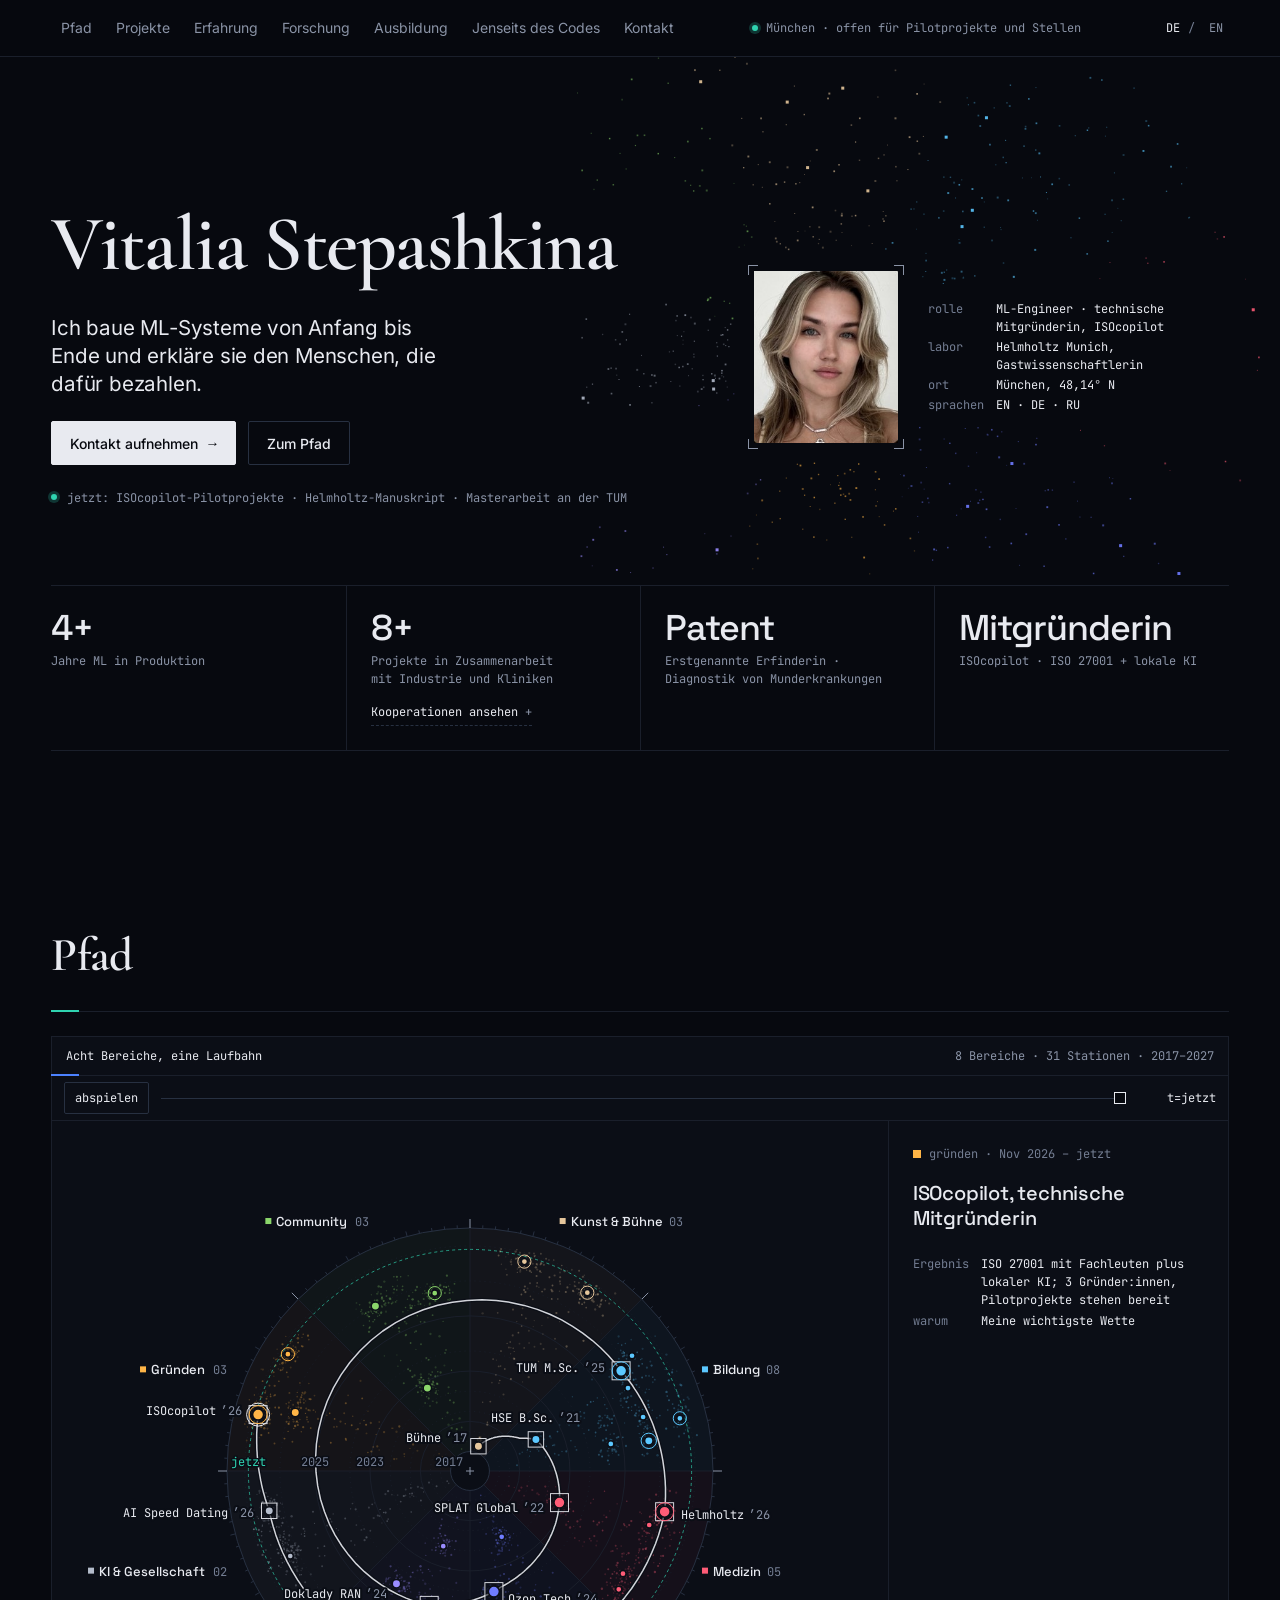
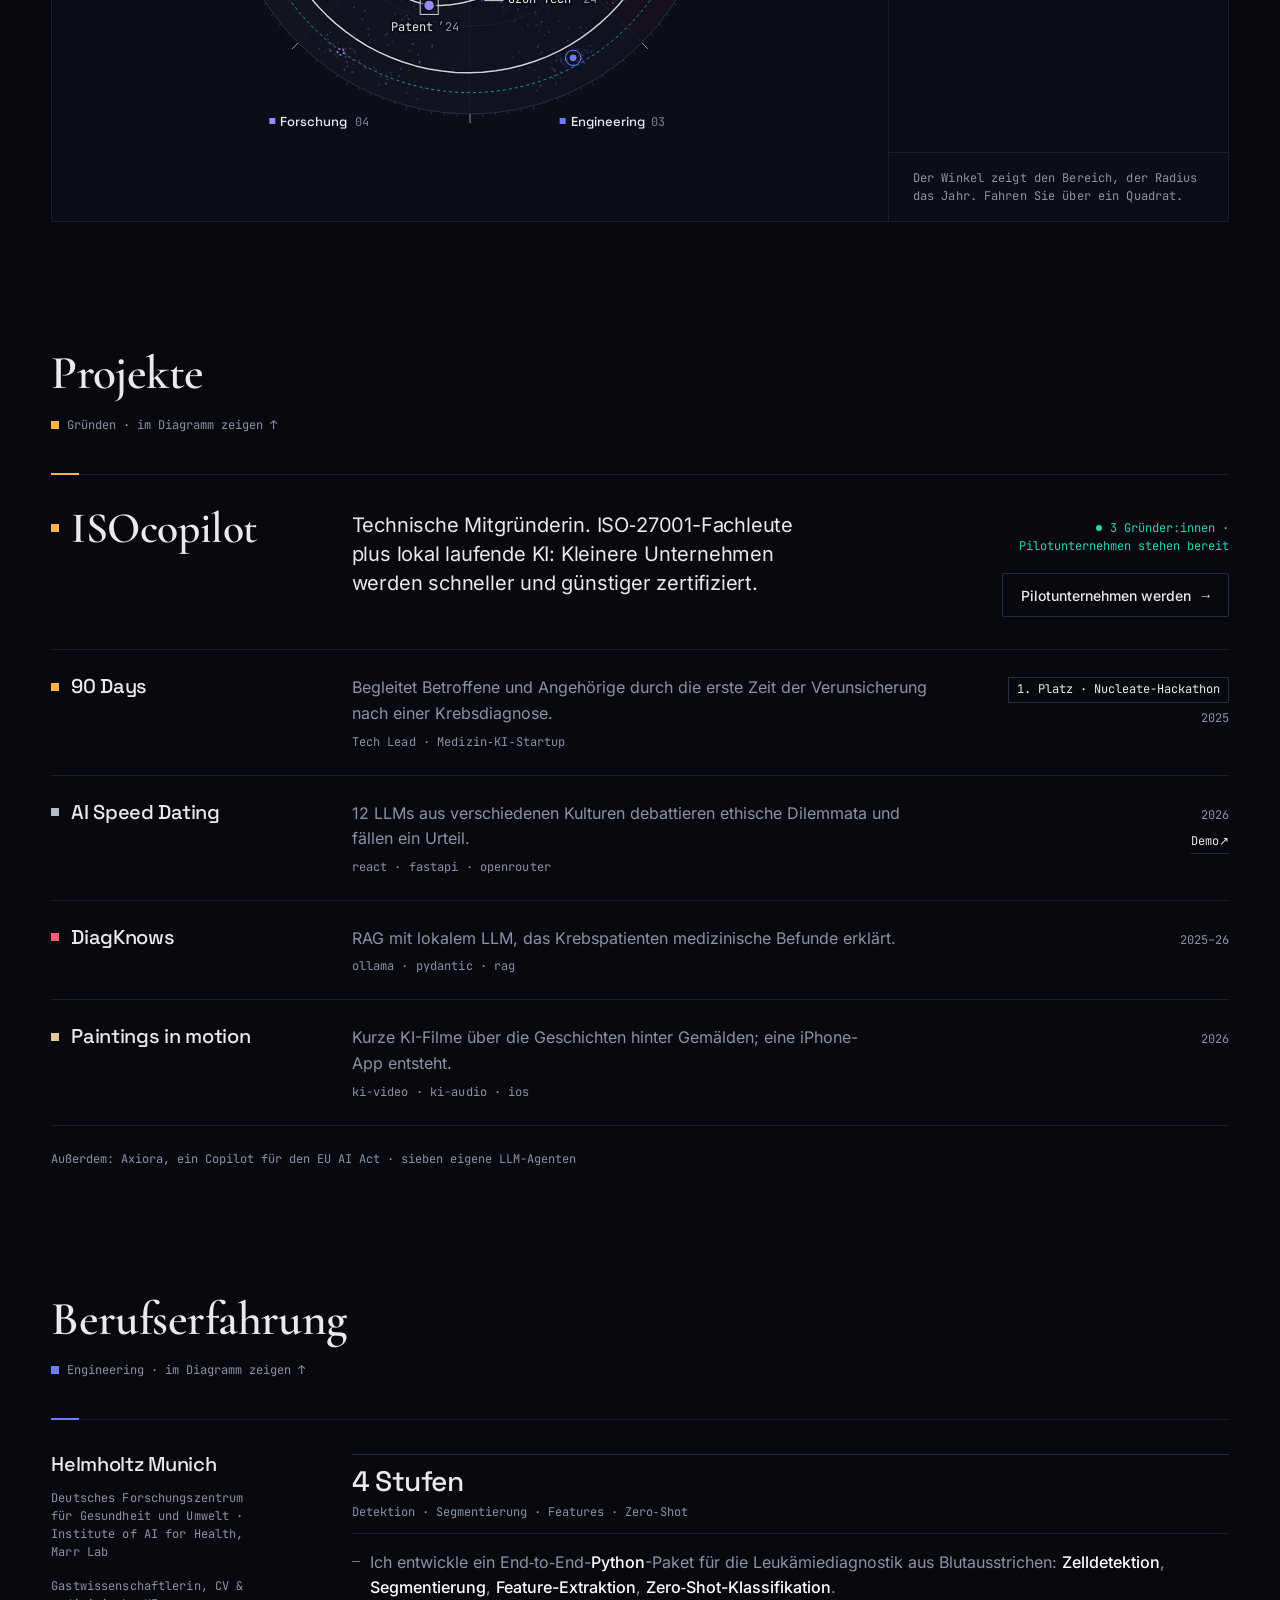
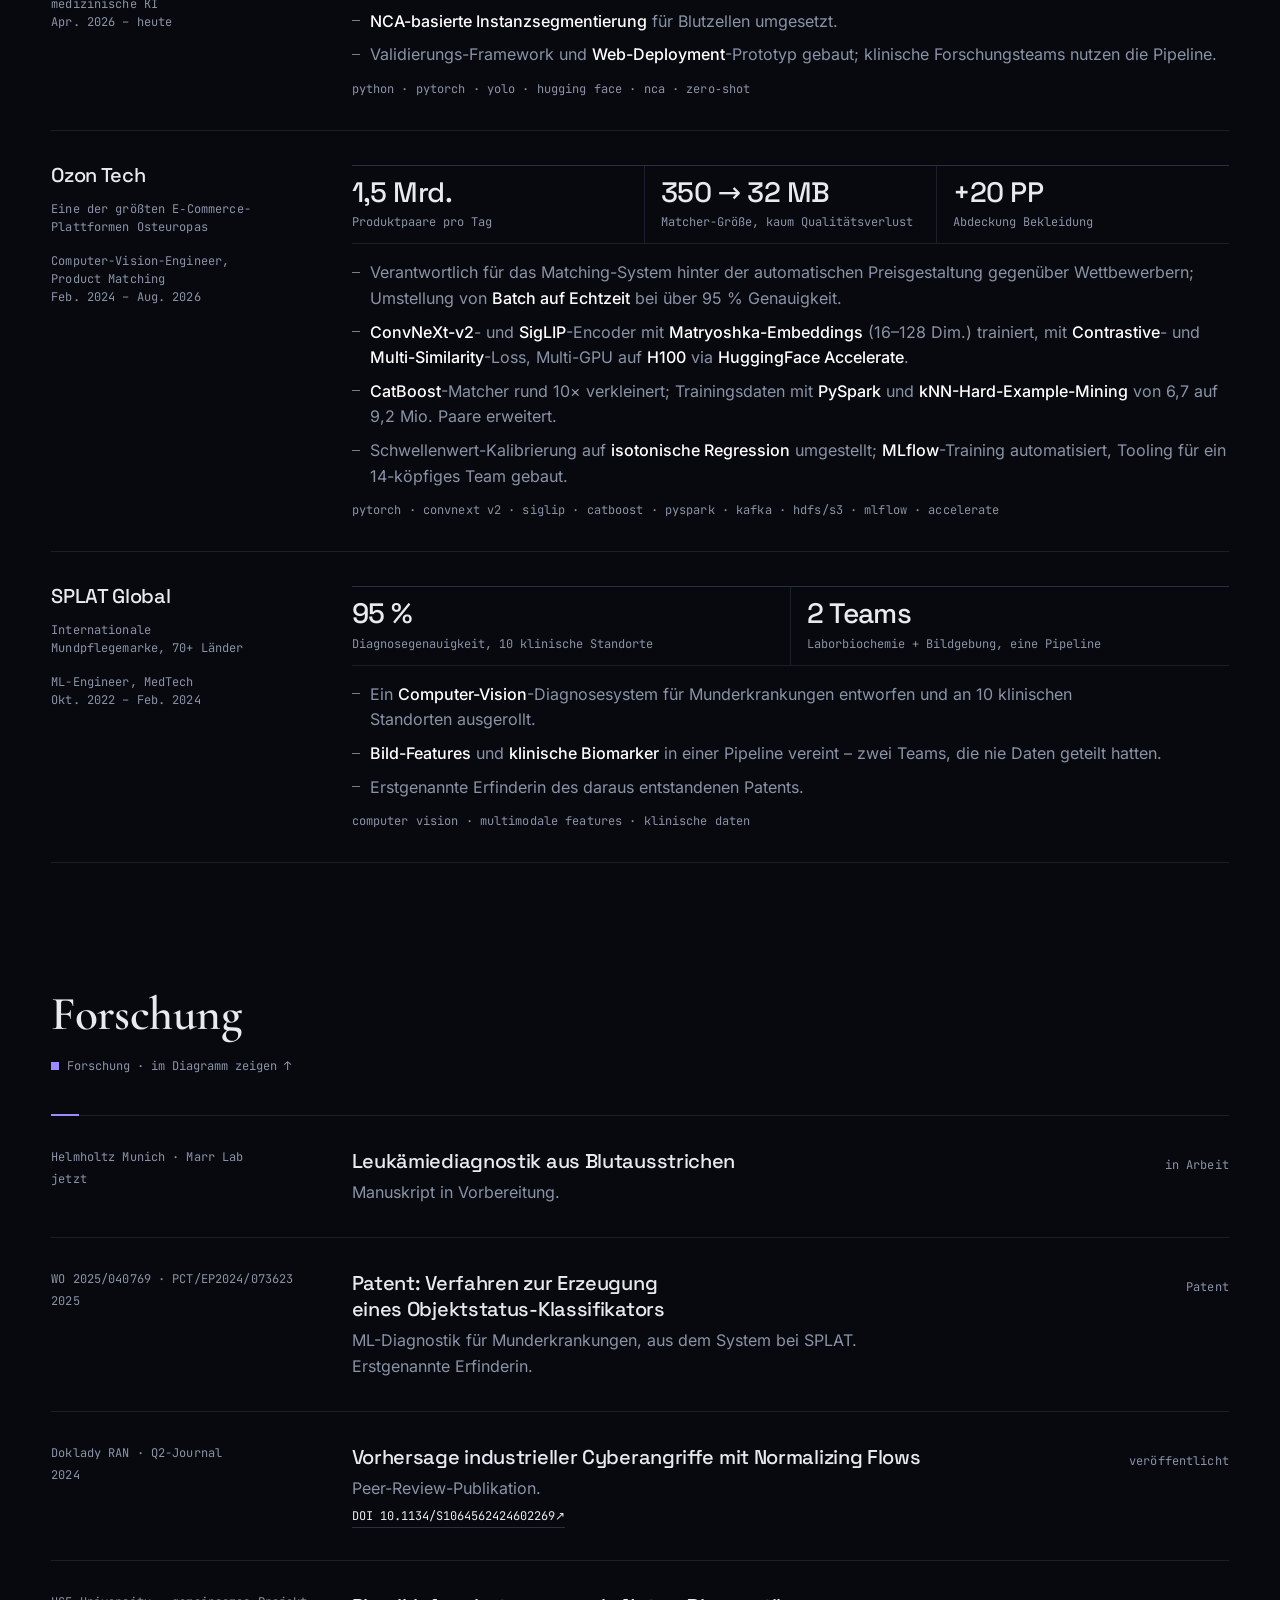
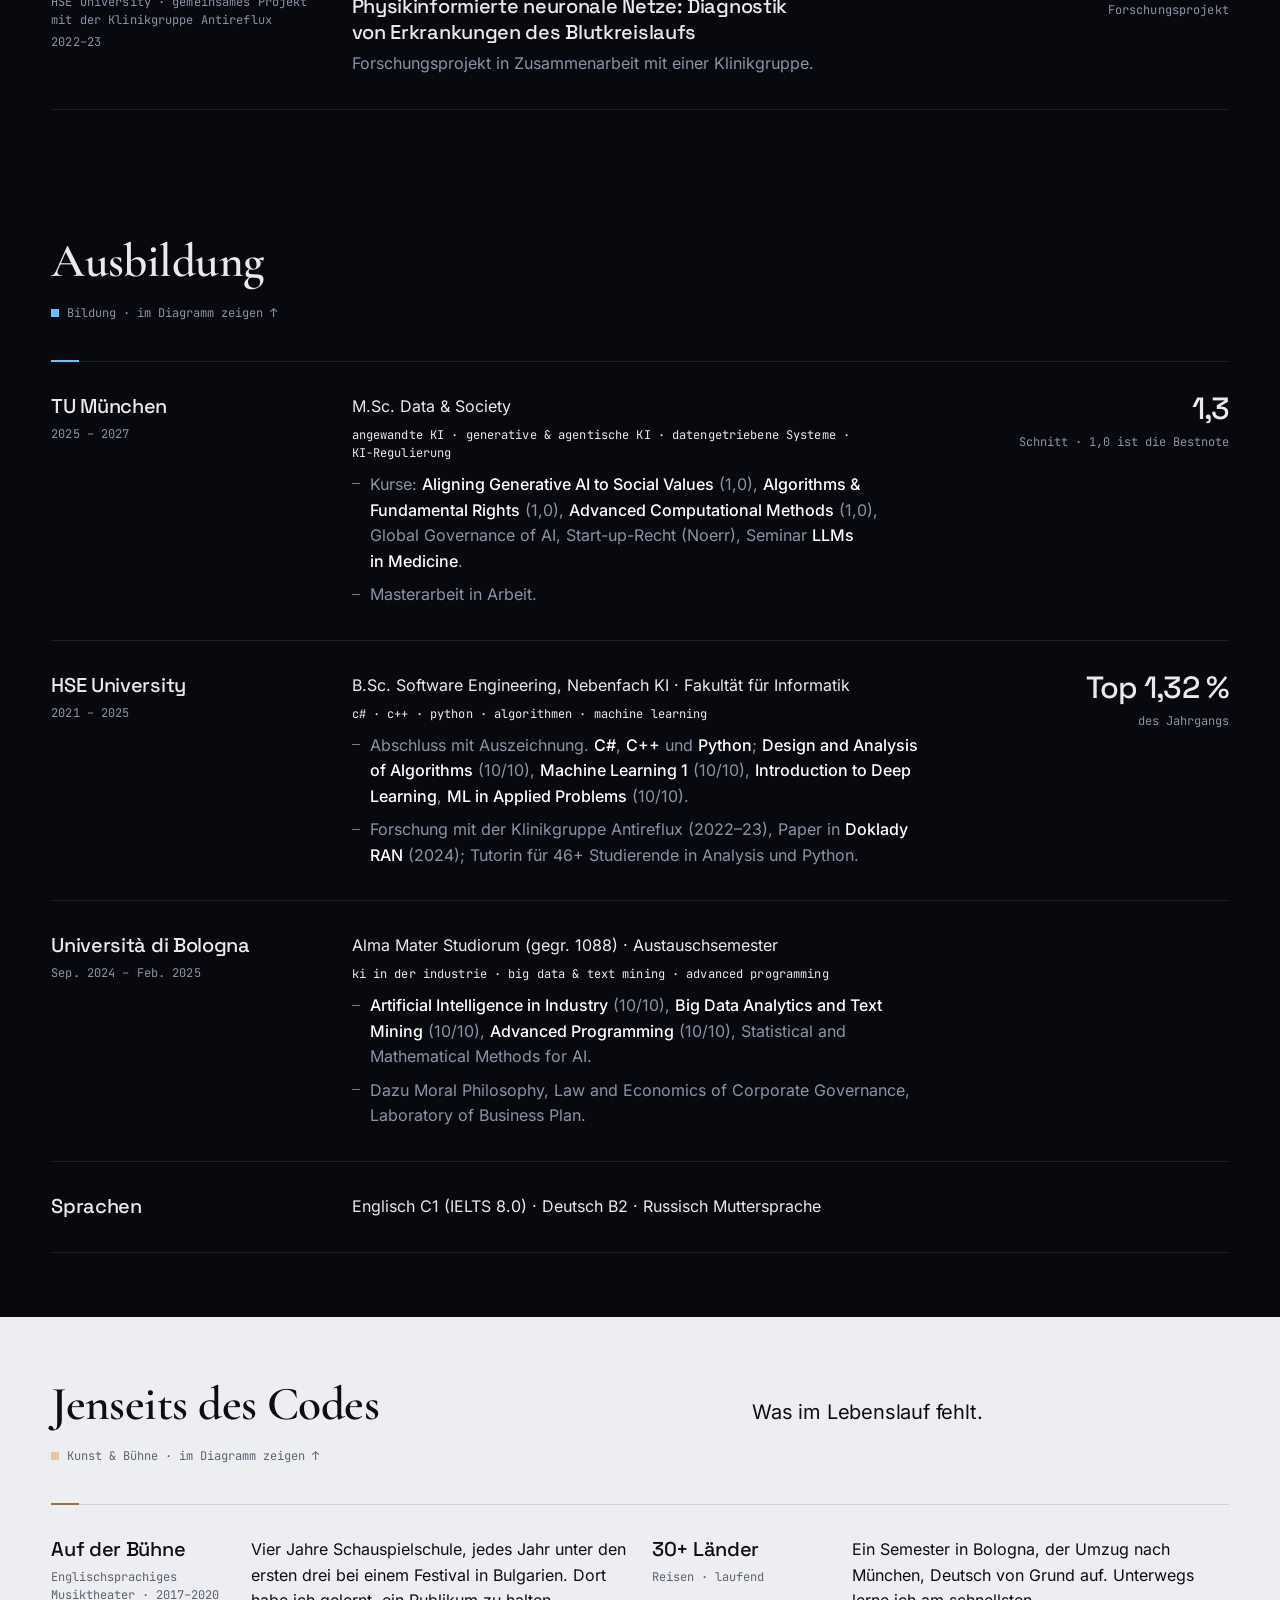
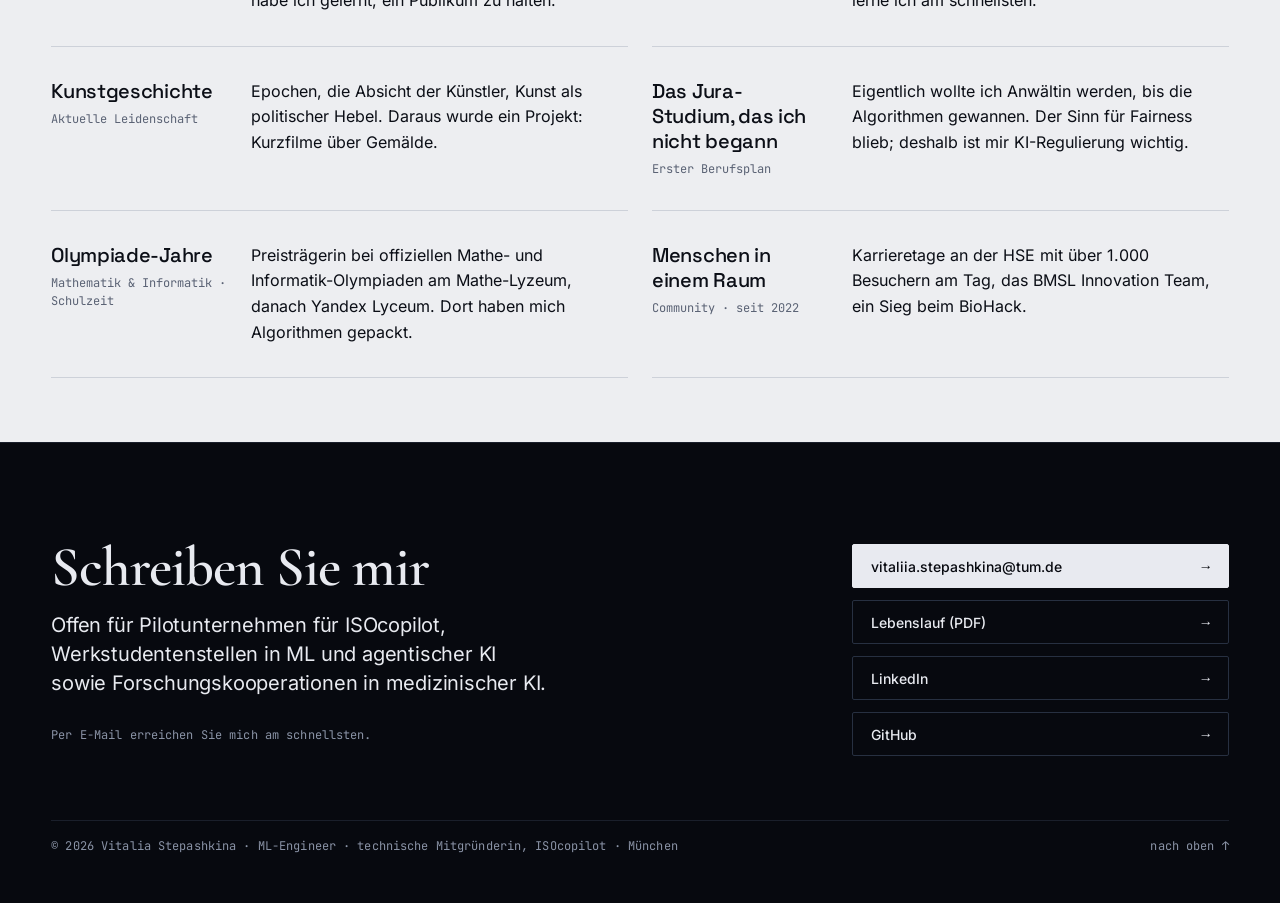
==== de.html @ 24381e23 "Personal website has been added" ====
<!DOCTYPE html>
<html lang="de">
<head>
<meta charset="utf-8">
<meta name="viewport" content="width=device-width, initial-scale=1">
<title>Vitalia Stepashkina · ML-Engineer, Mitgründerin von ISOcopilot</title>
<meta name="description" content="ML-Engineer in München. Ich baue ML-Systeme von Anfang bis Ende – von 1,5 Mrd. Produktpaaren am Tag bis zu Leukämie-Ausstrichen. Technische Mitgründerin von ISOcopilot.">
<meta name="author" content="Vitalia Stepashkina">
<meta name="theme-color" content="#07090F">
<link rel="canonical" href="https://hi-vitalia.com/de.html">
<link rel="alternate" hreflang="en" href="https://hi-vitalia.com/">
<link rel="alternate" hreflang="de" href="https://hi-vitalia.com/de.html">
<link rel="alternate" hreflang="x-default" href="https://hi-vitalia.com/">
<meta property="og:url" content="https://hi-vitalia.com/de.html">
<meta property="og:type" content="profile">
<meta property="og:locale" content="de_DE">
<meta property="og:locale:alternate" content="en_US">
<meta property="og:title" content="Vitalia Stepashkina · ML-Engineer, Mitgründerin von ISOcopilot">
<meta property="og:description" content="Ich baue ML-Systeme von Anfang bis Ende und erkläre sie den Menschen, die dafür bezahlen. ML-Engineer, Mitgründerin von ISOcopilot, München.">
<meta property="og:image" content="https://hi-vitalia.com/og-de.png">
<meta property="og:image:width" content="1200">
<meta property="og:image:height" content="630">
<meta property="og:image:alt" content="Vitalia Stepashkina: Ich baue ML-Systeme von Anfang bis Ende und erkläre sie den Menschen, die dafür bezahlen.">
<meta name="twitter:card" content="summary_large_image">
<meta name="twitter:title" content="Vitalia Stepashkina · ML-Engineer, Mitgründerin von ISOcopilot">
<meta name="twitter:description" content="Ich baue ML-Systeme von Anfang bis Ende und erkläre sie den Menschen, die dafür bezahlen. ML-Engineer, Mitgründerin von ISOcopilot, München.">
<meta name="twitter:image" content="https://hi-vitalia.com/og-de.png">
<link rel="icon" href="favicon.svg" type="image/svg+xml">
<link rel="apple-touch-icon" href="apple-touch-icon.png">
<link rel="stylesheet" href="css/fonts.css">
<link rel="stylesheet" href="css/tokens.css">
<link rel="stylesheet" href="css/components.css">
<link rel="stylesheet" href="css/site.css">
<script type="application/ld+json">{"@context": "https://schema.org", "@type": "Person", "name": "Vitalia Stepashkina", "alternateName": "Vitaliia Stepashkina", "jobTitle": "ML-Engineer · technische Mitgründerin, ISOcopilot", "description": "ML-Engineer in München. Ich baue ML-Systeme von Anfang bis Ende – von 1,5 Mrd. Produktpaaren am Tag bis zu Leukämie-Ausstrichen. Technische Mitgründerin von ISOcopilot.", "address": {"@type": "PostalAddress", "addressLocality": "Munich", "addressCountry": "DE"}, "email": "mailto:vitaliia.stepashkina@tum.de", "knowsLanguage": ["en", "de", "ru"], "alumniOf": [{"@type": "CollegeOrUniversity", "name": "Technical University of Munich"}, {"@type": "CollegeOrUniversity", "name": "HSE University"}, {"@type": "CollegeOrUniversity", "name": "Università di Bologna"}], "sameAs": ["https://www.linkedin.com/in/vitalia-stepashkina/", "https://github.com/imunellka"], "url": "https://hi-vitalia.com/"}</script>
</head>
<body>
<a class="skip" href="#building">Zum Inhalt springen</a>
<header class="nav"><div class="wrap">
  <span class="status"><i aria-hidden="true"></i>München · offen für Pilotprojekte und Stellen</span>
  <nav class="links" aria-label="Abschnitte"><a href="#path">Pfad</a><a href="#building">Projekte</a><a href="#work">Erfahrung</a><a href="#research">Forschung</a><a href="#education">Ausbildung</a><a href="#beyond">Jenseits des Codes</a><a href="#contact">Kontakt</a></nav>
  <span class="langsw" role="group" aria-label="Language / Sprache"><span class="cur" aria-current="true" lang="de">DE</span><a href="index.html" hreflang="en" lang="en" data-lang-switch title="English">EN</a></span>
</div></header>

<main id="top">
<section class="wrap grid hero" id="intro" data-spy aria-label="Einführung">
  <div class="ident">
    <h1 class="t-xl name">Vitalia <br><span>Stepashkina</span></h1>
    <p class="t-m lead">Ich baue ML-Systeme von Anfang bis Ende und erkläre sie den Menschen, die dafür bezahlen.</p>
    <div class="cta"><a class="btn primary" href="#contact">Kontakt aufnehmen<span aria-hidden="true">→</span></a><a class="btn to-sky" href="#sky">Zum Pfad</a></div>
    <p class="hstatus"><i aria-hidden="true"></i>jetzt: ISOcopilot-Pilotprojekte · Helmholtz-Manuskript · Masterarbeit an der TUM</p>
    <div class="subject">
      <div class="frame"><img src="img/portrait.jpg" alt="Porträt von Vitalia Stepashkina" width="96" height="112"><span class="ticks"></span></div>
      <dl><dt>rolle</dt><dd>ML-Engineer · technische Mitgründerin, ISOcopilot</dd><dt>labor</dt><dd>Helmholtz Munich, Gastwissenschaftlerin</dd><dt>ort</dt><dd>München, 48,14° N</dd><dt>sprachen</dt><dd>EN · DE · RU</dd></dl>
    </div>
    <div class="metrics"><div class="metric"><b class="num">4+</b><span>Jahre ML in Produktion</span></div><div class="metric"><b class="num">8+</b><span>Projekte in Zusammenarbeit mit Industrie und Kliniken</span><button type="button" class="ptip" aria-expanded="false" aria-controls="mpop">Kooperationen ansehen<span aria-hidden="true"> +</span></button><div class="mpop" id="mpop" role="region" aria-label="Kooperationen ansehen"><p>Avelios, Yandex, Spiralab, Antireflux-Kliniken, Österreichisches Gesundheitssystem</p></div></div><div class="metric"><b class="num">Patent</b><span>Erstgenannte Erfinderin · Diagnostik von Munderkrankungen</span></div><div class="metric"><b class="num long">Mitgründerin</b><span>ISOcopilot · ISO 27001 + lokale KI</span></div></div>
    
  </div>
</section>

<section class="section path" id="path" data-spy aria-labelledby="h-path"><div class="wrap">
  <div class="grid sec-head"><h2 class="t-l" id="h-path">Pfad</h2></div>
  <div class="inst" id="sky">
    <figure class="panel" aria-labelledby="figtitle">
      <div class="panel-head"><span id="figtitle"><b>Acht Bereiche, eine Laufbahn</b></span><span class="num">8 Bereiche · 31 Stationen · 2017–2027</span></div>
      <div class="panel-ctrl">
        <button class="chip play" id="play" type="button" data-state="play" aria-label="Den Weg ab 2017 abspielen">abspielen</button>
        <input id="scrub" type="range" min="2017" max="2027.99" step="0.01" value="2027.99" aria-label="Weg bis zum Jahr zeigen">
        <output id="tout" for="scrub" class="num">t=jetzt</output>
      </div>
      <div class="plot-wrap">
        <div class="viz-slot" id="viz" data-default="iso"></div>
        <aside class="side"><div class="readout sky-hud" id="hud" aria-live="off"></div><p class="t-cap figcap" id="figcap">Der Winkel zeigt den Bereich, der Radius das Jahr. Fahren Sie über ein Quadrat.</p></aside>
      </div>
    </figure>
  </div>
</div></section>

<section class="section" id="building" data-spy aria-labelledby="h-building"><div class="wrap">
  <div class="grid sec-head"><h2 class="t-l" id="h-building">Projekte</h2><a class="figlink" href="#sky" data-filter="ent" style="--c:var(--s-ent)"><i aria-hidden="true"></i>Gründen · im Diagramm zeigen ↑</a></div>
  
  <article class="grid lead-proj">
    <div class="meta"><span class="k" aria-hidden="true"></span><h3 class="t-l">ISOcopilot</h3></div>
    <p class="t-m body">Technische Mitgründerin. ISO‑27001-Fachleute plus lokal laufende KI: Kleinere Unternehmen werden schneller und günstiger zertifiziert.</p>
    <div class="st"><em><i aria-hidden="true"></i>3 Gründer:innen · Pilotunternehmen stehen bereit</em><a class="btn" href="mailto:vitaliia.stepashkina@tum.de?subject=ISOcopilot%20Pilot">Pilotunternehmen werden<span aria-hidden="true">→</span></a></div>
  </article>
  <div class="projs">
  <article class="grid proj" style="--c:var(--s-ent)">
    <h3>90 Days</h3>
    <div class="body"><p>Begleitet Betroffene und Angehörige durch die erste Zeit der Verunsicherung nach einer Krebsdiagnose.</p><span class="t-cap stack">Tech Lead · Medizin‑KI‑Startup</span></div>
    <div class="st"><span class="badge">1. Platz · Nucleate-Hackathon</span><span class="num">2025</span></div>
  </article>
  <article class="grid proj" style="--c:var(--s-soc)">
    <h3>AI Speed Dating</h3>
    <div class="body"><p>12 LLMs aus verschiedenen Kulturen debattieren ethische Dilemmata und fällen ein Urteil.</p><span class="t-cap stack">react · fastapi · openrouter</span></div>
    <div class="st"><span class="num">2026</span><a class="ext" href="https://speeddate.dock.ee" target="_blank" rel="noopener" aria-label="Demo (öffnet in neuem Tab)">Demo<span aria-hidden="true"> ↗</span></a></div>
  </article>
  <article class="grid proj" style="--c:var(--s-med)">
    <h3>DiagKnows</h3>
    <div class="body"><p>RAG mit lokalem LLM, das Krebspatienten medizinische Befunde erklärt.</p><span class="t-cap stack">ollama · pydantic · rag</span></div>
    <div class="st"><span class="num">2025–26</span></div>
  </article>
  <article class="grid proj" style="--c:var(--s-art)">
    <h3>Paintings in motion</h3>
    <div class="body"><p>Kurze KI-Filme über die Geschichten hinter Gemälden; eine iPhone-App entsteht.</p><span class="t-cap stack">ki-video · ki-audio · ios</span></div>
    <div class="st"><span class="num">2026</span></div>
  </article>
  </div>
  <p class="also">Außerdem: Axiora, ein Copilot für den EU AI Act · sieben eigene LLM-Agenten</p>
</div></section>

<section class="section" id="work" data-spy aria-labelledby="h-work"><div class="wrap">
  <div class="grid sec-head"><h2 class="t-l" id="h-work">Berufserfahrung</h2><a class="figlink" href="#sky" data-filter="eng" style="--c:var(--s-eng)"><i aria-hidden="true"></i>Engineering · im Diagramm zeigen ↑</a></div>
  
  <article class="grid row wrow">
    <div class="meta"><h3>Helmholtz Munich</h3><p class="t-cap odesc">Deutsches Forschungszentrum für Gesundheit und Umwelt · Institute of AI for Health, Marr Lab</p><span class="t-cap">Gastwissenschaftlerin, CV &amp; medizinische KI<br>Apr. 2026 – heute</span></div>
    <div class="body"><div class="mstrip" style="--n:1"><div class="mc"><b class="num">4 Stufen</b><span>Detektion · Segmentierung · Features · Zero‑Shot</span></div></div><ul><li>Ich entwickle ein End‑to‑End-<strong>Python</strong>-Paket für die Leukämiediagnostik aus Blutausstrichen: <strong>Zelldetektion</strong>, <strong>Segmentierung</strong>, <strong>Feature-Extraktion</strong>, <strong>Zero‑Shot-Klassifikation</strong>.</li><li><strong>NCA-basierte Instanzsegmentierung</strong> für Blutzellen umgesetzt.</li><li>Validierungs-Framework und <strong>Web-Deployment</strong>-Prototyp gebaut; klinische Forschungsteams nutzen die Pipeline.</li></ul><span class="t-cap stack">python · pytorch · yolo · hugging face · nca · zero‑shot</span></div>
  </article>
  <article class="grid row wrow">
    <div class="meta"><h3>Ozon Tech</h3><p class="t-cap odesc">Eine der größten E‑Commerce-Plattformen Osteuropas</p><span class="t-cap">Computer-Vision-Engineer, Product Matching<br>Feb. 2024 – Aug. 2026</span></div>
    <div class="body"><div class="mstrip" style="--n:3"><div class="mc"><b class="num">1,5 Mrd.</b><span>Produktpaare pro Tag</span></div><div class="mc"><b class="num">350 → 32 MB</b><span>Matcher-Größe, kaum Qualitätsverlust</span></div><div class="mc"><b class="num">+20 PP</b><span>Abdeckung Bekleidung</span></div></div><ul><li>Verantwortlich für das Matching-System hinter der automatischen Preisgestaltung gegenüber Wettbewerbern; Umstellung von <strong>Batch auf Echtzeit</strong> bei über 95 % Genauigkeit.</li><li><strong>ConvNeXt-v2</strong>- und <strong>SigLIP</strong>-Encoder mit <strong>Matryoshka-Embeddings</strong> (16–128 Dim.) trainiert, mit <strong>Contrastive</strong>- und <strong>Multi-Similarity</strong>-Loss, Multi-GPU auf <strong>H100</strong> via <strong>HuggingFace Accelerate</strong>.</li><li><strong>CatBoost</strong>-Matcher rund 10× verkleinert; Trainingsdaten mit <strong>PySpark</strong> und <strong>kNN-Hard-Example-Mining</strong> von 6,7 auf 9,2 Mio. Paare erweitert.</li><li>Schwellenwert-Kalibrierung auf <strong>isotonische Regression</strong> umgestellt; <strong>MLflow</strong>-Training automatisiert, Tooling für ein 14-köpfiges Team gebaut.</li></ul><span class="t-cap stack">pytorch · convnext v2 · siglip · catboost · pyspark · kafka · hdfs/s3 · mlflow · accelerate</span></div>
  </article>
  <article class="grid row wrow">
    <div class="meta"><h3>SPLAT Global</h3><p class="t-cap odesc">Internationale Mundpflegemarke, 70+ Länder</p><span class="t-cap">ML-Engineer, MedTech<br>Okt. 2022 – Feb. 2024</span></div>
    <div class="body"><div class="mstrip" style="--n:2"><div class="mc"><b class="num">95 %</b><span>Diagnosegenauigkeit, 10 klinische Standorte</span></div><div class="mc"><b class="num">2 Teams</b><span>Laborbiochemie + Bildgebung, eine Pipeline</span></div></div><ul><li>Ein <strong>Computer-Vision</strong>-Diagnosesystem für Munderkrankungen entworfen und an 10 klinischen Standorten ausgerollt.</li><li><strong>Bild-Features</strong> und <strong>klinische Biomarker</strong> in einer Pipeline vereint – zwei Teams, die nie Daten geteilt hatten.</li><li>Erstgenannte Erfinderin des daraus entstandenen Patents.</li></ul><span class="t-cap stack">computer vision · multimodale features · klinische daten</span></div>
  </article>
</div></section>

<section class="section" id="research" data-spy aria-labelledby="h-research"><div class="wrap">
  <div class="grid sec-head"><h2 class="t-l" id="h-research">Forschung</h2><a class="figlink" href="#sky" data-filter="res" style="--c:var(--s-res)"><i aria-hidden="true"></i>Forschung · im Diagramm zeigen ↑</a></div>
  
  <article class="grid row rrow">
    <div class="meta"><span class="t-cap">Helmholtz Munich · Marr Lab</span><span class="t-cap num">jetzt</span></div>
    <div class="body"><h3>Leukämiediagnostik aus Blutausstrichen</h3><p class="mute">Manuskript in Vorbereitung.</p></div>
    <div class="fig"><span class="t-cap live">in Arbeit</span></div>
  </article>
  <article class="grid row rrow">
    <div class="meta"><span class="t-cap">WO 2025/040769 · PCT/EP2024/073623</span><span class="t-cap num">2025</span></div>
    <div class="body"><h3>Patent: Verfahren zur Erzeugung eines Objektstatus-Klassifikators</h3><p class="mute">ML-Diagnostik für Munderkrankungen, aus dem System bei SPLAT. Erstgenannte Erfinderin.</p></div>
    <div class="fig"><span class="t-cap">Patent</span></div>
  </article>
  <article class="grid row rrow">
    <div class="meta"><span class="t-cap">Doklady RAN · Q2-Journal</span><span class="t-cap num">2024</span></div>
    <div class="body"><h3>Vorhersage industrieller Cyberangriffe mit Normalizing Flows</h3><p class="mute">Peer-Review-Publikation.</p><p class="rl"><a class="ext" href="https://link.springer.com/article/10.1134/S1064562424602269" target="_blank" rel="noopener" aria-label="DOI 10.1134/S1064562424602269 (öffnet in neuem Tab)">DOI 10.1134/S1064562424602269<span aria-hidden="true"> ↗</span></a></p></div>
    <div class="fig"><span class="t-cap">veröffentlicht</span></div>
  </article>
  <article class="grid row rrow">
    <div class="meta"><span class="t-cap">HSE University · gemeinsames Projekt mit der Klinikgruppe Antireflux</span><span class="t-cap num">2022–23</span></div>
    <div class="body"><h3>Physikinformierte neuronale Netze: Diagnostik von Erkrankungen des Blutkreislaufs</h3><p class="mute">Forschungsprojekt in Zusammenarbeit mit einer Klinikgruppe.</p></div>
    <div class="fig"><span class="t-cap">Forschungsprojekt</span></div>
  </article>
</div></section>

<section class="section" id="education" data-spy aria-labelledby="h-education"><div class="wrap">
  <div class="grid sec-head"><h2 class="t-l" id="h-education">Ausbildung</h2><a class="figlink" href="#sky" data-filter="edu" style="--c:var(--s-edu)"><i aria-hidden="true"></i>Bildung · im Diagramm zeigen ↑</a></div>
  
  <article class="grid row erow">
    <div class="meta"><h3>TU München</h3><span class="t-cap num">2025 – 2027</span></div>
    <div class="body"><p class="deg">M.Sc. Data &amp; Society</p><p class="t-cap focus">angewandte KI · generative &amp; agentische KI · datengetriebene Systeme · KI-Regulierung</p><ul class="edl"><li>Kurse: <strong>Aligning Generative AI to Social Values</strong> (1,0), <strong>Algorithms &amp; Fundamental Rights</strong> (1,0), <strong>Advanced Computational Methods</strong> (1,0), Global Governance of AI, Start-up-Recht (Noerr), Seminar <strong>LLMs in Medicine</strong>.</li><li>Masterarbeit in Arbeit.</li></ul></div>
    <div class="fig"><b class="num">1,3</b><span>Schnitt · 1,0 ist die Bestnote</span></div>
  </article>
  <article class="grid row erow">
    <div class="meta"><h3>HSE University</h3><span class="t-cap num">2021 – 2025</span></div>
    <div class="body"><p class="deg">B.Sc. Software Engineering, Nebenfach KI · Fakultät für Informatik</p><p class="t-cap focus">c# · c++ · python · algorithmen · machine learning</p><ul class="edl"><li>Abschluss mit Auszeichnung. <strong>C#</strong>, <strong>C++</strong> und <strong>Python</strong>; <strong>Design and Analysis of Algorithms</strong> (10/10), <strong>Machine Learning 1</strong> (10/10), <strong>Introduction to Deep Learning</strong>, <strong>ML in Applied Problems</strong> (10/10).</li><li>Forschung mit der Klinikgruppe Antireflux (2022–23), Paper in <strong>Doklady RAN</strong> (2024); Tutorin für 46+ Studierende in Analysis und Python.</li></ul></div>
    <div class="fig"><b class="num">Top 1,32 %</b><span>des Jahrgangs</span></div>
  </article>
  <article class="grid row erow">
    <div class="meta"><h3>Università di Bologna</h3><span class="t-cap num">Sep. 2024 – Feb. 2025</span></div>
    <div class="body"><p class="deg">Alma Mater Studiorum (gegr. 1088) · Austauschsemester</p><p class="t-cap focus">ki in der industrie · big data &amp; text mining · advanced programming</p><ul class="edl"><li><strong>Artificial Intelligence in Industry</strong> (10/10), <strong>Big Data Analytics and Text Mining</strong> (10/10), <strong>Advanced Programming</strong> (10/10), Statistical and Mathematical Methods for AI.</li><li>Dazu Moral Philosophy, Law and Economics of Corporate Governance, Laboratory of Business Plan.</li></ul></div>
    
  </article>
  <article class="grid row erow">
    <div class="meta"><h3>Sprachen</h3></div>
    <div class="body"><p class="deg">Englisch C1 (IELTS 8.0) · Deutsch B2 · Russisch Muttersprache</p></div>
    
  </article>
</div></section>

<section class="section band-light" id="beyond" data-spy aria-labelledby="h-beyond"><div class="wrap">
  <div class="grid sec-head"><h2 class="t-l" id="h-beyond">Jenseits des Codes</h2><p>Was im Lebenslauf fehlt.</p><a class="figlink" href="#sky" data-filter="art" style="--c:var(--s-art)"><i aria-hidden="true"></i>Kunst &amp; Bühne · im Diagramm zeigen ↑</a></div>
  <div class="labels">
    <article class="label"><div><h3>Auf der Bühne</h3><div class="medium">Englischsprachiges Musiktheater · 2017–2020</div></div><p>Vier Jahre Schauspielschule, jedes Jahr unter den ersten drei bei einem Festival in Bulgarien. Dort habe ich gelernt, ein Publikum zu halten.</p></article>
    <article class="label"><div><h3>30+ Länder</h3><div class="medium">Reisen · laufend</div></div><p>Ein Semester in Bologna, der Umzug nach München, Deutsch von Grund auf. Unterwegs lerne ich am schnellsten.</p></article>
    <article class="label"><div><h3>Kunstgeschichte</h3><div class="medium">Aktuelle Leidenschaft</div></div><p>Epochen, die Absicht der Künstler, Kunst als politischer Hebel. Daraus wurde ein Projekt: Kurzfilme über Gemälde.</p></article>
    <article class="label"><div><h3>Das Jura-Studium, das ich nicht begann</h3><div class="medium">Erster Berufsplan</div></div><p>Eigentlich wollte ich Anwältin werden, bis die Algorithmen gewannen. Der Sinn für Fairness blieb; deshalb ist mir KI-Regulierung wichtig.</p></article>
    <article class="label"><div><h3>Olympiade-Jahre</h3><div class="medium">Mathematik &amp; Informatik · Schulzeit</div></div><p>Preisträgerin bei offiziellen Mathe- und Informatik-Olympiaden am Mathe-Lyzeum, danach Yandex Lyceum. Dort haben mich Algorithmen gepackt.</p></article>
    <article class="label"><div><h3>Menschen in einem Raum</h3><div class="medium">Community · seit 2022</div></div><p>Karrieretage an der HSE mit über 1.000 Besuchern am Tag, das BMSL Innovation Team, ein Sieg beim BioHack.</p></article>
  </div>
</div></section>
</main>

<footer class="footer" id="contact" data-spy aria-labelledby="h-contact"><div class="wrap grid">
  <div class="say"><h2 class="t-xl" id="h-contact">Schreiben Sie mir</h2><p class="open">Offen für Pilotunternehmen für ISOcopilot, Werkstudentenstellen in ML und agentischer KI sowie Forschungskooperationen in medizinischer KI.</p><p class="t-cap">Per E-Mail erreichen Sie mich am schnellsten.</p></div>
  <div class="act"><a class="btn primary" href="mailto:vitaliia.stepashkina@tum.de">vitaliia.stepashkina@tum.de<span aria-hidden="true">→</span></a><a class="btn" href="files/Vitalia_Stepashkina_CV.pdf" download data-cv>Lebenslauf (PDF)<span aria-hidden="true">→</span></a><a class="btn" href="https://www.linkedin.com/in/vitalia-stepashkina/">LinkedIn<span aria-hidden="true">→</span></a><a class="btn" href="https://github.com/imunellka">GitHub<span aria-hidden="true">→</span></a></div>
  <div class="base t-cap"><span>© 2026 Vitalia Stepashkina · ML-Engineer · technische Mitgründerin, ISOcopilot · München</span><a href="#top">nach oben ↑</a></div>
</div></footer>

<script>window.SKY_DATA={"spheres": [{"id": "eng", "name_en": "Engineering", "description": "Produktives ML im großen Maßstab und eigene Werkzeuge."}, {"id": "res", "name_en": "Forschung", "description": "Paper, Patent, Manuskript."}, {"id": "med", "name_en": "Medizin", "description": "Diagnostik, von Mundgesundheit bis Leukämie."}, {"id": "soc", "name_en": "KI & Gesellschaft", "description": "Wo KI auf Recht, Ethik und Menschen trifft."}, {"id": "ent", "name_en": "Gründen", "description": "Unternehmen, die ich aufbaue; Compliance zuerst."}, {"id": "com", "name_en": "Community", "description": "Events, Teams, Hackathons."}, {"id": "art", "name_en": "Kunst & Bühne", "description": "Theater und Kunstgeschichte."}, {"id": "edu", "name_en": "Bildung", "description": "HSE, dann TUM, dazu drei Sprachen."}], "events": [{"id": "theatre", "title_en": "Englischsprachiges Musiktheater, TongueTwister", "sphere": "art", "start": "2017-09", "end": "2020-06", "status": "done", "metric": "Jedes Jahr unter den Top 3 beim Festival „The World in Children's Hands“, Bulgarien", "what_it_gave_en": "Vier Jahre Schauspielschule und Musiktheater, jedes Jahr auf der Bühne", "why_en": "Daher kommt meine soziale Energie", "links_to": ["career", "speed"]}, {"id": "olymp", "title_en": "Wettbewerbsprogrammierung in C++", "sphere": "eng", "start": "2021-09", "end": "2023-06", "status": "done", "metric": null, "what_it_gave_en": "Wettbewerbsprogrammierung in C++: Algorithmen gegen die Uhr", "why_en": "Dort habe ich Debuggen unter Druck gelernt", "links_to": ["hse"]}, {"id": "hse", "title_en": "HSE University, B.Sc. Software Engineering, Nebenfach KI", "sphere": "edu", "start": "2021-09", "end": "2025-06", "status": "done", "metric": "Top 1,32 % des Jahrgangs, Abschluss mit Auszeichnung", "what_it_gave_en": "C/C++, Algorithmen und Nebenfach KI; Abschluss mit Auszeichnung", "why_en": "Eine technische Basis, der man vertraut", "links_to": ["olymp", "doklady"]}, {"id": "career", "title_en": "Karrieretage an der HSE", "sphere": "com", "start": "2022-09", "end": "2024-06", "status": "done", "metric": "1000+ Besucher pro Tag", "what_it_gave_en": "Unternehmen, Freiwillige und Studierende zusammengebracht", "why_en": "Mein erstes großes Event", "links_to": ["bmsl", "theatre"]}, {"id": "splat", "title_en": "SPLAT Global, ML-Engineer, MedTech", "sphere": "med", "start": "2022-10", "end": "2024-02", "status": "done", "metric": "95 % Genauigkeit an 10 klinischen Standorten", "what_it_gave_en": "Diagnosesystem in Kliniken ausgerollt; Labor- und Bilddaten in einer Pipeline", "why_en": "Mein erstes ML-System in der Klinik", "links_to": ["patent"]}, {"id": "ozon", "title_en": "Ozon Tech, Computer-Vision-Engineer, Produktabgleich", "sphere": "eng", "start": "2024-02", "end": "2026-08", "status": "done", "metric": "1,5 Mrd. Produktpaare pro Tag", "what_it_gave_en": "Batch → Echtzeit bei über 95 % Genauigkeit; Modell 350 → 32 MB; Tooling für 14 Leute", "why_en": "Modelle am Geschäftsnutzen messen gelernt", "links_to": ["iso", "agents"]}, {"id": "doklady", "title_en": "Paper in Doklady RAN (Q2)", "sphere": "res", "start": "2024-06", "end": "2024-12", "status": "done", "metric": null, "what_it_gave_en": "Vorhersage industrieller Cyberangriffe mit Normalizing Flows", "why_en": "Meine erste Peer-Review-Publikation", "links_to": ["hse"]}, {"id": "patent", "title_en": "Patent WO 2025/040769", "sphere": "res", "start": "2024-08", "end": "2025-02", "status": "done", "metric": "PCT/EP2024/073623", "what_it_gave_en": "Patent WO 2025/040769: ML-Diagnostik für Munderkrankungen, Erstgenannte", "why_en": "Arbeit, die zu geistigem Eigentum wird", "links_to": ["splat"]}, {"id": "bologna", "title_en": "KI-Austauschsemester, Università di Bologna", "sphere": "edu", "start": "2024-09", "end": "2025-02", "status": "done", "metric": null, "what_it_gave_en": "KI-Programm in einem internationalen Jahrgang, Leben in Italien", "why_en": "Beweis, dass ich überall studieren und leben kann", "links_to": ["munich"]}, {"id": "munich", "title_en": "Umzug nach München", "sphere": "edu", "start": "2025-09", "end": "2025-10", "status": "done", "metric": null, "what_it_gave_en": "Neues Land, neues Netzwerk, Deutsch von Grund auf", "why_en": "Hier treffen verantwortungsvolle KI und Start-ups aufeinander", "links_to": ["tum", "bmsl"]}, {"id": "langs", "title_en": "Sprachen", "sphere": "edu", "start": "2025-10", "end": "2027-01", "status": "now", "metric": "IELTS 8.0", "what_it_gave_en": "Englisch C1 · Deutsch B2 · Russisch Muttersprache", "why_en": "Ich arbeite auf Deutsch und Englisch", "links_to": ["munich"]}, {"id": "bmsl", "title_en": "BMSL Innovation Team, TUM", "sphere": "com", "start": "2025-10", "end": "2026-12", "status": "now", "metric": null, "what_it_gave_en": "Team aufgebaut, Meetups organisiert, Speaker ausgewählt", "why_en": "Meine eigene Community in München", "links_to": ["career", "hacks"]}, {"id": "tum", "title_en": "TU München, M.Sc. Data & Society", "sphere": "edu", "start": "2025-10", "end": "2027-08", "status": "now", "metric": "Schnitt 1,3 (1,0 = beste Note)", "what_it_gave_en": "Ethik, Regulierung und Governance von KI", "why_en": "Das Warum und Für-wen über der Technik", "links_to": ["gov", "axiora"]}, {"id": "acm", "title_en": "Advanced Computational Methods (TUM)", "sphere": "edu", "start": "2025-10", "end": "2026-02", "status": "done", "metric": null, "what_it_gave_en": "Rechenmethoden in einem sozialwissenschaftlichen Master", "why_en": "Technische Tiefe im Studium", "links_to": ["tum"]}, {"id": "medins", "title_en": "MedInsight-Hackathon", "sphere": "med", "start": "2025-11", "end": "2025-11", "status": "done", "metric": null, "what_it_gave_en": "Medizinische Produktprototypen an einem Wochenende gebaut", "why_en": "Schnelle Produktzyklen in Health", "links_to": ["diag"]}, {"id": "ninety", "title_en": "90 Days, Tech Lead", "sphere": "ent", "start": "2025-11", "end": "2025-11", "status": "done", "metric": "1. Platz, Nucleate-Hackathon", "what_it_gave_en": "Tech Lead; unser Team gewann den 1. Platz beim Nucleate-Hackathon", "why_en": "Betroffene und Familien brauchen Hilfe in den ersten Wochen nach der Diagnose", "links_to": ["diag"]}, {"id": "diag", "title_en": "DiagKnows, LLM-Assistent für Krebspatienten", "sphere": "med", "start": "2025-12", "end": "2026-02", "status": "done", "metric": null, "what_it_gave_en": "Fünfstufiges RAG mit lokalem LLM: OCR, Validierung, Retrieval, abgesicherte Antworten", "why_en": "Mein erstes LLM-Produkt, für Krebspatienten", "links_to": ["axiora", "medins"]}, {"id": "hdab", "title_en": "Bericht zu Gesundheitsdaten-Zugangsstellen (EHDS)", "sphere": "med", "start": "2026-01", "end": "2026-01", "status": "done", "metric": null, "what_it_gave_en": "Gruppenbericht: Findata (Finnland) im Vergleich zu Österreich", "why_en": "Gesundheitsdaten treffen auf Regulierung", "links_to": ["gov"]}, {"id": "hacks", "title_en": "BioHack 1. Platz, HackNation, Future of Health", "sphere": "com", "start": "2026-01", "end": "2026-06", "status": "done", "metric": "1. Platz, BioHack", "what_it_gave_en": "Bioinformatik-Hackathon in einem gemischten Team gewonnen", "why_en": "Sichtbarkeit im Münchner Ökosystem", "links_to": ["bmsl", "helm"], "date_label": "2026"}, {"id": "helm", "title_en": "Helmholtz Munich, Gastwissenschaftlerin, Marr Lab", "sphere": "med", "start": "2026-04", "end": null, "status": "now", "metric": null, "what_it_gave_en": "Paket für Leukämiediagnostik: Detektion, Segmentierung, Features, Zero-Shot", "why_en": "Klinische Teams nutzen, was ich baue", "links_to": ["miccai", "llmmed"]}, {"id": "gov", "title_en": "Aligning GenAI · Algorithms & Fundamental Rights · Global Governance of AI", "sphere": "soc", "start": "2026-04", "end": "2026-07", "status": "done", "metric": null, "what_it_gave_en": "KI-Alignment, Grundrechte und globale KI-Governance", "why_en": "Die rechtliche Basis meiner Compliance-Produkte", "links_to": ["axiora", "iso", "hdab"]}, {"id": "law", "title_en": "Wirtschaftsrecht + Start-up-Recht (Noerr)", "sphere": "edu", "start": "2026-04", "end": "2026-07", "status": "done", "metric": null, "what_it_gave_en": "Beteiligungsverträge, Anteile, Gesellschaftsrecht", "why_en": "Juristisches Rüstzeug für Gründerinnen", "links_to": ["iso"]}, {"id": "speed", "title_en": "AI Speed Dating, TUM-Hackathon", "sphere": "soc", "start": "2026-06", "end": "2026-08", "status": "done", "metric": "12 LLMs orchestriert", "what_it_gave_en": "12 LLMs aus verschiedenen Kulturen debattieren Ethik; Prompting und Frontend von mir", "why_en": "KI für alle verständlich machen", "links_to": ["arth", "theatre"]}, {"id": "agents", "title_en": "Eigener Stack aus 7 LLM-Agenten", "sphere": "eng", "start": "2026-09", "end": null, "status": "now", "metric": "7 Agenten", "what_it_gave_en": "Sieben Agenten für Kalender, News, Paper und Sprachnotizen, über Telegram", "why_en": "Agentische KI im Alltag, weniger Routine", "links_to": ["iso", "ozon"]}, {"id": "arth", "title_en": "Kunstgeschichte", "sphere": "art", "start": "2026-09", "end": null, "status": "now", "metric": null, "what_it_gave_en": "Epochen, Absicht der Künstler, Kunst als politischer Hebel", "why_en": "Freude und ein neuer Blick auf die Welt", "links_to": ["artv", "speed"]}, {"id": "artv", "title_en": "Gemälde in Bewegung: KI-Filme + iPhone-App", "sphere": "art", "start": "2026-10", "end": null, "status": "now", "metric": null, "what_it_gave_en": "Skripte, KI-Video und -Audio, ein Geschäftsmodell", "why_en": "Ein Labor für neue KI-Werkzeuge", "links_to": ["arth", "agents"]}, {"id": "llmmed", "title_en": "Seminar: LLMs in der Medizin (IN2107)", "sphere": "edu", "start": "2026-10", "end": "2027-02", "status": "now", "metric": null, "what_it_gave_en": "LLMs im klinischen Einsatz", "why_en": "Fließt in meine Arbeit bei Helmholtz ein", "links_to": ["helm"]}, {"id": "axiora", "title_en": "Axiora, Copilot für den EU AI Act", "sphere": "ent", "start": "2026-10", "end": null, "status": "now", "metric": null, "what_it_gave_en": "Team-MVP: lokale LLMs und RAG machen aus KI-Einsatz einen Maßnahmenplan", "why_en": "Regulierung als Produkt", "links_to": ["gov", "diag"]}, {"id": "iso", "title_en": "ISOcopilot, technische Mitgründerin", "sphere": "ent", "start": "2026-11", "end": null, "status": "now", "metric": null, "what_it_gave_en": "ISO 27001 mit Fachleuten plus lokaler KI; 3 Gründer:innen, Pilotprojekte stehen bereit", "why_en": "Meine wichtigste Wette", "links_to": ["ozon", "gov", "agents"]}, {"id": "miccai", "title_en": "Manuskript: Leukämie-Diagnostik", "sphere": "res", "start": "2026-12", "end": "2027-02", "status": "next", "metric": null, "what_it_gave_en": "Paper aus der Helmholtz-Pipeline, in Vorbereitung", "why_en": "Die Pipeline wird publiziert", "links_to": ["helm"]}, {"id": "hse-research", "title_en": "PINN-Forschung mit Antireflux", "sphere": "res", "start": "2022-01", "end": "2022-12", "status": "done", "metric": null, "what_it_gave_en": "Physikinformierte neuronale Netze für Kreislaufdiagnostik, mit Antireflux", "why_en": "Mein erstes ML-Projekt mit echten Kliniken", "links_to": ["splat"]}]};window.SKY_I18N={"mon": ["Jan", "Feb", "Mär", "Apr", "Mai", "Jun", "Jul", "Aug", "Sep", "Okt", "Nov", "Dez"], "now": "jetzt", "planned": "geplant", "metric": "Kennzahl", "did": "Ergebnis", "why": "warum", "nothingYet": "noch nichts", "pressPlay": "Play drücken oder den Zeitregler ziehen", "filter": "Filter", "aria": "Konstellation von Vitalias Weg: acht Bereiche nach Winkel, Jahre nach Radius, die Linie ist ihr Weg in zeitlicher Folge", "short": {"theatre": "Bühne"}, "narrowName": {"eng": "Engineering", "res": "Forschung", "med": "Medizin", "soc": "Ethik", "ent": "Gründen", "com": "Community", "art": "Kunst", "edu": "Bildung"}};window.SKY_UI={"play": "abspielen", "pause": "pause", "next": "weiter ›", "now": "jetzt", "nothing_yet": "noch nichts"};</script>
<script src="js/viz.js"></script>
<script src="js/site.js"></script>
<script src="js/cloud.js"></script>
</body>
</html>
---- css/fonts.css ----
@font-face{font-family:"Space Grotesk";font-style:normal;font-weight:400;font-display:swap;src:url(../fonts/space-grotesk-latin-400-normal.woff2) format("woff2")}
@font-face{font-family:"Space Grotesk";font-style:normal;font-weight:500;font-display:swap;src:url(../fonts/space-grotesk-latin-500-normal.woff2) format("woff2")}
@font-face{font-family:"Inter";font-style:normal;font-weight:400;font-display:swap;src:url(../fonts/inter-latin-400-normal.woff2) format("woff2")}
@font-face{font-family:"Inter";font-style:normal;font-weight:500;font-display:swap;src:url(../fonts/inter-latin-500-normal.woff2) format("woff2")}
@font-face{font-family:"JetBrains Mono";font-style:normal;font-weight:400;font-display:swap;src:url(../fonts/jetbrains-mono-latin-400-normal.woff2) format("woff2")}
@font-face{font-family:"JetBrains Mono";font-style:normal;font-weight:500;font-display:swap;src:url(../fonts/jetbrains-mono-latin-500-normal.woff2) format("woff2")}
@font-face{font-family:"Cormorant Garamond";font-style:normal;font-weight:500;font-display:swap;src:url(../fonts/cormorant-garamond-Medium.woff2) format("woff2")}
@font-face{font-family:"Cormorant Garamond";font-style:italic;font-weight:500;font-display:swap;src:url(../fonts/cormorant-garamond-MediumItalic.woff2) format("woff2")}
@font-face{font-family:"Cormorant Garamond";font-style:normal;font-weight:600;font-display:swap;src:url(../fonts/cormorant-garamond-SemiBold.woff2) format("woff2")}
@font-face{font-family:"Cormorant Garamond";font-style:italic;font-weight:600;font-display:swap;src:url(../fonts/cormorant-garamond-SemiBoldItalic.woff2) format("woff2")}
---- css/tokens.css ----
/* Direction B "Instrument" tokens. Names are a contract: change values only. */
:root{
color-scheme:dark;
/* ground and surfaces: blue-black, one step apart */
--bg:#07090F;--panel:#0B0E16;--panel-2:#10141F;--line:#1A1F2B;--line-2:#273041;
/* ink */
--ink:#E8EAF0;--ink-hi:#FFFFFF;--mute:#8A93A6;--faint:#747E93;
/* one interactive accent (blue, structure + focus); teal = "now/live" only; --alert reserved for errors, never a sphere */
--signal:#4C82FF;--signal-2:#2FD3B0;--alert:#FF5C77;
/* blue for light grounds only (paper band, CV) */
--signal-ink:#2A5FE0;
/* 8 spheres, equal visual weight on --bg, used only inside the visualisation and as 8px keys */
--s-eng:#6F7CFF;--s-res:#9A8CFF;--s-med:#FF5C77;--s-soc:#B4BCCB;--s-ent:#FFB547;--s-com:#8BD66B;--s-art:#E6C79C;--s-edu:#5CC8FF;
/* light band (Beyond code only) */
--paper:#EDEEF1;--paper-ink:#0B0E16;--paper-mute:#5A6274;--paper-line:#CDD1D9;
/* families */
--f-serif:"Cormorant Garamond","Cormorant",Georgia,serif;--f-display:"Space Grotesk",system-ui,sans-serif;--f-text:"Inter",system-ui,sans-serif;--f-mono:"JetBrains Mono",ui-monospace,monospace;
/* type scale: 5 sizes. size / line-height / tracking */
--t-xl:clamp(48px,5.6vw,84px);--t-xl-lh:.92;--t-xl-tr:-.045em;   /* name, one per page */
--t-l:clamp(32px,3.4vw,44px);--t-l-lh:1.04;--t-l-tr:-.03em;      /* section titles, big metrics */
--t-m:20px;--t-m-lh:1.45;--t-m-tr:-.01em;                         /* lead, row titles */
--t-s:16px;--t-s-lh:1.6;--t-s-tr:0;                               /* body */
--t-xs:12px;--t-xs-lh:1.5;--t-xs-tr:.01em;                        /* mono captions, labels */
--t-ui:14px;                                                       /* UI chrome: nav, buttons */
/* spacing: 4px base */
--sp-1:4px;--sp-2:8px;--sp-3:12px;--sp-4:16px;--sp-5:24px;--sp-6:32px;--sp-7:48px;--sp-8:64px;--sp-9:96px;--sp-10:128px;
/* grid */
--max:1240px;--cols:12;--gutter:24px;--pad:max(24px,4vw);
/* radii: almost square, instrument-like */
--r-0:0;--r-1:2px;--r-2:6px;--r-pill:999px;
/* motion */
--d-fast:120ms;--d-base:200ms;--d-slow:600ms;--d-intro:1200ms;--ease:cubic-bezier(.2,.7,.2,1);
}
---- css/components.css ----
/* Direction B "Instrument" components. Flat CSS. Requires fonts.css + tokens.css. */
*{box-sizing:border-box;min-width:0}
html{scroll-padding-top:72px;-webkit-text-size-adjust:100%;scrollbar-color:var(--line-2) var(--bg);scrollbar-width:thin}
body{margin:0;text-wrap:pretty;background:var(--bg);color:var(--ink);font:400 var(--t-s)/var(--t-s-lh) var(--f-text);overflow-x:clip;-webkit-font-smoothing:antialiased;font-feature-settings:"ss01","cv11"}
img{max-width:100%;display:block}
a{color:inherit;text-decoration:none}
::selection{background:var(--signal);color:var(--bg)}
:focus-visible{outline:2px solid var(--signal);outline-offset:2px}

/* grid */
.wrap{max-width:calc(var(--max) + 2*var(--pad));margin:0 auto;padding:0 var(--pad)}
.grid{display:grid;grid-template-columns:repeat(12,minmax(0,1fr));column-gap:var(--gutter)}

/* type roles */
.t-xl{font:500 var(--t-xl)/var(--t-xl-lh) var(--f-display);letter-spacing:var(--t-xl-tr);margin:0}
.t-l{font:500 var(--t-l)/var(--t-l-lh) var(--f-display);letter-spacing:var(--t-l-tr);margin:0}
.t-m{font:400 var(--t-m)/var(--t-m-lh) var(--f-text);letter-spacing:var(--t-m-tr);margin:0}
.t-cap{font:400 var(--t-xs)/var(--t-xs-lh) var(--f-mono);letter-spacing:var(--t-xs-tr);color:var(--mute)}
.mute{color:var(--mute)}
.num{font-variant-numeric:tabular-nums;white-space:nowrap}

/* nav: 56px bar, name left, sections right, a status dot */
.nav{position:sticky;top:0;z-index:20;background:color-mix(in srgb,var(--bg) 82%,transparent);backdrop-filter:blur(12px);border-bottom:1px solid var(--line)}
.nav .wrap{display:flex;align-items:center;gap:var(--sp-6);height:56px}
.nav .id{flex:none;font:500 var(--t-ui)/1 var(--f-display);letter-spacing:-.01em;margin-right:auto;white-space:nowrap}
.nav .links{order:2;display:flex;gap:var(--sp-1);overflow-x:auto;scrollbar-width:none}
.nav .links a{flex:none;font-size:var(--t-ui);color:var(--mute);padding:8px 10px;border-radius:var(--r-1);transition:color var(--d-fast)}
.nav .links a:hover,.nav .links a[aria-current]{color:var(--ink)}
.nav .status{order:3;display:flex;align-items:center;gap:8px;font:400 var(--t-xs)/var(--t-xs-lh) var(--f-mono);color:var(--mute);white-space:nowrap}
.nav .status i{flex:none;width:6px;height:6px;border-radius:50%;background:var(--signal-2);box-shadow:0 0 0 3px color-mix(in srgb,var(--signal-2) 22%,transparent)}

/* hero: 5 cols identity / 7 cols instrument; metrics strip full width */
.hero{padding-top:var(--sp-7);padding-bottom:var(--sp-7);row-gap:var(--sp-6)}
.hero .ident{grid-column:1 / span 5;display:flex;flex-direction:column;gap:var(--sp-6)}
.hero .ident .lead{max-width:30ch;color:var(--ink)}
.hero .inst{grid-column:6 / span 7}
.hero .metrics{grid-column:1 / -1}

/* portrait as a sensor readout: monochrome, framed by corner ticks, mono caption */
.subject{display:grid;grid-template-columns:96px minmax(0,1fr);gap:var(--sp-4);align-items:end}
.subject .frame{position:relative;width:96px;height:112px;padding:6px}
.subject .frame img{width:100%;height:100%;object-fit:cover;object-position:50% 30%}
.ticks{position:absolute;inset:0;pointer-events:none;background:
 linear-gradient(var(--mute),var(--mute)) 0 0/10px 1px no-repeat,linear-gradient(var(--mute),var(--mute)) 0 0/1px 10px no-repeat,
 linear-gradient(var(--mute),var(--mute)) 100% 0/10px 1px no-repeat,linear-gradient(var(--mute),var(--mute)) 100% 0/1px 10px no-repeat,
 linear-gradient(var(--mute),var(--mute)) 0 100%/10px 1px no-repeat,linear-gradient(var(--mute),var(--mute)) 0 100%/1px 10px no-repeat,
 linear-gradient(var(--mute),var(--mute)) 100% 100%/10px 1px no-repeat,linear-gradient(var(--mute),var(--mute)) 100% 100%/1px 10px no-repeat}
.subject dl{margin:0;display:grid;grid-template-columns:auto 1fr;gap:2px var(--sp-3)}
.subject dt{font:400 var(--t-xs)/var(--t-xs-lh) var(--f-mono);color:var(--faint)}
.subject dd{margin:0;font:400 var(--t-xs)/var(--t-xs-lh) var(--f-mono);color:var(--ink)}

/* instrument panel: framed plot + legend */
.panel{position:relative;border:1px solid var(--line);background:var(--panel)}
.panel-head{position:relative;display:flex;flex-wrap:wrap;justify-content:space-between;gap:var(--sp-4);padding:10px 14px;border-bottom:1px solid var(--line);font:400 var(--t-xs)/var(--t-xs-lh) var(--f-mono);color:var(--mute)}
.panel-head::after{content:"";position:absolute;left:-1px;bottom:-1px;width:28px;height:2px;background:var(--signal)}
.panel-head b{font-weight:400;color:var(--ink)}
.viz-slot{position:relative;width:100%;height:clamp(560px,calc(100svh - 270px),660px);overflow:hidden}
.viz-slot>svg,.viz-slot>canvas{position:absolute;inset:0;width:100%;height:100%}
.panel-foot{display:grid;grid-template-columns:repeat(5,minmax(0,1fr));gap:6px;padding:10px 12px;border-top:1px solid var(--line)}

/* chip / filter */
.chip{display:inline-flex;align-items:center;gap:8px;min-height:32px;padding:0 10px;border:1px solid var(--line-2);border-radius:var(--r-1);background:transparent;color:var(--mute);font:400 var(--t-xs)/1 var(--f-mono);cursor:pointer;transition:color var(--d-fast),border-color var(--d-fast),background var(--d-fast)}
.chip i{width:8px;height:8px;background:var(--c,var(--ink))}
.chip:hover{color:var(--ink);border-color:var(--mute)}
.chip[aria-pressed=true]{color:var(--ink);border-color:var(--ink);background:var(--panel-2)}

/* readout tooltip: HUD, mono, hairline, no shadow */
.readout{position:absolute;z-index:3;min-width:200px;max-width:min(280px,calc(100% - 24px));padding:10px 12px;background:color-mix(in srgb,var(--bg) 92%,transparent);border:1px solid var(--line-2);border-left:2px solid var(--c,var(--signal));font:400 var(--t-xs)/var(--t-xs-lh) var(--f-mono);color:var(--mute);pointer-events:none}
.readout b{display:block;font:500 var(--t-ui)/1.3 var(--f-text);color:var(--ink);margin-bottom:6px}
.readout dl{margin:0;display:grid;grid-template-columns:auto 1fr;gap:0 12px}
.readout dd{margin:0;color:var(--ink)}

/* metric strip: 4 equal cells, hairline dividers, number top, mono caption under */
.metrics{display:grid;grid-template-columns:repeat(4,minmax(0,1fr));border-top:1px solid var(--line);border-bottom:1px solid var(--line)}
.metric{padding:var(--sp-5) var(--sp-5) var(--sp-5) 0;display:flex;flex-direction:column;gap:var(--sp-2)}
.metric+.metric{padding-left:var(--sp-5);border-left:1px solid var(--line)}
.metric b{font:500 var(--t-l)/1 var(--f-display);letter-spacing:var(--t-l-tr);font-variant-numeric:tabular-nums;white-space:nowrap}
.metric b small{font-size:.5em;letter-spacing:0;color:var(--mute);margin-left:4px}
.metric span{font:400 var(--t-xs)/var(--t-xs-lh) var(--f-mono);color:var(--mute);text-wrap:balance}

/* section header: title cols 1-6, point cols 7-12 sharing the baseline */
.section{padding:var(--sp-8) 0 var(--sp-8)}
.sec-head{position:relative;align-items:last baseline;padding-bottom:var(--sp-6);border-bottom:1px solid var(--line)}
.sec-head::after{content:"";position:absolute;left:0;bottom:-1px;width:28px;height:2px;background:var(--signal)}
.band-light .sec-head::after{background:var(--signal-ink)}
.sec-head .t-l{grid-column:1 / span 6}
.sec-head p{grid-column:8 / span 5;margin:0;color:var(--mute);max-width:44ch;text-wrap:balance}
.sec-head .idx{grid-column:1 / -1;margin-bottom:var(--sp-4)}

/* ruled row: meta 3 / text 6 / metric 3 */
.row{padding:var(--sp-6) 0;border-bottom:1px solid var(--line);align-items:start}
.row .meta{grid-column:1 / span 3;display:flex;flex-direction:column;gap:6px}
.row .meta h3{font:500 var(--t-m)/1.25 var(--f-display);letter-spacing:-.015em;margin:0}
.row .body{grid-column:4 / span 6}
.row .body ul{margin:0;padding:0;list-style:none;display:grid;gap:var(--sp-2)}
.row .body li{padding-left:18px;position:relative}
.row .body li::before{content:"";position:absolute;left:0;top:.72em;width:8px;height:1px;background:var(--faint)}
.row .fig{grid-column:10 / span 3;text-align:right}
.row .fig b{display:block;font:500 clamp(28px,2.4vw,var(--t-l))/1 var(--f-display);letter-spacing:var(--t-l-tr);white-space:nowrap}
.row .fig span{display:block;margin-top:var(--sp-2);font:400 var(--t-xs)/var(--t-xs-lh) var(--f-mono);color:var(--mute);text-wrap:balance}

/* project row (Builds): wide, key colour square, title, one line, stack, status */
.proj{align-items:baseline;padding:var(--sp-5) 0;border-bottom:1px solid var(--line);transition:background var(--d-base)}
.proj:hover{background:var(--panel)}
.proj h3{grid-column:1 / span 3;font:500 var(--t-m)/1.25 var(--f-display);letter-spacing:-.015em;margin:0}
.proj h3::before{content:"";display:inline-block;width:8px;height:8px;background:var(--c);margin-right:12px;vertical-align:.12em}
.proj .body{grid-column:4 / span 6}
.proj p{margin:0;color:var(--mute)}
.proj .st{grid-column:10 / span 3;text-align:right;font:400 var(--t-xs)/var(--t-xs-lh) var(--f-mono);color:var(--mute)}
.proj .st em{font-style:normal;color:var(--signal-2)}

/* light band: Beyond code only. Museum labels on paper */
.band-light{background:var(--paper);color:var(--paper-ink)}
.band-light .t-cap,.band-light .sec-head p{color:var(--paper-mute)}
.band-light .sec-head{border-color:var(--paper-line)}
.labels{display:grid;grid-template-columns:repeat(12,minmax(0,1fr));column-gap:var(--gutter)}
.label{grid-column:span 6;padding:var(--sp-6) 0;border-bottom:1px solid var(--paper-line);display:grid;grid-template-columns:repeat(6,minmax(0,1fr));column-gap:var(--gutter)}
.label>div{grid-column:span 2}
.label p{grid-column:span 4}
.label h3{font:500 var(--t-m)/1.25 var(--f-display);letter-spacing:-.015em;margin:0}
.label .medium{font:400 var(--t-xs)/var(--t-xs-lh) var(--f-mono);color:var(--paper-mute);margin-top:6px}
.label p{margin:0}

/* buttons */
.btn{display:inline-flex;align-items:center;gap:10px;min-height:44px;padding:0 18px;border:1px solid var(--line-2);border-radius:var(--r-1);font:500 var(--t-ui) var(--f-text);color:var(--ink);background:transparent;cursor:pointer;transition:border-color var(--d-fast),background var(--d-fast)}
.btn:hover{border-color:var(--ink)}
.btn.primary{background:var(--ink);color:var(--bg);border-color:var(--ink)}
.btn.primary:hover{background:var(--ink-hi)}

/* footer */
.footer{border-top:1px solid var(--line);padding:var(--sp-9) 0 var(--sp-7)}
.footer .t-xl{grid-column:1 / span 8}
.footer .act{grid-column:9 / span 4;display:flex;flex-direction:column;gap:var(--sp-3);align-self:end}
.footer .base{grid-column:1 / -1;display:flex;justify-content:space-between;gap:var(--sp-4);margin-top:var(--sp-8);padding-top:var(--sp-4);border-top:1px solid var(--line)}

/* 720-1024: identity above instrument, keep 2-col rows */
@media (max-width:1024px){
 .hero .ident,.hero .inst{grid-column:1 / -1}
 .viz-slot{height:600px}
 .hero .ident{display:grid;grid-template-columns:minmax(0,7fr) minmax(0,5fr);column-gap:var(--gutter);row-gap:var(--sp-5)}
 .hero .ident .name{grid-column:1 / -1}
 .row .meta{grid-column:1 / span 4}.row .body{grid-column:5 / span 8}.row .fig{grid-column:5 / span 8;text-align:left;margin-top:var(--sp-4)}
 .sec-head .t-l{grid-column:1 / span 7}.sec-head p{grid-column:8 / span 5}
 .label>div,.label p{grid-column:1 / -1}
}
/* 721-1000: keep one-row nav by dropping the status; two-row nav from 800 down */
@media (min-width:801px) and (max-width:1120px){.nav .status{display:none}}
@media (max-width:800px){
 .nav .wrap{flex-wrap:wrap;height:auto;padding-top:12px;column-gap:var(--sp-4);row-gap:6px}
 .nav .links{order:4;flex:0 0 100%;margin:0 calc(-1*var(--pad));padding:0 var(--pad) 6px;-webkit-mask-image:linear-gradient(90deg,#000 85%,transparent);mask-image:linear-gradient(90deg,#000 85%,transparent)}
 .nav .status{margin-left:auto}
 html{scroll-padding-top:104px}
}
@media (max-width:400px){.nav .status{display:none}}
@media (max-width:720px){
 .nav .links a{font:400 var(--t-xs)/1 var(--f-mono);padding:8px 8px}
 .hero{padding-top:var(--sp-6)}
 .hero .ident{display:flex}
 .metrics{grid-template-columns:repeat(2,minmax(0,1fr))}
 .metric:nth-child(3){padding-left:0;border-left:0}
 .metric:nth-child(n+3){border-top:1px solid var(--line)}
 .sec-head .t-l,.sec-head p{grid-column:1 / -1}.sec-head p{margin-top:var(--sp-3)}
 .row .meta,.row .body,.row .fig{grid-column:1 / -1}.row .body{margin-top:var(--sp-3)}
 .proj h3,.proj .body,.proj .st{grid-column:1 / -1}.proj{row-gap:6px}.proj .st{text-align:left;order:-1}
 .label{grid-column:1 / -1;row-gap:var(--sp-3)}
 .footer .t-xl,.footer .act{grid-column:1 / -1}.footer .act{margin-top:var(--sp-6)}
 .section{padding:var(--sp-7) 0 var(--sp-7)}
 .viz-slot{height:400px}
 .panel-foot{display:flex;flex-wrap:wrap}

 .metric b{font-size:30px}
}
@media (prefers-reduced-motion:reduce){*{transition:none!important;animation:none!important}}

h1,h2,h3,.t-l,.t-m{text-wrap:balance}
---- css/site.css ----
/* Site assembly layer: only what components.css does not cover. Tokens and components stay the source of truth. */
.skip{position:absolute;left:var(--pad);top:-60px;z-index:30;background:var(--ink);color:var(--bg);padding:10px 14px;font:500 14px var(--f-text)}
.skip:focus{top:8px}
.nav .links a[aria-current]{color:var(--ink);background:var(--panel-2)}

/* hero: identity 1-5 (name, lead, sub, CTA, portrait readout, 2x2 figures), instrument 6-12 */
.hero .ident .lead{max-width:31ch;text-wrap:pretty}
.nw{white-space:nowrap}
.hero .ident .cta{display:flex;flex-wrap:wrap;gap:var(--sp-3)}
.btn span{font-family:var(--f-mono);font-weight:400}
.inst figure{margin:0}
.plot-wrap{position:relative}
.hero .ident .metrics{grid-template-columns:repeat(2,minmax(0,1fr))}
.hero .ident .metric{padding:var(--sp-4) var(--sp-4) var(--sp-4) 0}
.hero .ident .metric:nth-child(even){padding-left:var(--sp-5);border-left:1px solid var(--line)}
.hero .ident .metric:nth-child(n+3){border-top:1px solid var(--line)}
@media (min-width:1025px){.hero .ident .to-sky{display:none}}

/* readout: a HUD strip docked under the plot, inside the instrument, so it never covers a star */
.readout.sky-hud{position:relative;left:auto;top:auto;width:auto;min-width:0;max-width:none;display:grid;grid-template-columns:minmax(0,5fr) minmax(0,7fr);grid-template-rows:auto 1fr;column-gap:var(--sp-5);align-content:start;align-items:start;height:128px;overflow:hidden;padding:12px 14px;border:0;border-top:1px solid var(--line);border-left:2px solid var(--c,var(--signal));background:var(--bg)}
.readout.sky-hud .k{grid-column:1;margin-bottom:6px}
.readout.sky-hud h4,.readout.sky-hud .h{grid-column:1;font:500 var(--t-m)/1.25 var(--f-display);letter-spacing:-.01em;margin:0;color:var(--ink);display:-webkit-box;-webkit-box-orient:vertical;-webkit-line-clamp:2;overflow:hidden}
.readout.sky-hud dd{display:-webkit-box;-webkit-box-orient:vertical;-webkit-line-clamp:2;overflow:hidden}
.readout.sky-hud dt{color:var(--faint)}
.readout.sky-hud dl{grid-column:2;grid-row:1 / span 2;gap:3px 12px}
.readout:has(i[style*="--s-eng"]){--c:var(--s-eng)}
.readout:has(i[style*="--s-res"]){--c:var(--s-res)}
.readout:has(i[style*="--s-med"]){--c:var(--s-med)}
.readout:has(i[style*="--s-soc"]){--c:var(--s-soc)}
.readout:has(i[style*="--s-ent"]){--c:var(--s-ent)}
.readout:has(i[style*="--s-com"]){--c:var(--s-com)}
.readout:has(i[style*="--s-art"]){--c:var(--s-art)}
.readout:has(i[style*="--s-edu"]){--c:var(--s-edu)}
.readout .empty{grid-column:1 / -1;color:var(--mute)}

/* time control row */
.panel-ctrl{display:flex;align-items:center;gap:var(--sp-3);padding:6px 12px;border-bottom:1px solid var(--line)}
.panel-ctrl .play{min-width:64px;justify-content:center;color:var(--ink)}
.panel-ctrl input{flex:1;height:32px;margin:0;-webkit-appearance:none;appearance:none;background:linear-gradient(var(--line-2),var(--line-2)) 0 50%/100% 1px no-repeat;cursor:pointer}
.panel-ctrl input::-webkit-slider-runnable-track{height:32px;background:transparent}
.panel-ctrl input::-webkit-slider-thumb{-webkit-appearance:none;appearance:none;width:12px;height:12px;margin-top:10px;border:1.5px solid var(--ink);background:var(--bg);border-radius:0}
.panel-ctrl input::-moz-range-track{height:1px;background:var(--line-2)}
.panel-ctrl input::-moz-range-thumb{width:10px;height:10px;border:1.5px solid var(--ink);background:var(--bg);border-radius:0}
.panel-ctrl input:focus-visible{outline:none}
.panel-ctrl input:focus-visible::-webkit-slider-thumb{outline:2px solid var(--signal);outline-offset:2px}
.panel-ctrl input:focus-visible::-moz-range-thumb{outline:2px solid var(--signal);outline-offset:2px}
.panel-ctrl output{font:400 var(--t-xs)/var(--t-xs-lh) var(--f-mono);color:var(--ink);width:6.5em;text-align:right}
.panel-foot .chip{justify-content:flex-start;white-space:nowrap}
.figcap{display:block;margin:0;padding:12px 0 0;max-width:none}

/* work: company context line */
.row .meta .ctx{color:var(--ink)}

/* building: lead company row, then project rows */
.lead-proj{padding:var(--sp-6) 0;border-bottom:1px solid var(--line);align-items:first baseline}
.lead-proj .meta{grid-column:1 / span 3;display:flex;align-items:center;gap:var(--sp-3)}
.lead-proj .k{width:8px;height:8px;background:var(--s-ent);flex:none}
.lead-proj .body{grid-column:4 / span 6;margin:0}
.lead-proj .st{grid-column:10 / span 3;text-align:right;display:flex;flex-direction:column;align-items:flex-end;gap:6px}
.lead-proj .st .t-cap{text-wrap:balance}
.lead-proj .st em{font:400 var(--t-xs)/var(--t-xs-lh) var(--f-mono);font-style:normal;color:var(--signal-2);display:block;text-wrap:balance}
.lead-proj .st em i{display:inline-block;width:6px;height:6px;margin-right:8px;border-radius:50%;background:var(--signal-2);vertical-align:.1em}
.proj .stack{display:block;margin-top:6px}

/* research rows: venue left, title + line middle, status right */
.rrow .meta{gap:4px}
.rrow .body h3{font:500 var(--t-m)/1.3 var(--f-display);letter-spacing:-.015em;margin:0 0 6px}
.rrow .body p{margin:0}
.t-cap.live{color:var(--signal-2)}

/* education */
.erow .deg{margin:0 0 4px;color:var(--ink)}
.erow .body p:last-child{margin-bottom:0}

/* now: number cols 1-3, text cols 4-12 */

/* light band: keep colours readable on paper */
.band-light .t-l,.band-light h3,.band-light .label p{color:var(--paper-ink)}
.band-light :focus-visible{outline-color:var(--paper-ink)}

/* footer: heading 1-7, actions 9-12 */
.footer .say{grid-column:1 / span 7;display:flex;flex-direction:column;gap:var(--sp-4)}
.footer .act{grid-column:9 / span 4;align-self:end}
.footer .act .btn{justify-content:space-between}
.footer .base{color:var(--mute)}
.footer .base a:hover{color:var(--ink)}

@media (max-width:1024px){
 .hero .ident{grid-template-columns:calc(7*(100% - 11*var(--gutter))/12 + 6*var(--gutter)) minmax(0,1fr);grid-template-areas:"name name" "lead subj" "cta subj" "stat subj" "met met";align-items:start}
 .hero .ident .name{grid-area:name}
 .hero .ident .lead{grid-area:lead}
 .hero .ident .cta{grid-area:cta}
 .hero .ident .hstatus{grid-area:stat;margin-top:0}
 .hero .ident .subject{grid-area:subj}
 .hero .ident .metrics{grid-area:met;grid-template-columns:repeat(4,minmax(0,1fr))}
 .hero .ident .metric:nth-child(n+2){padding-left:var(--sp-5);border-left:1px solid var(--line)}
 .hero .ident .metric:nth-child(n+3){border-top:0}
 .lead-proj .meta{grid-column:1 / span 4}.lead-proj .body{grid-column:5 / span 8}.lead-proj .st{grid-column:5 / span 8;text-align:left;align-items:flex-start;margin-top:var(--sp-4)}
 .proj h3{grid-column:1 / span 4}.proj .body{grid-column:5 / span 6}.proj .st{grid-column:11 / span 2}
 .label{row-gap:var(--sp-3)}
 .footer .say{grid-column:1 / span 7}.footer .act{grid-column:8 / span 5}
}
@media (max-width:720px){
 .hero .ident{display:flex}
 .hero .ident .metrics{grid-template-columns:repeat(2,minmax(0,1fr))}
 .hero .ident .metric:nth-child(3){padding-left:0;border-left:0}
 .hero .ident .metric:nth-child(n+3){border-top:1px solid var(--line)}
 .readout.sky-hud{grid-template-columns:minmax(0,1fr);grid-template-rows:auto;height:212px;left:0!important;right:auto;bottom:auto}
 .readout.sky-hud dl{grid-column:1;grid-row:auto;margin-top:10px}
 .lead-proj .meta,.lead-proj .body,.lead-proj .st{grid-column:1 / -1}.lead-proj .body{margin-top:var(--sp-4)}
 .proj h3,.proj .body,.proj .st{grid-column:1 / -1}
  .panel-ctrl output{width:5.5em}
 .footer .say,.footer .act{grid-column:1 / -1}
 .footer .base{flex-direction:column}
}

/* round 3: scannable section claims, hero status, building 'also' */
.sec-head p{color:var(--ink);font:400 var(--t-m)/var(--t-m-lh) var(--f-text);letter-spacing:var(--t-m-tr);max-width:40ch}
.band-light .sec-head p{color:var(--paper-ink)}
.hstatus{display:flex;align-items:baseline;gap:10px;margin:calc(-1*var(--sp-4)) 0 0;font:400 var(--t-xs)/var(--t-xs-lh) var(--f-mono);color:var(--mute)}
.hstatus i{flex:none;width:6px;height:6px;border-radius:50%;background:var(--signal-2);box-shadow:0 0 0 3px color-mix(in srgb,var(--signal-2) 22%,transparent);transform:translateY(-2px)}
.also{margin:0;padding:var(--sp-5) 0 0;font:400 var(--t-xs)/var(--t-xs-lh) var(--f-mono);color:var(--mute)}
.hero .ident .metric b{font-size:clamp(28px,2.4vw,var(--t-l))}
.hero .ident .subject{align-items:center}
@media(max-width:380px){.hero .ident .metric b{font-size:23px}.hero .ident .metric:nth-child(even){padding-left:14px}}

/* round 4: polish */
/* hero metrics 2x2 from 900 down (4-up only 901-1024) */
@media (max-width:900px){.hero .ident .metrics{grid-template-columns:repeat(2,minmax(0,1fr))}.hero .ident .metric:nth-child(3){padding-left:0;border-left:0}.hero .ident .metric:nth-child(n+3){border-top:1px solid var(--line)}}
/* plot height: controls + plot + readout end on the metrics rule at 1440x900 */
.viz-slot{height:clamp(480px,calc(100svh - 330px),620px)}
@media (max-width:1024px){.viz-slot{height:600px}}
@media (max-width:720px){.viz-slot{height:360px}.hero .ident .metric b{font-size:clamp(23px,7vw,30px)}}
/* building: pilot CTA under the ISOcopilot status */
.lead-proj .st .btn{margin-top:var(--sp-3)}
/* section link back into the instrument */
.figlink{grid-column:1 / span 6;justify-self:start;margin-top:var(--sp-3);display:inline-flex;align-items:center;gap:8px;min-height:32px;font:400 var(--t-xs)/var(--t-xs-lh) var(--f-mono);letter-spacing:0;color:var(--mute);border-bottom:1px solid transparent}
.figlink i{width:8px;height:8px;background:var(--c)}
.figlink:hover{color:var(--ink);border-color:var(--line-2)}
.band-light .figlink{color:var(--paper-mute)}.band-light .figlink:hover{color:var(--paper-ink);border-color:var(--paper-line)}
.sec-head .idx{grid-column:1 / -1;margin:0 0 var(--sp-3)}
/* footer: open-to line, CV button, signature */
.footer .say .open{margin:0;max-width:44ch;color:var(--ink);font:400 var(--t-m)/var(--t-m-lh) var(--f-text);letter-spacing:var(--t-m-tr);text-wrap:balance}
.footer .base{flex-wrap:wrap}
/* touch: 44px targets */
@media (pointer:coarse){
 .nav .links a{min-height:40px;display:inline-flex;align-items:center}
 .panel-ctrl .play{min-height:44px}
 .panel-ctrl input{height:44px}
 .panel-ctrl input::-webkit-slider-runnable-track{height:44px}
 .panel-ctrl input::-webkit-slider-thumb{margin-top:16px}
 .footer .base a{display:inline-block;padding:13px 0;margin:-13px 0}
 .figlink{min-height:44px}
}

/* ---- round 5 ---- */
/* language switch: current code plain, the other one a link; sits at the end of the nav row */
.langsw{order:5;display:inline-flex;align-items:center;gap:2px;margin-left:var(--sp-3);font:400 var(--t-xs)/1 var(--f-mono);white-space:nowrap}
.langsw .cur{color:var(--ink);padding:8px 6px}
.langsw a{color:var(--mute);padding:8px 6px;border-radius:var(--r-1);min-height:32px;display:inline-flex;align-items:center}
.langsw a:hover{color:var(--ink);background:var(--panel)}
.langsw .cur::after{content:"/";color:var(--faint);margin-left:8px}
@media (max-width:800px){.langsw{order:3;margin-left:0}}
@media (hover:none){.langsw a{min-height:44px}}

/* Work: metric strip like the brand CV, then two one-line bullets */
.wrow .body{grid-column:4 / span 9}
.mstrip{display:grid;grid-template-columns:repeat(var(--n),minmax(0,1fr));border-top:1px solid var(--line-2);border-bottom:1px solid var(--line);margin:2px 0 var(--sp-4)}
.mstrip .mc{padding:12px 16px 12px 0}
.mstrip .mc + .mc{padding-left:16px;border-left:1px solid var(--line)}
.mstrip b{display:block;font:500 clamp(24px,2.2vw,32px)/1.05 var(--f-display);letter-spacing:-.02em;color:var(--ink);white-space:nowrap}
.mstrip span{display:block;margin-top:6px;font:400 var(--t-xs)/var(--t-xs-lh) var(--f-mono);color:var(--mute);text-wrap:balance}
.mstrip[style*="--n:1"]{grid-template-columns:minmax(0,1fr)}
.wrow ul{margin:0}
.wrow .stack{display:block;margin-top:var(--sp-3)}
@media (max-width:1024px){.wrow .body{grid-column:5 / span 8}}
@media (max-width:600px){.wrow .body{grid-column:1 / -1}.mstrip{grid-template-columns:minmax(0,1fr)}.mstrip .mc + .mc{padding-left:0;border-left:0;border-top:1px solid var(--line)}}

/* Building: badge + external link in the right column */
.proj .st{display:flex;flex-direction:column;align-items:flex-end;gap:6px}
.badge{display:inline-block;font:400 var(--t-xs)/1.3 var(--f-mono);color:var(--ink);border:1px solid var(--line-2);padding:4px 8px;white-space:nowrap}
.ext{font:400 var(--t-xs)/var(--t-xs-lh) var(--f-mono);color:var(--ink);text-decoration:none;border-bottom:1px solid var(--line-2);white-space:nowrap;display:inline-flex;align-items:center;min-height:24px}
.ext:hover{border-color:var(--signal);color:var(--ink)}
.rrow .rl{margin:8px 0 0}
@media (max-width:600px){.proj .st{align-items:flex-start;flex-direction:row;flex-wrap:wrap;gap:8px 12px}}
@media (hover:none){.ext{min-height:44px}}

/* Round 7: display = Cormorant Garamond (client font). Name: roman + italic surname; section titles italic. Metrics/UI stay Space Grotesk. */
.name,.sec-head .t-l,.footer .t-xl,.lead-proj h3.t-l{font-family:var(--f-serif);font-weight:600;letter-spacing:-.01em;font-feature-settings:"kern","liga","dlig" 0}
.name em,.sec-head .t-l,.footer .t-xl{font-style:italic;font-weight:500}
.sec-head .t-l,.footer .t-xl{font-size:clamp(46px,5vw,68px);line-height:.95;letter-spacing:-.005em}
.lead-proj h3.t-l{font-size:clamp(34px,3.4vw,44px);line-height:1}
.sec-head .t-l{overflow-wrap:break-word;hyphens:auto}

/* Round 7: first screen = identity only; the instrument is its own full-width section below */
.hero{min-height:calc(100svh - 57px);display:grid;align-content:center;padding-top:var(--sp-7);padding-bottom:var(--sp-7)}
.hero .ident{grid-column:1 / -1;display:grid;grid-template-columns:minmax(0,7fr) minmax(0,5fr);grid-template-areas:"name name" "lead subj" "cta subj" "stat subj" "met met";column-gap:var(--gutter);row-gap:var(--sp-5);align-items:start}
.hero .ident .name{grid-area:name;font-size:clamp(58px,12.4vw,190px);line-height:.86;margin:0 0 var(--sp-4);white-space:nowrap;letter-spacing:-.02em}
.hero .ident .name br{display:none}
.hero .ident .name em{padding-right:.04em}
.hero .ident .lead{grid-area:lead;max-width:28ch;font-size:clamp(20px,1.9vw,26px);line-height:1.3}
.hero .ident .cta{grid-area:cta}
.hero .ident .hstatus{grid-area:stat;margin-top:0}
.hero .ident .subject{grid-area:subj;align-self:end;justify-self:end;grid-template-columns:128px minmax(0,1fr);gap:var(--sp-5)}
.hero .ident .subject .frame{width:128px;height:150px}
.hero .ident .metrics{grid-area:met;grid-template-columns:repeat(4,minmax(0,1fr));margin-top:var(--sp-5)}
.hero .ident .metric{padding:var(--sp-5) var(--sp-5) var(--sp-5) 0}
.hero .ident .metric:nth-child(n+2){padding-left:var(--sp-5);border-left:1px solid var(--line)}
.hero .ident .metric:nth-child(n+3){border-top:0}
.hero .ident .metric b{font-size:clamp(30px,3vw,46px)}
.hero .ident .to-sky{display:inline-flex}
.path{padding-top:var(--sp-6)}
.path .inst{margin-top:var(--sp-5)}
.path .plot-wrap{display:grid;grid-template-columns:minmax(0,1fr) minmax(260px,340px)}
.path .viz-slot{height:clamp(560px,calc(100svh - 200px),780px)}
.path .side{display:flex;flex-direction:column;justify-content:space-between;border-left:1px solid var(--line);min-width:0}
.path .side .figcap{padding:var(--sp-5);border-top:1px solid var(--line);color:var(--mute)}
.path .readout.sky-hud{height:auto;grid-template-columns:minmax(0,1fr);grid-template-rows:auto;align-content:start;border:0;padding:var(--sp-5);row-gap:var(--sp-3)}
.path .readout.sky-hud dl{grid-column:1;grid-row:auto;margin-top:var(--sp-3)}
.path .readout.sky-hud .h,.path .readout.sky-hud h4{-webkit-line-clamp:3}
.path .readout.sky-hud dd{-webkit-line-clamp:4}
@media (max-width:1024px){
 .hero{min-height:0}
 .hero .ident .name{font-size:clamp(54px,12.2vw,124px)}
 .path .plot-wrap{grid-template-columns:minmax(0,1fr)}
 .path .viz-slot{height:600px}
 .path .side{border-left:0;border-top:1px solid var(--line)}
 .path .readout.sky-hud{grid-template-columns:minmax(0,5fr) minmax(0,7fr);height:150px}
 .path .readout.sky-hud dl{grid-column:2;grid-row:1 / span 3;margin-top:0}
}
@media (max-width:900px){.hero .ident .metrics{grid-template-columns:repeat(2,minmax(0,1fr))}.hero .ident .metric:nth-child(3){padding-left:0;border-left:0}.hero .ident .metric:nth-child(n+3){border-top:1px solid var(--line)}}
@media (max-width:720px){
 .hero .ident{display:flex;flex-direction:column;gap:var(--sp-5)}
 .hero .ident .name{white-space:normal;font-size:clamp(52px,16vw,76px);line-height:.9}
 .hero .ident .name br{display:inline}
 .hero .ident .subject{justify-self:start;align-self:start;grid-template-columns:96px minmax(0,1fr);gap:var(--sp-4)}
 .hero .ident .subject .frame{width:96px;height:112px}
 .hero .ident .metric b{font-size:clamp(24px,7vw,30px)}
 .path .viz-slot{height:400px}
 .path .readout.sky-hud{grid-template-columns:minmax(0,1fr);height:224px}
 .path .readout.sky-hud dl{grid-column:1;grid-row:auto;margin-top:8px}
 .sec-head .t-l,.footer .t-xl{font-size:clamp(40px,11vw,52px)}
}
@media (max-width:720px){.hero .ident .metric b.long{font-size:clamp(20px,5.8vw,26px)}}
@media(max-width:380px){.hero .ident .metric b.long{font-size:20px}.hero .ident .metric b{font-size:22px}}
.figcap{padding:12px 0 0}
.path .side .figcap{padding:var(--sp-4) var(--sp-5)}
/* Round 7: CV-style detail in Work / Education */
.wrow .meta .odesc{margin:6px 0 10px;color:var(--mute);max-width:30ch;text-wrap:pretty}
.wrow ul li,.erow .edl li{color:var(--mute)}
.wrow ul li strong,.erow .edl li strong{color:var(--ink-hi,var(--ink));font-weight:500}
.wrow ul{display:grid;gap:8px}
.erow .focus{color:var(--ink);margin:6px 0 10px}
.erow .edl{margin:0;padding-left:18px;display:grid;gap:6px}
.erow .edl li::marker{color:var(--faint)}
.path .readout.sky-hud{background:transparent}
@media (max-width:600px){
 .mstrip{grid-template-columns:repeat(2,minmax(0,1fr))}
 .mstrip[style*="--n:1"]{grid-template-columns:minmax(0,1fr)}
 .mstrip .mc + .mc{border-top:0}
 .mstrip .mc:nth-child(even){padding-left:14px;border-left:1px solid var(--line)}
 .mstrip .mc:nth-child(n+3){border-top:1px solid var(--line)}
 .mstrip b{font-size:clamp(20px,6vw,26px)}
}

/* Round 8: upright Cormorant everywhere, name at a composed size, partners row */
.name span,.name em,.sec-head .t-l,.footer .t-xl,.lead-proj h3.t-l{font-style:normal}
.name,.sec-head .t-l,.footer .t-xl,.lead-proj h3.t-l{font-weight:600}
.sec-head .t-l{font-size:clamp(40px,3.7vw,54px);line-height:1;letter-spacing:-.012em}
.footer .t-xl{font-size:clamp(44px,4.4vw,64px);line-height:1;letter-spacing:-.015em}
.hero{min-height:calc(100svh - 57px);align-content:center;padding-top:var(--sp-6);padding-bottom:var(--sp-6)}
.hero .ident{grid-template-columns:minmax(0,7fr) minmax(0,5fr);grid-template-areas:"name subj" "lead subj" "cta subj" "stat subj" "met met" "part part";row-gap:var(--sp-4)}
.hero .ident .name{font-size:clamp(48px,6.1vw,92px);line-height:.98;letter-spacing:-.018em;margin:0 0 var(--sp-2);white-space:nowrap}
.hero .ident .name br{display:none}
.hero .ident .lead{max-width:30ch;font-size:clamp(19px,1.6vw,23px);line-height:1.35}
.hero .ident .subject{align-self:center;justify-self:end}
.hero .ident .metrics{margin-top:var(--sp-5);border-top:1px solid var(--line);border-bottom:1px solid var(--line)}
.hero .ident .metric b{font-size:clamp(30px,2.8vw,42px)}
.partners{grid-area:part;display:grid;grid-template-columns:auto minmax(0,1fr);align-items:baseline;column-gap:var(--sp-5);padding:var(--sp-3) 0 0}
.partners .plabel{font:400 var(--t-xs)/1.5 var(--f-mono);color:var(--faint);white-space:nowrap}
.partners ul{list-style:none;margin:0;padding:0;display:flex;flex-wrap:wrap;row-gap:6px}
.partners li{font:500 15px/1.4 var(--f-display);color:var(--ink);white-space:nowrap;padding:0 var(--sp-4)}
.partners li:first-child{padding-left:0}
.partners li+li{border-left:1px solid var(--line-2)}
@media (max-width:1024px){
 .hero{min-height:0}
 .hero .ident .name{font-size:clamp(46px,7vw,72px)}
}
@media (max-width:720px){
 .hero .ident{display:flex;flex-direction:column;gap:var(--sp-5)}
 .hero .ident .name{white-space:normal;font-size:clamp(44px,13vw,60px);line-height:.95}
 .hero .ident .name br{display:inline}
 .partners{grid-template-columns:minmax(0,1fr);row-gap:var(--sp-3)}
 .partners li{font-size:14px;padding:0 var(--sp-3)}
}
@media (min-width:1025px){
 .hero .ident{row-gap:var(--sp-5)}
 .hero .ident .subject{grid-template-columns:156px minmax(0,1fr)}
 .hero .ident .subject .frame{width:156px;height:184px}
 .hero .ident .metric{padding-top:var(--sp-6);padding-bottom:var(--sp-6)}
 .partners{padding-top:var(--sp-5)}
}

/* Round 9: partners live inside the 8+ metric; first screen = 4 facts, evenly spaced */
.hero .ident{grid-template-areas:"name subj" "lead subj" "cta subj" "stat subj" "met met"!important}
.partners{display:none}
.hero .ident .metrics{margin-top:clamp(40px,6vh,72px)}
.hero .ident .metric{padding:var(--sp-5) var(--sp-5) var(--sp-5) var(--sp-5);display:flex;flex-direction:column;gap:6px}
.hero .ident .metric:first-child{padding-left:0}
.mpartners{list-style:none;margin:6px 0 0;padding:0;display:flex;flex-wrap:wrap;gap:2px 0;font:400 var(--t-xs)/1.5 var(--f-mono);color:var(--mute)}
.mpartners li{white-space:nowrap}
.mpartners li:not(:last-child)::after{content:"·";padding:0 .45em;color:var(--faint)}
@media (max-width:900px){.hero .ident .metric:nth-child(3){padding-left:0}}
@media (max-width:600px){.mpartners li{white-space:normal}.hero .ident .metric{padding:var(--sp-4) var(--sp-3) var(--sp-4) var(--sp-3)}.hero .ident .metric:nth-child(odd){padding-left:0}}

/* Round 10: partners as a hover/tap popover on the 8+ metric */
.hero .ident .metric{position:relative}
.ptip{align-self:flex-start;margin-top:4px;background:none;border:0;padding:4px 0;min-height:28px;cursor:pointer;font:400 var(--t-xs)/1.5 var(--f-mono);color:var(--ink);border-bottom:1px dashed var(--line-2)}
.ptip:hover,.ptip[aria-expanded=true]{color:var(--signal-2);border-bottom-color:var(--signal-2)}
.mpop{position:absolute;left:var(--sp-5);top:calc(100% - 8px);z-index:20;min-width:260px;max-width:340px;background:var(--panel-2);border:1px solid var(--line-2);padding:14px 16px;opacity:0;visibility:hidden;transform:translateY(4px);transition:opacity .15s,transform .15s,visibility .15s;box-shadow:0 12px 32px rgba(0,0,0,.45)}
.mpop ul{list-style:none;margin:0;padding:0;display:grid;gap:6px;font:400 13px/1.4 var(--f-text);color:var(--ink)}
.mpop li::before{content:"";display:inline-block;width:6px;height:6px;border:1px solid var(--mute);margin-right:10px;vertical-align:1px}
.metric:hover .mpop,.metric:focus-within .mpop,.mpop.open{opacity:1;visibility:visible;transform:none}
@media (max-width:600px){.mpop{left:0;min-width:0;width:min(300px,calc(100vw - 32px))}.hero .ident .metric:nth-child(even) .mpop{left:auto;right:0}}
@media (prefers-reduced-motion:reduce){.mpop{transition:none}}

/* Round 11: no name in nav; compact comma-separated partners popover */
.nav .wrap{justify-content:space-between}
.mpop{min-width:0;width:max-content;max-width:280px;padding:10px 12px}
.mpop p{margin:0;font:400 12px/1.5 var(--f-mono);color:var(--ink)}
.mpop{max-width:360px}

@media (max-width:800px){
 .nav .wrap{flex-wrap:nowrap;gap:12px}
 .nav .links{order:1;flex:1 1 auto;margin:0;padding:0}
 .nav .lang,.nav .langsw,.nav [class*=lang]{order:2;flex:none}
}
html{overflow-x:clip}
@media (max-width:800px){.nav .links a:first-child{margin-left:0;padding-left:0}}

/* Round 12: sphere colours per section + hero point cloud */
/* sphere colour per section: title tick + active nav underline */
#path .sec-head::after{background:var(--signal-2)}
#building .sec-head::after{background:var(--s-ent)}
#work .sec-head::after{background:var(--s-eng)}
#research .sec-head::after{background:var(--s-res)}
#education .sec-head::after{background:var(--s-edu)}
#beyond .sec-head::after{background:#9A7440}
.nav .links a{position:relative}
.nav .links a[aria-current]::after{content:"";position:absolute;left:10px;right:10px;bottom:2px;height:2px;background:var(--nc,var(--ink))}
.nav .links a[href="#path"]{--nc:var(--signal-2)}
.nav .links a[href="#building"]{--nc:var(--s-ent)}
.nav .links a[href="#work"]{--nc:var(--s-eng)}
.nav .links a[href="#research"]{--nc:var(--s-res)}
.nav .links a[href="#education"]{--nc:var(--s-edu)}
.nav .links a[href="#beyond"]{--nc:var(--s-art)}
.nav .links a[href="#contact"]{--nc:var(--signal)}

/* hero overlays */
#intro{position:relative}
#intro .fx{position:absolute;inset:0;pointer-events:none;z-index:0}
#intro .ident{position:relative;z-index:1}
#intro .fx svg,#intro .fx canvas{position:absolute;left:0;top:0;width:100%;height:100%}

/* QA pass: popover dismiss, mobile width, button alignment */
.mpop.dismissed{opacity:0!important;visibility:hidden!important}
.ptip{text-align:left}
@media (max-width:600px){.mpop{max-width:calc(100vw - 48px)}}
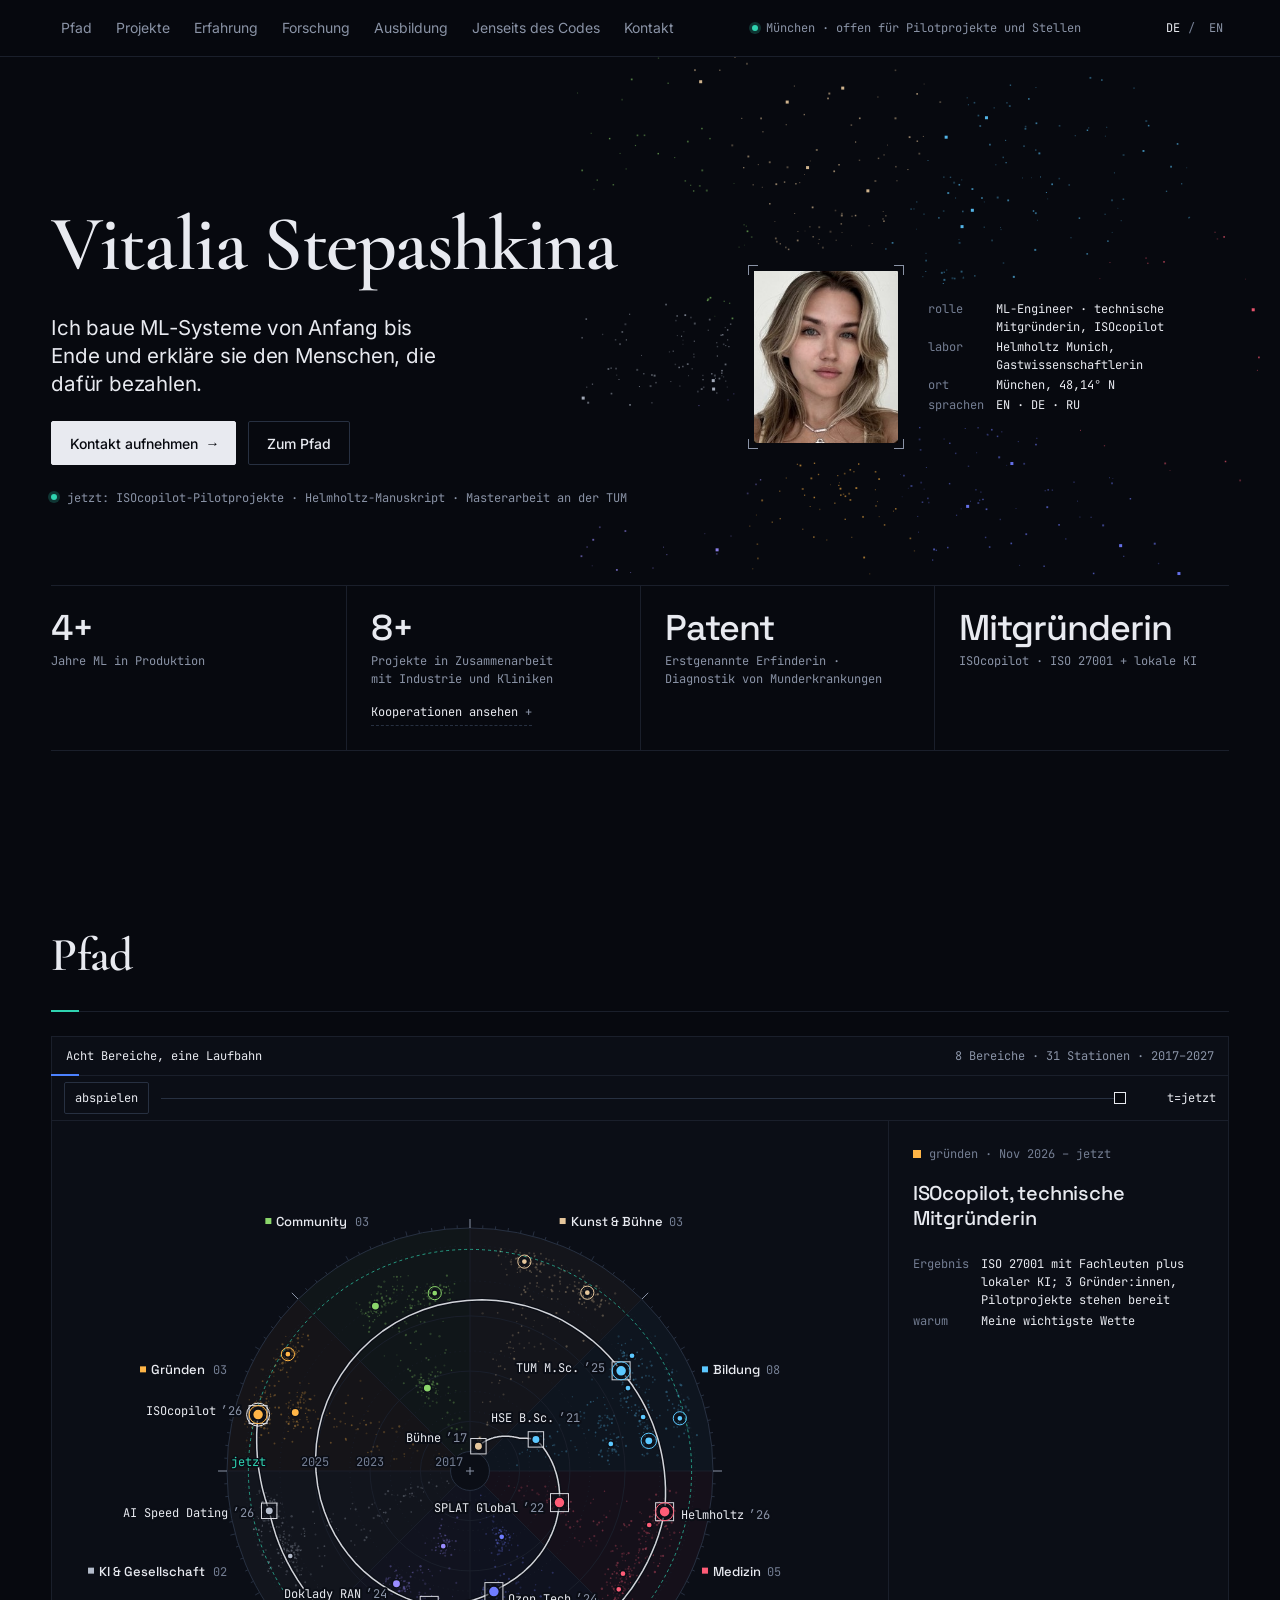
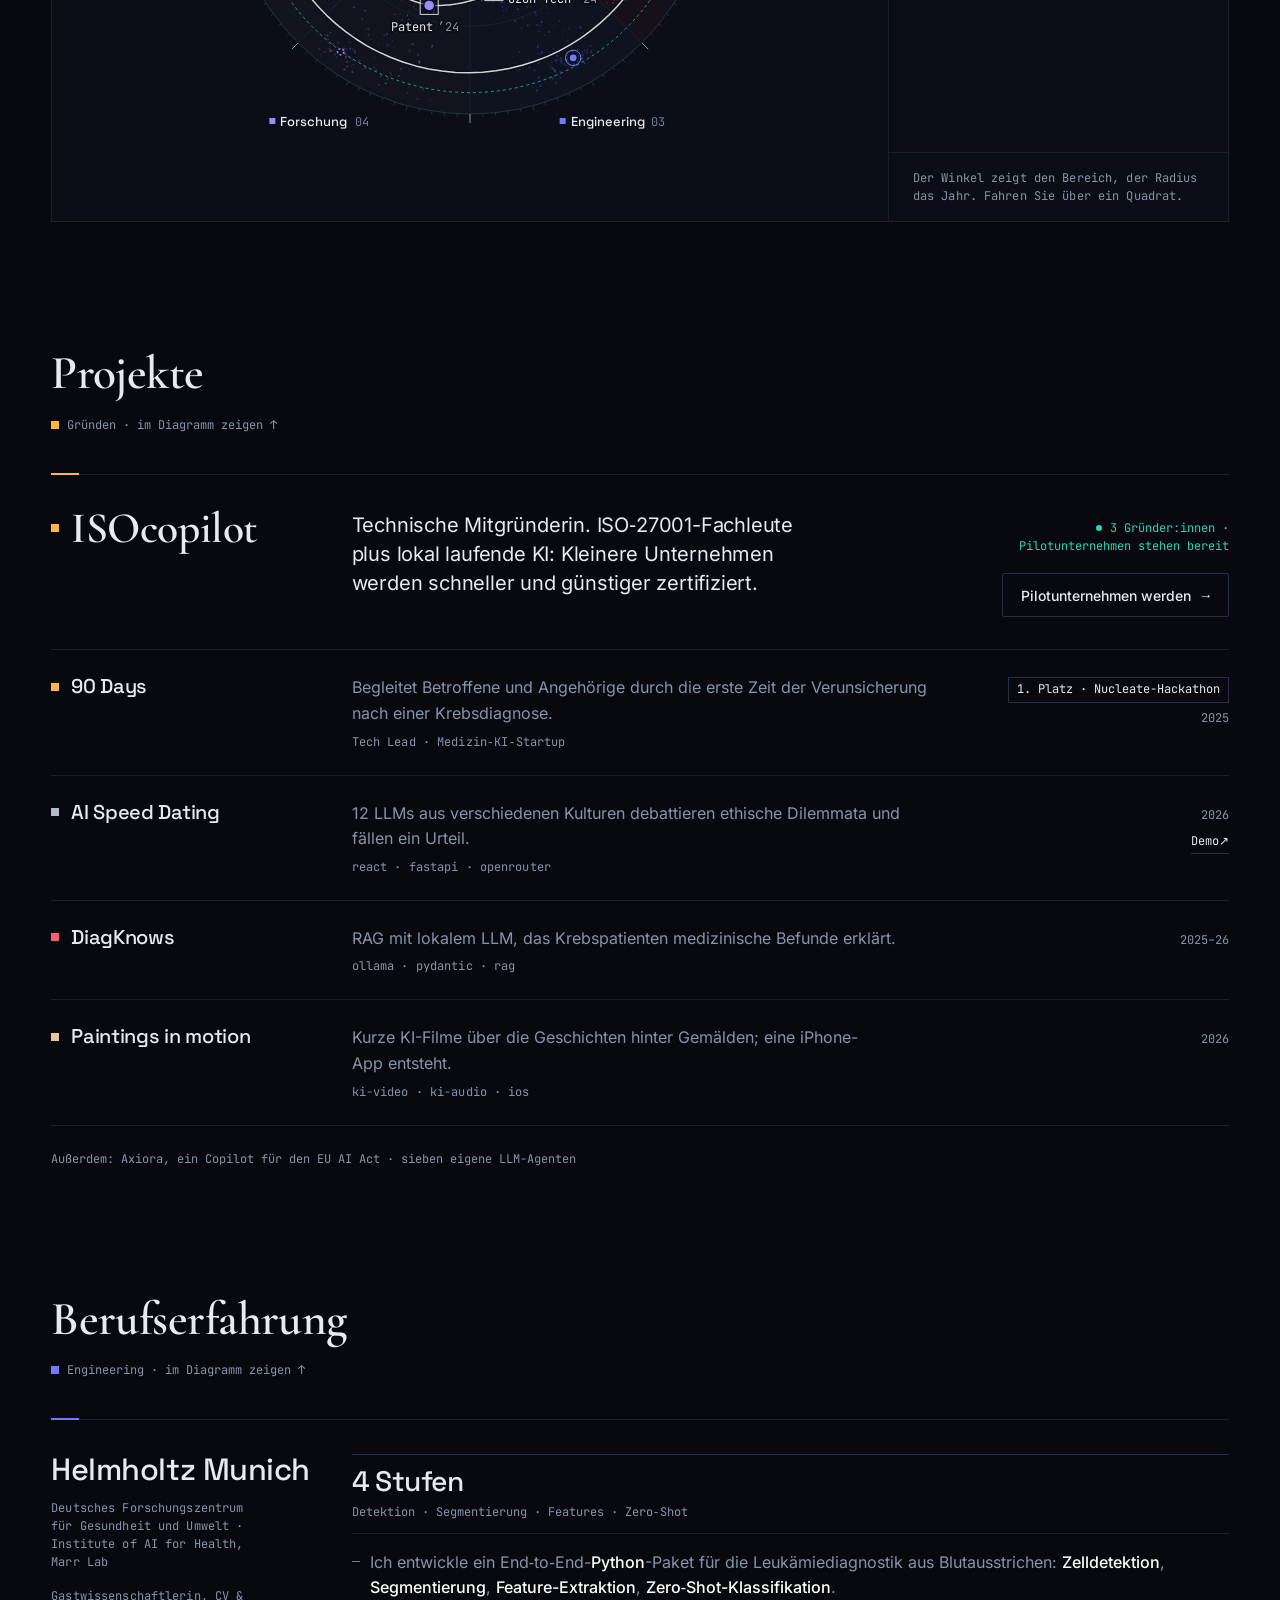
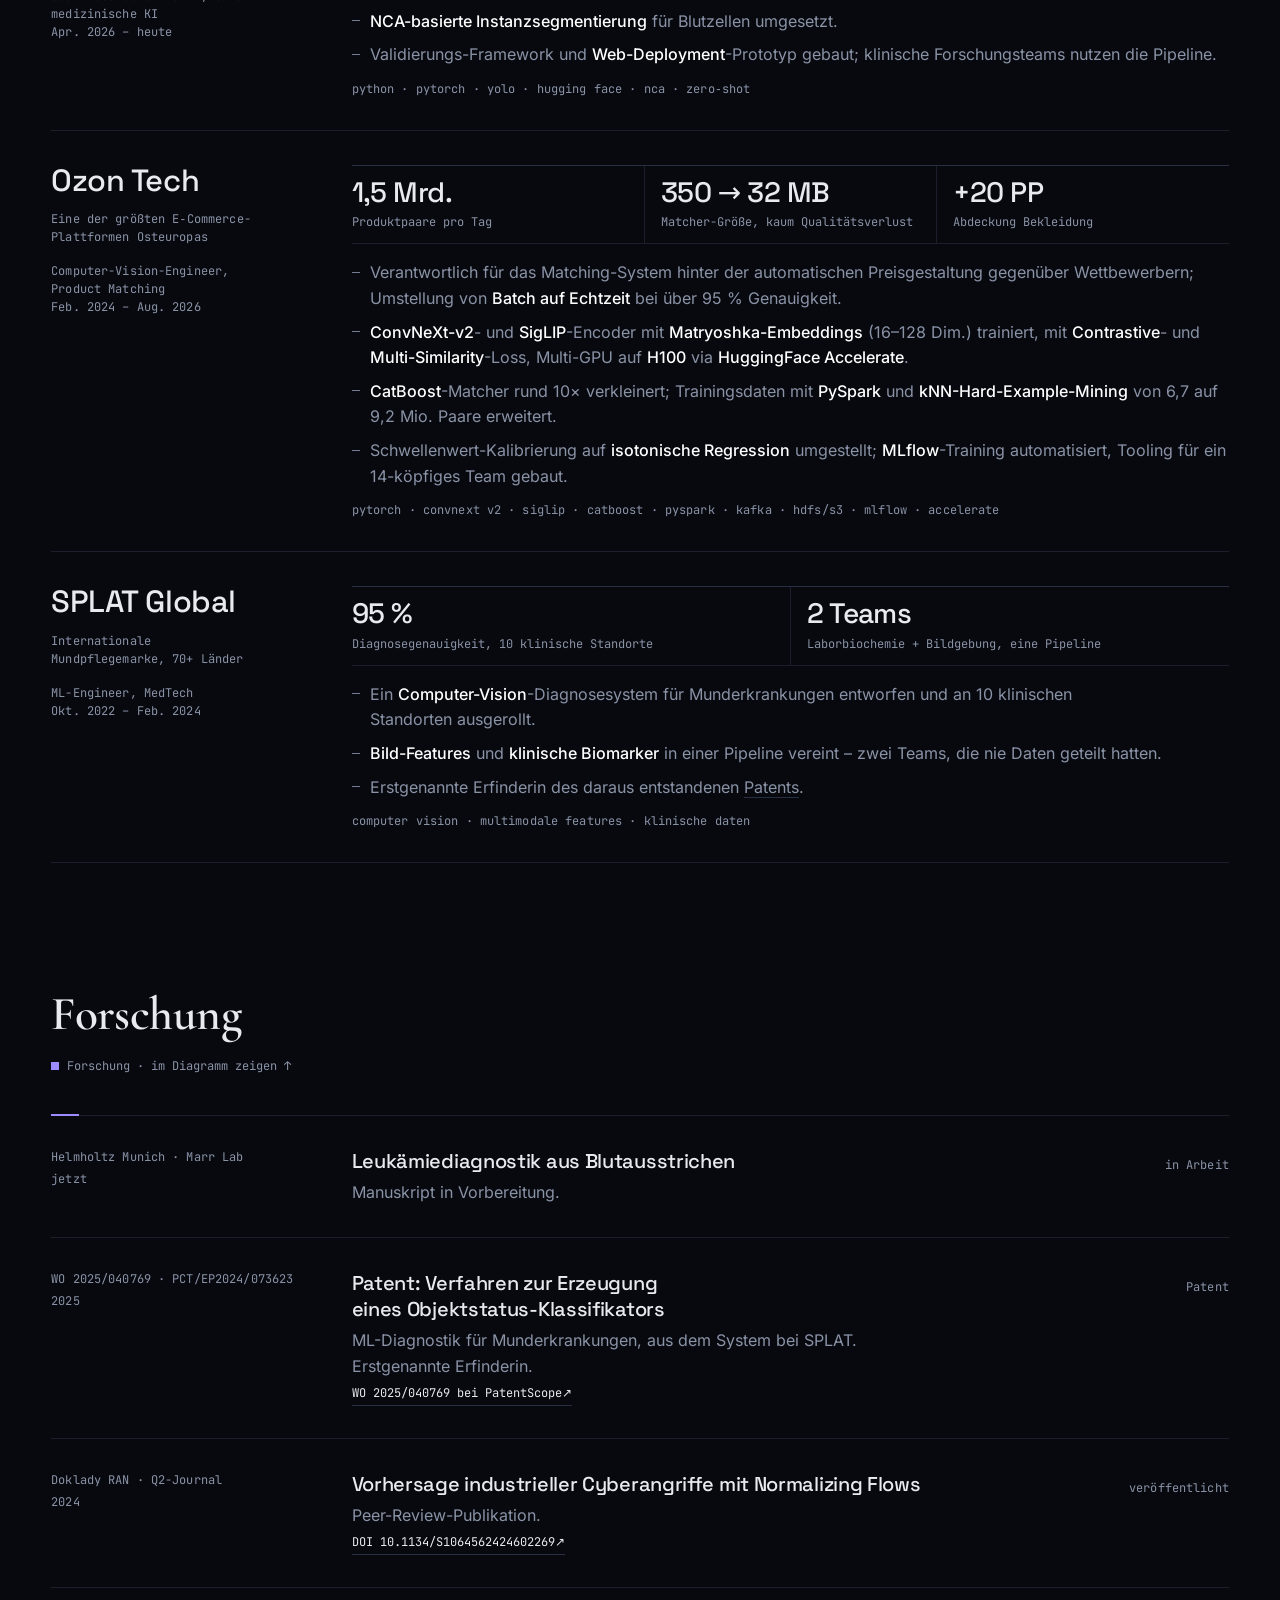
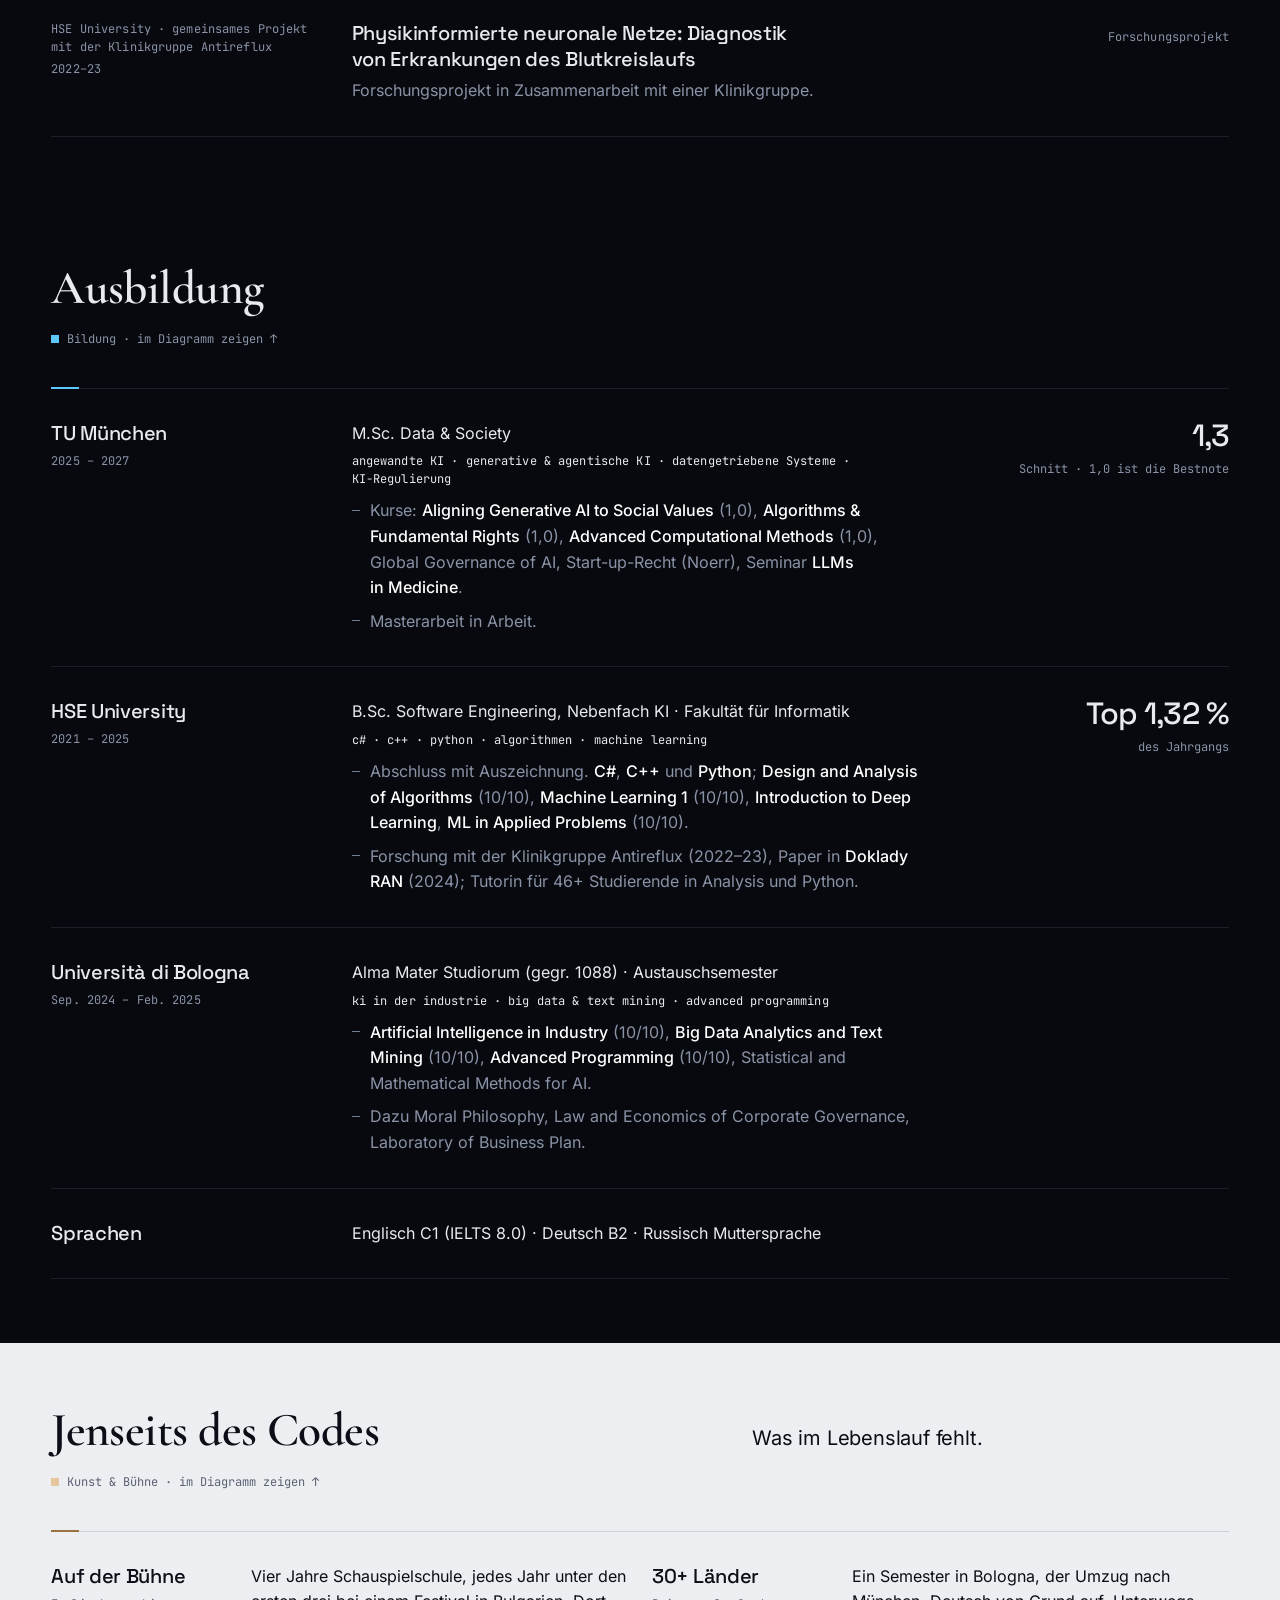
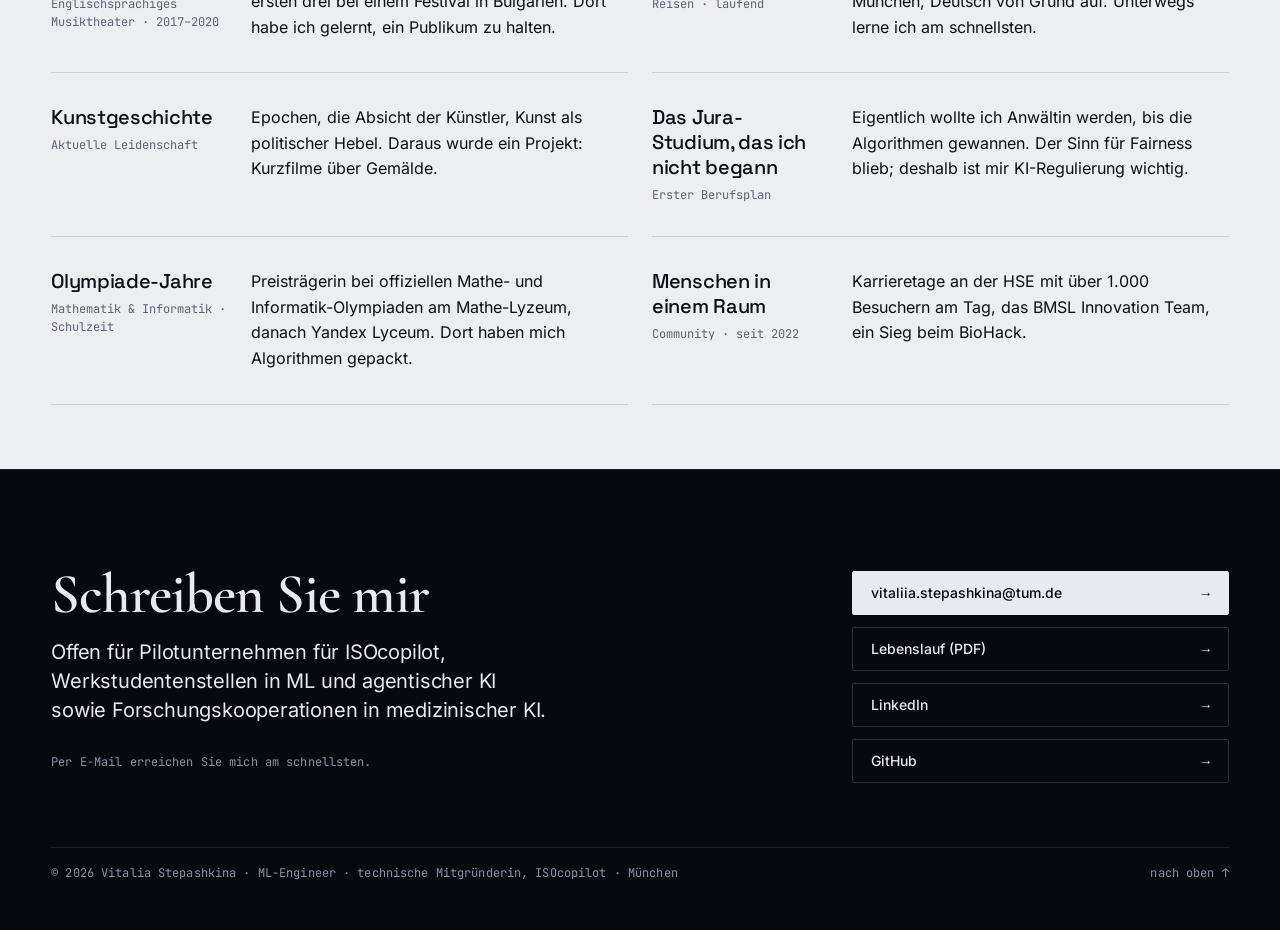
==== commit b2f00487: "minor fixes" ====
--- a/de.html
+++ b/de.html
@@ -52,7 +52,7 @@
       <div class="frame"><img src="img/portrait.jpg" alt="Porträt von Vitalia Stepashkina" width="96" height="112"><span class="ticks"></span></div>
       <dl><dt>rolle</dt><dd>ML-Engineer · technische Mitgründerin, ISOcopilot</dd><dt>labor</dt><dd>Helmholtz Munich, Gastwissenschaftlerin</dd><dt>ort</dt><dd>München, 48,14° N</dd><dt>sprachen</dt><dd>EN · DE · RU</dd></dl>
     </div>
-    <div class="metrics"><div class="metric"><b class="num">4+</b><span>Jahre ML in Produktion</span></div><div class="metric"><b class="num">8+</b><span>Projekte in Zusammenarbeit mit Industrie und Kliniken</span><button type="button" class="ptip" aria-expanded="false" aria-controls="mpop">Kooperationen ansehen<span aria-hidden="true"> +</span></button><div class="mpop" id="mpop" role="region" aria-label="Kooperationen ansehen"><p>Avelios, Yandex, Spiralab, Antireflux-Kliniken, Österreichisches Gesundheitssystem</p></div></div><div class="metric"><b class="num">Patent</b><span>Erstgenannte Erfinderin · Diagnostik von Munderkrankungen</span></div><div class="metric"><b class="num long">Mitgründerin</b><span>ISOcopilot · ISO 27001 + lokale KI</span></div></div>
+    <div class="metrics"><div class="metric"><b class="num">4+</b><span>Jahre ML in Produktion</span></div><div class="metric"><b class="num"><a href="https://github.com/imunellka" target="_blank" rel="noopener" aria-label="8+ Projekte — mein GitHub ansehen">8+</a></b><span>Projekte in Zusammenarbeit mit Industrie und Kliniken</span><button type="button" class="ptip" aria-expanded="false" aria-controls="mpop">Kooperationen ansehen<span aria-hidden="true"> +</span></button><div class="mpop" id="mpop" role="region" aria-label="Kooperationen ansehen"><p>Avelios, Yandex, Spiralab, Antireflux-Kliniken, Österreichisches Gesundheitssystem</p></div></div><div class="metric"><b class="num"><a href="https://patentscope.wipo.int/search/en/detail.jsf?docId=WO2025040769&amp;_cid=P21-MX08YC-61148-1" target="_blank" rel="noopener" aria-label="Patent WO 2025/040769 bei WIPO PatentScope ansehen (öffnet in neuem Tab)">Patent</a></b><span>Erstgenannte Erfinderin · Diagnostik von Munderkrankungen</span></div><div class="metric"><b class="num long">Mitgründerin</b><span>ISOcopilot · ISO 27001 + lokale KI</span></div></div>
     
   </div>
 </section>
@@ -121,7 +121,7 @@
   </article>
   <article class="grid row wrow">
     <div class="meta"><h3>SPLAT Global</h3><p class="t-cap odesc">Internationale Mundpflegemarke, 70+ Länder</p><span class="t-cap">ML-Engineer, MedTech<br>Okt. 2022 – Feb. 2024</span></div>
-    <div class="body"><div class="mstrip" style="--n:2"><div class="mc"><b class="num">95 %</b><span>Diagnosegenauigkeit, 10 klinische Standorte</span></div><div class="mc"><b class="num">2 Teams</b><span>Laborbiochemie + Bildgebung, eine Pipeline</span></div></div><ul><li>Ein <strong>Computer-Vision</strong>-Diagnosesystem für Munderkrankungen entworfen und an 10 klinischen Standorten ausgerollt.</li><li><strong>Bild-Features</strong> und <strong>klinische Biomarker</strong> in einer Pipeline vereint – zwei Teams, die nie Daten geteilt hatten.</li><li>Erstgenannte Erfinderin des daraus entstandenen Patents.</li></ul><span class="t-cap stack">computer vision · multimodale features · klinische daten</span></div>
+    <div class="body"><div class="mstrip" style="--n:2"><div class="mc"><b class="num">95 %</b><span>Diagnosegenauigkeit, 10 klinische Standorte</span></div><div class="mc"><b class="num">2 Teams</b><span>Laborbiochemie + Bildgebung, eine Pipeline</span></div></div><ul><li>Ein <strong>Computer-Vision</strong>-Diagnosesystem für Munderkrankungen entworfen und an 10 klinischen Standorten ausgerollt.</li><li><strong>Bild-Features</strong> und <strong>klinische Biomarker</strong> in einer Pipeline vereint – zwei Teams, die nie Daten geteilt hatten.</li><li>Erstgenannte Erfinderin des daraus entstandenen <a class="ilink" href="https://patentscope.wipo.int/search/en/detail.jsf?docId=WO2025040769&amp;_cid=P21-MX08YC-61148-1" target="_blank" rel="noopener" aria-label="Patent WO 2025/040769 bei WIPO PatentScope ansehen (öffnet in neuem Tab)">Patents</a>.</li></ul><span class="t-cap stack">computer vision · multimodale features · klinische daten</span></div>
   </article>
 </div></section>
 
@@ -135,7 +135,7 @@
   </article>
   <article class="grid row rrow">
     <div class="meta"><span class="t-cap">WO 2025/040769 · PCT/EP2024/073623</span><span class="t-cap num">2025</span></div>
-    <div class="body"><h3>Patent: Verfahren zur Erzeugung eines Objektstatus-Klassifikators</h3><p class="mute">ML-Diagnostik für Munderkrankungen, aus dem System bei SPLAT. Erstgenannte Erfinderin.</p></div>
+    <div class="body"><h3>Patent: Verfahren zur Erzeugung eines Objektstatus-Klassifikators</h3><p class="mute">ML-Diagnostik für Munderkrankungen, aus dem System bei SPLAT. Erstgenannte Erfinderin.</p><p class="rl"><a class="ext" href="https://patentscope.wipo.int/search/en/detail.jsf?docId=WO2025040769&amp;_cid=P21-MX08YC-61148-1" target="_blank" rel="noopener" aria-label="WO 2025/040769 bei WIPO PatentScope ansehen (öffnet in neuem Tab)">WO 2025/040769 bei PatentScope<span aria-hidden="true"> ↗</span></a></p></div>
     <div class="fig"><span class="t-cap">Patent</span></div>
   </article>
   <article class="grid row rrow">
--- a/css/site.css
+++ b/css/site.css
@@ -366,3 +366,15 @@
 .mpop.dismissed{opacity:0!important;visibility:hidden!important}
 .ptip{text-align:left}
 @media (max-width:600px){.mpop{max-width:calc(100vw - 48px)}}
+
+/* Round 13: linked metrics (8+ → GitHub, Patent → PatentScope) and inline patent mentions */
+.metric a{border-bottom:1px solid transparent;transition:border-color var(--d-fast)}
+.metric a:hover,.metric a:focus-visible{border-bottom-color:currentColor}
+.ilink{border-bottom:1px solid var(--line-2);transition:border-color var(--d-fast),color var(--d-fast)}
+.ilink:hover,.ilink:focus-visible{border-color:var(--signal);color:var(--ink-hi)}
+.band-light .ilink{border-color:var(--paper-line)}
+.band-light .ilink:hover,.band-light .ilink:focus-visible{border-color:var(--signal-ink)}
+
+/* Round 14: company name should outweigh the metric figures beside it, not read smaller */
+.wrow .meta h3{font-size:clamp(26px,2.4vw,34px);line-height:1.15}
+@media (max-width:600px){.wrow .meta h3{font-size:clamp(23px,7vw,28px)}}
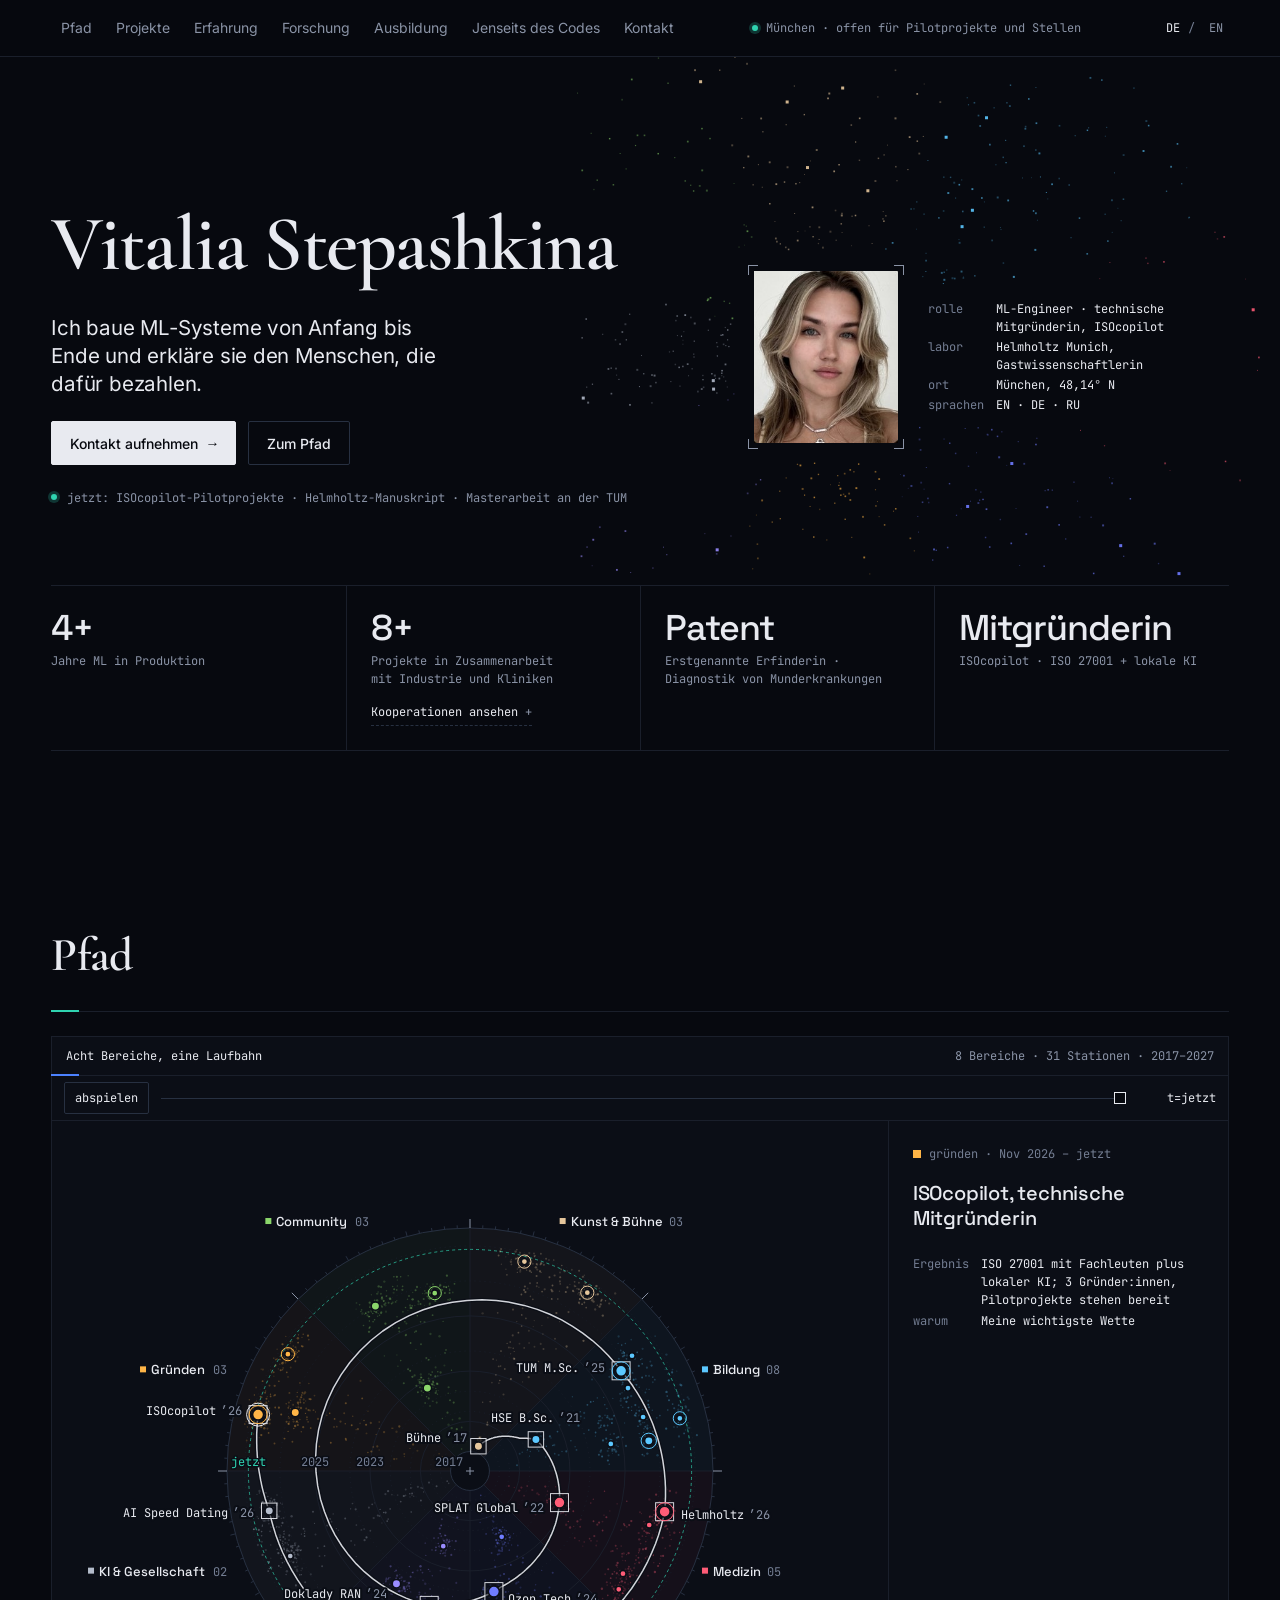
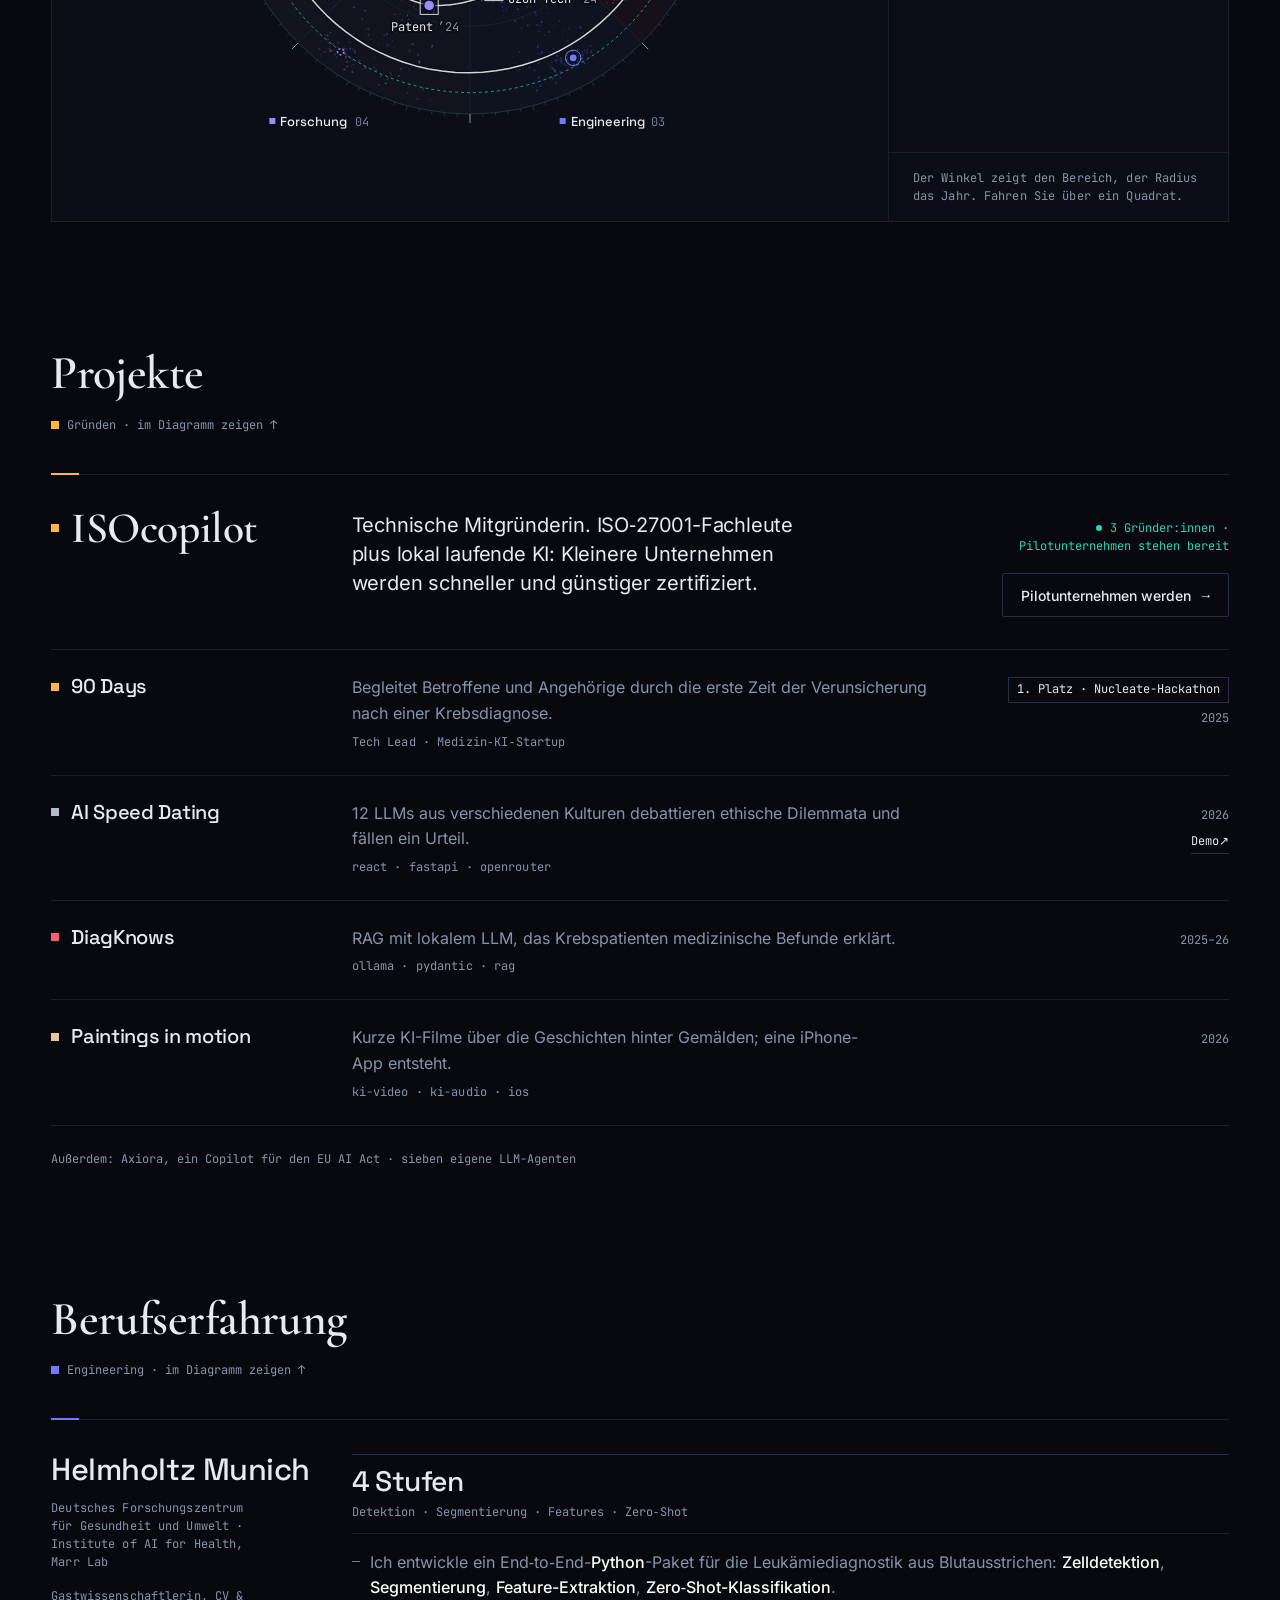
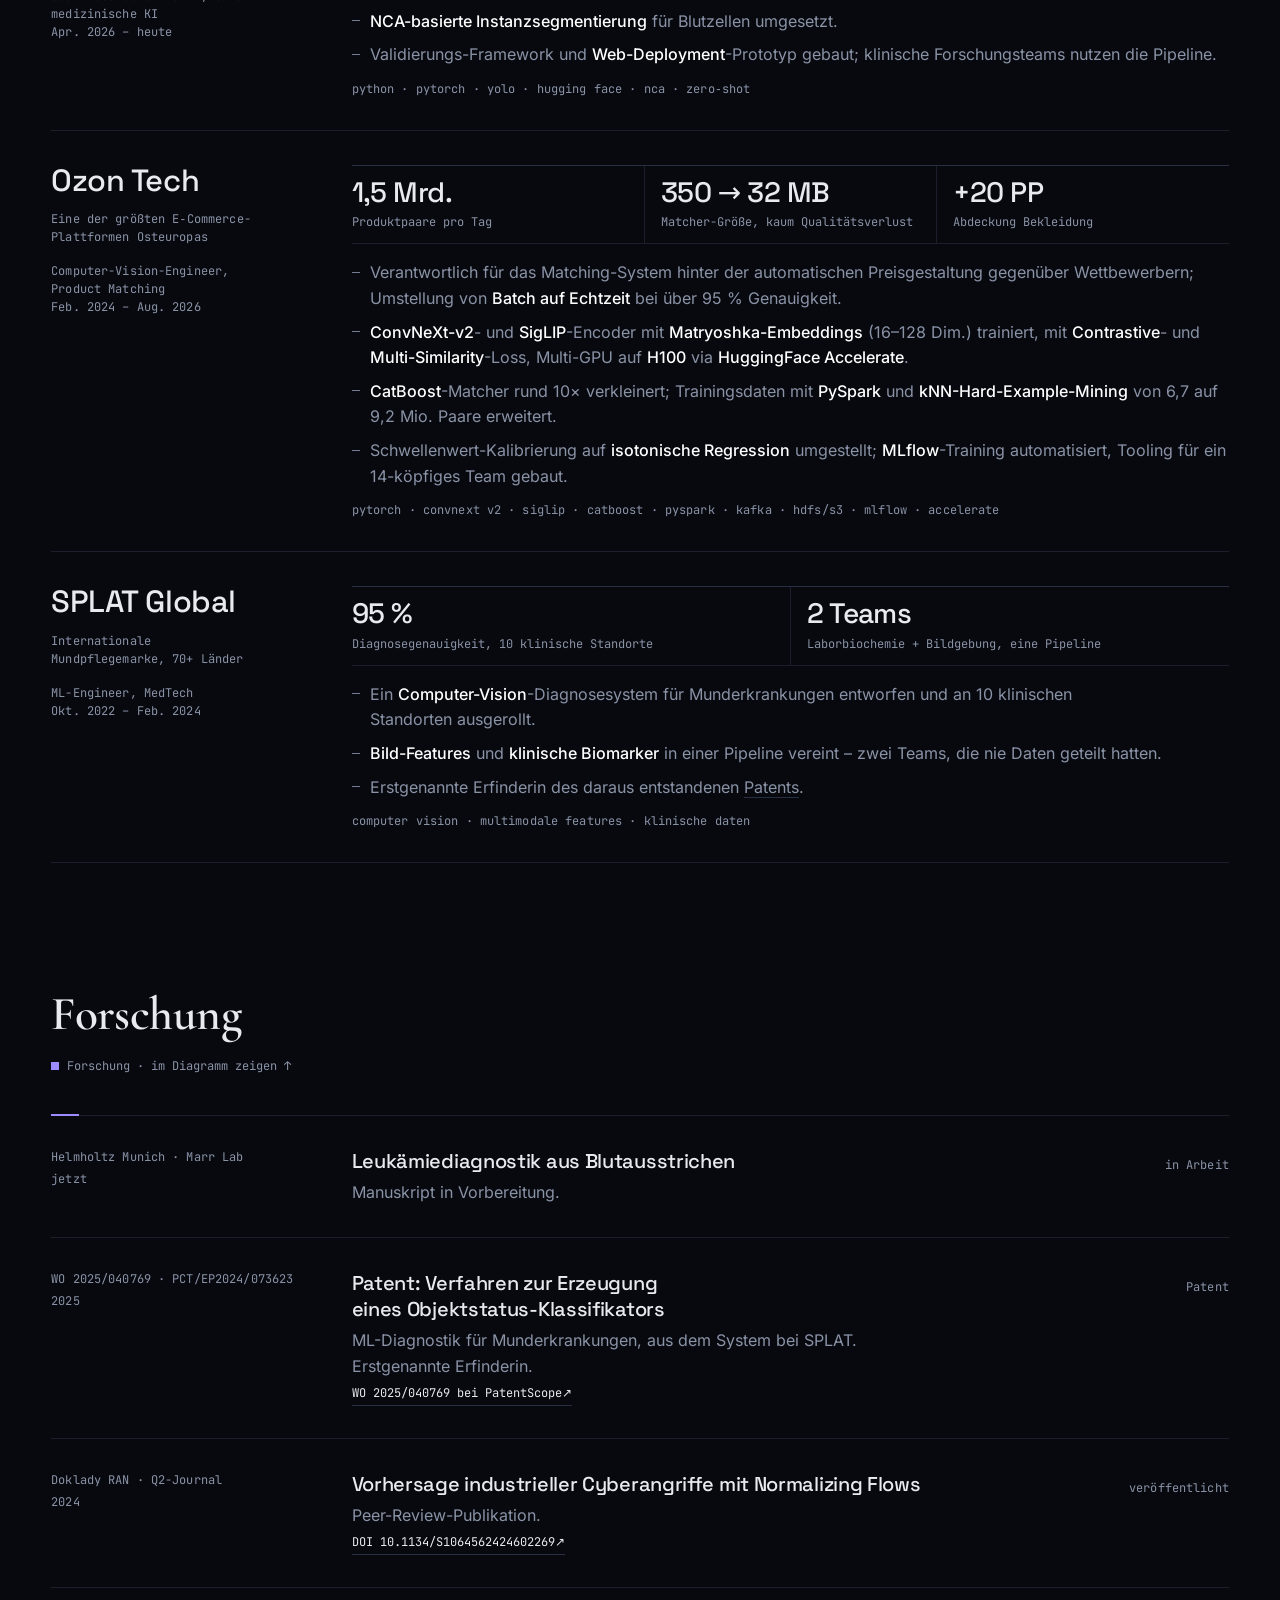
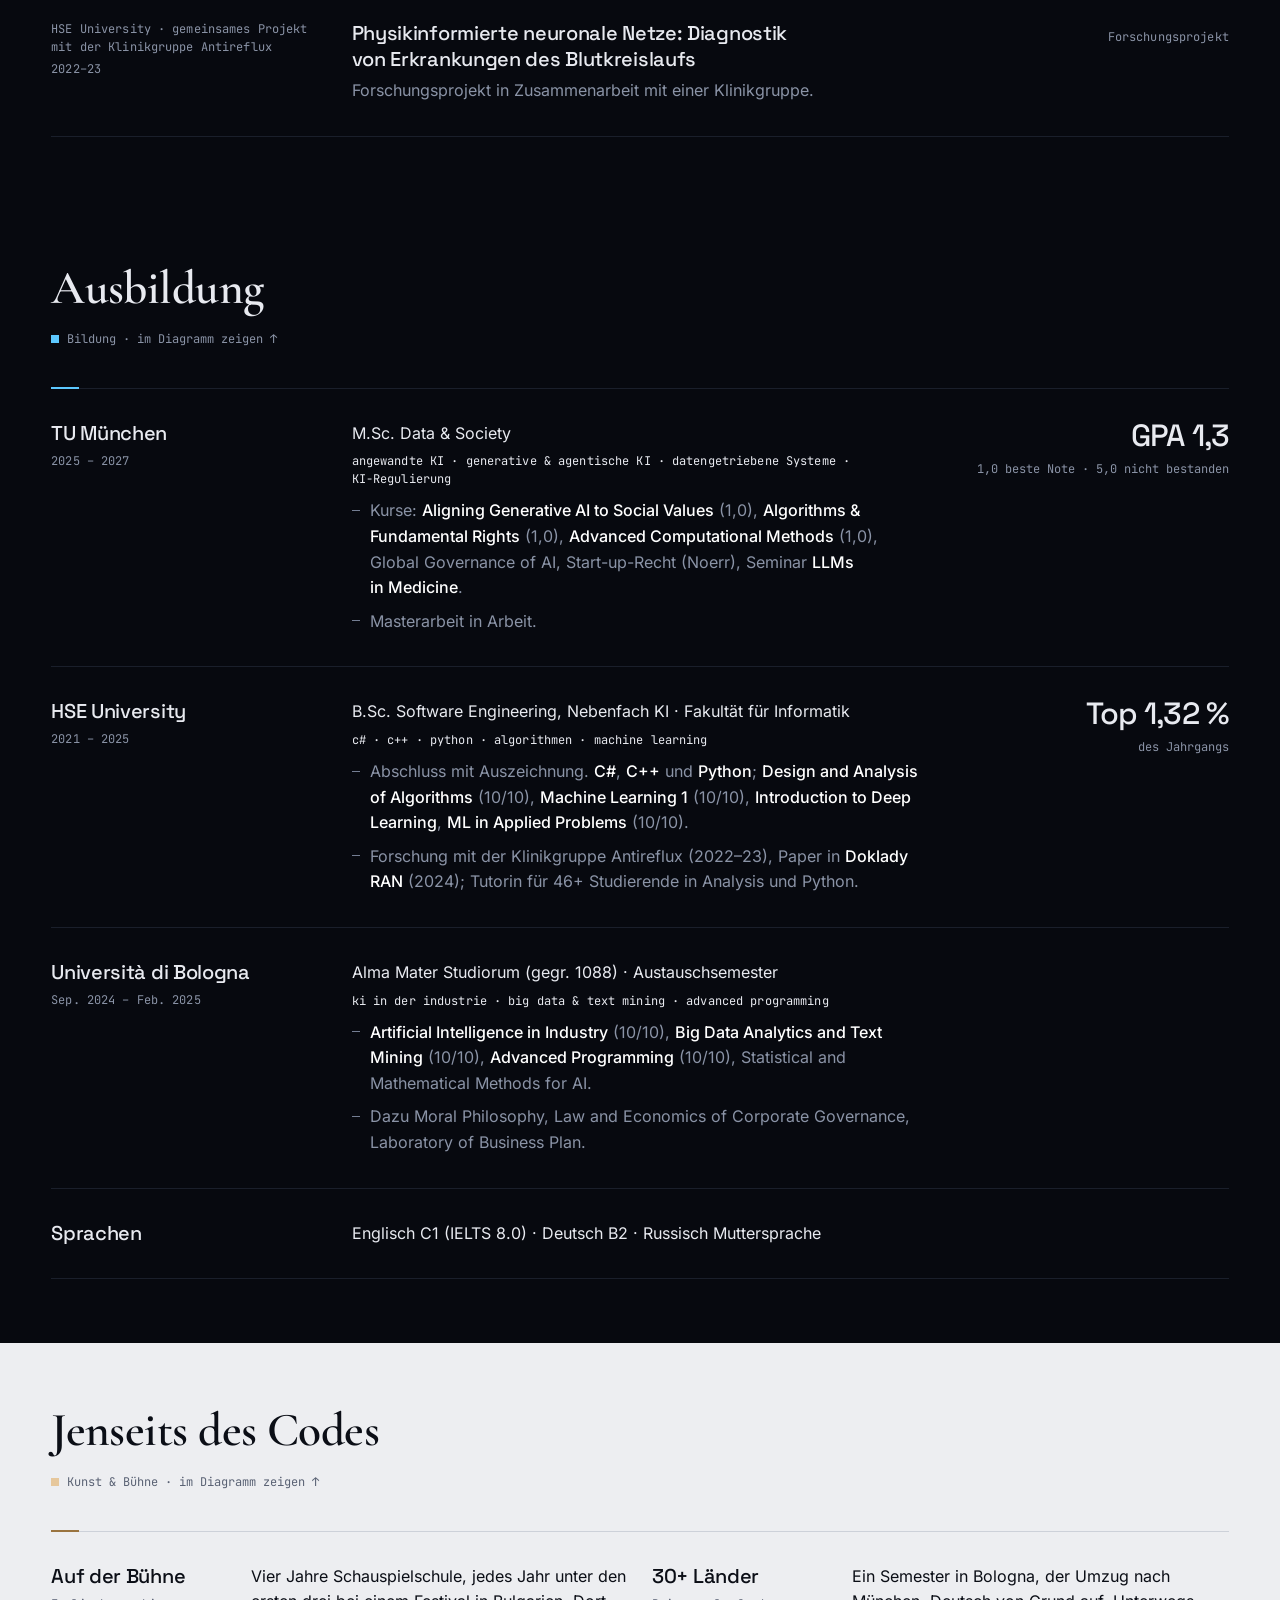
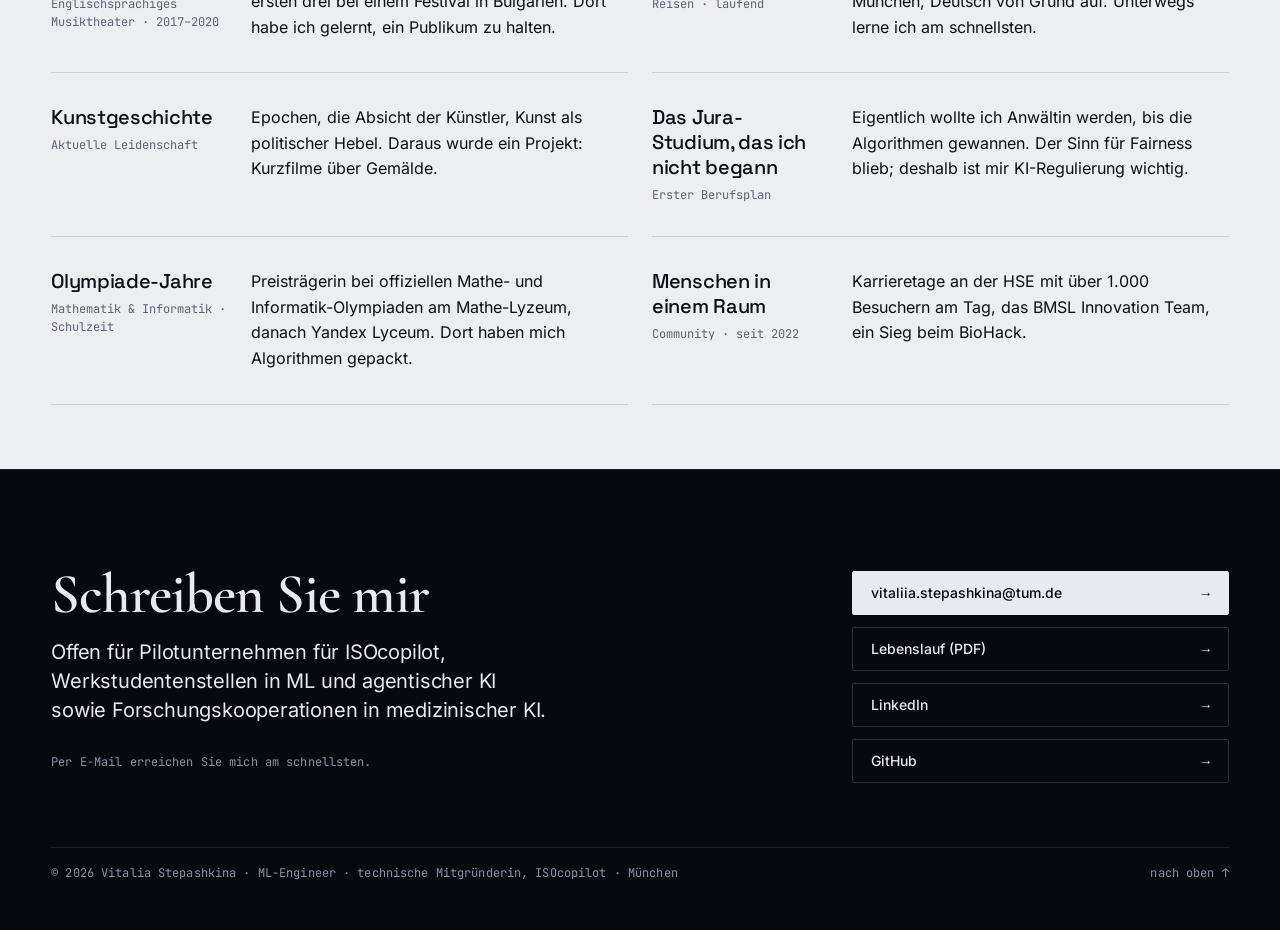
==== commit ee72f52a: "minor fixes #2" ====
--- a/de.html
+++ b/de.html
@@ -156,7 +156,7 @@
   <article class="grid row erow">
     <div class="meta"><h3>TU München</h3><span class="t-cap num">2025 – 2027</span></div>
     <div class="body"><p class="deg">M.Sc. Data &amp; Society</p><p class="t-cap focus">angewandte KI · generative &amp; agentische KI · datengetriebene Systeme · KI-Regulierung</p><ul class="edl"><li>Kurse: <strong>Aligning Generative AI to Social Values</strong> (1,0), <strong>Algorithms &amp; Fundamental Rights</strong> (1,0), <strong>Advanced Computational Methods</strong> (1,0), Global Governance of AI, Start-up-Recht (Noerr), Seminar <strong>LLMs in Medicine</strong>.</li><li>Masterarbeit in Arbeit.</li></ul></div>
-    <div class="fig"><b class="num">1,3</b><span>Schnitt · 1,0 ist die Bestnote</span></div>
+    <div class="fig"><b class="num">GPA 1,3</b><span>1,0 beste Note · 5,0 nicht bestanden</span></div>
   </article>
   <article class="grid row erow">
     <div class="meta"><h3>HSE University</h3><span class="t-cap num">2021 – 2025</span></div>
@@ -176,7 +176,7 @@
 </div></section>
 
 <section class="section band-light" id="beyond" data-spy aria-labelledby="h-beyond"><div class="wrap">
-  <div class="grid sec-head"><h2 class="t-l" id="h-beyond">Jenseits des Codes</h2><p>Was im Lebenslauf fehlt.</p><a class="figlink" href="#sky" data-filter="art" style="--c:var(--s-art)"><i aria-hidden="true"></i>Kunst &amp; Bühne · im Diagramm zeigen ↑</a></div>
+  <div class="grid sec-head"><h2 class="t-l" id="h-beyond">Jenseits des Codes</h2><a class="figlink" href="#sky" data-filter="art" style="--c:var(--s-art)"><i aria-hidden="true"></i>Kunst &amp; Bühne · im Diagramm zeigen ↑</a></div>
   <div class="labels">
     <article class="label"><div><h3>Auf der Bühne</h3><div class="medium">Englischsprachiges Musiktheater · 2017–2020</div></div><p>Vier Jahre Schauspielschule, jedes Jahr unter den ersten drei bei einem Festival in Bulgarien. Dort habe ich gelernt, ein Publikum zu halten.</p></article>
     <article class="label"><div><h3>30+ Länder</h3><div class="medium">Reisen · laufend</div></div><p>Ein Semester in Bologna, der Umzug nach München, Deutsch von Grund auf. Unterwegs lerne ich am schnellsten.</p></article>
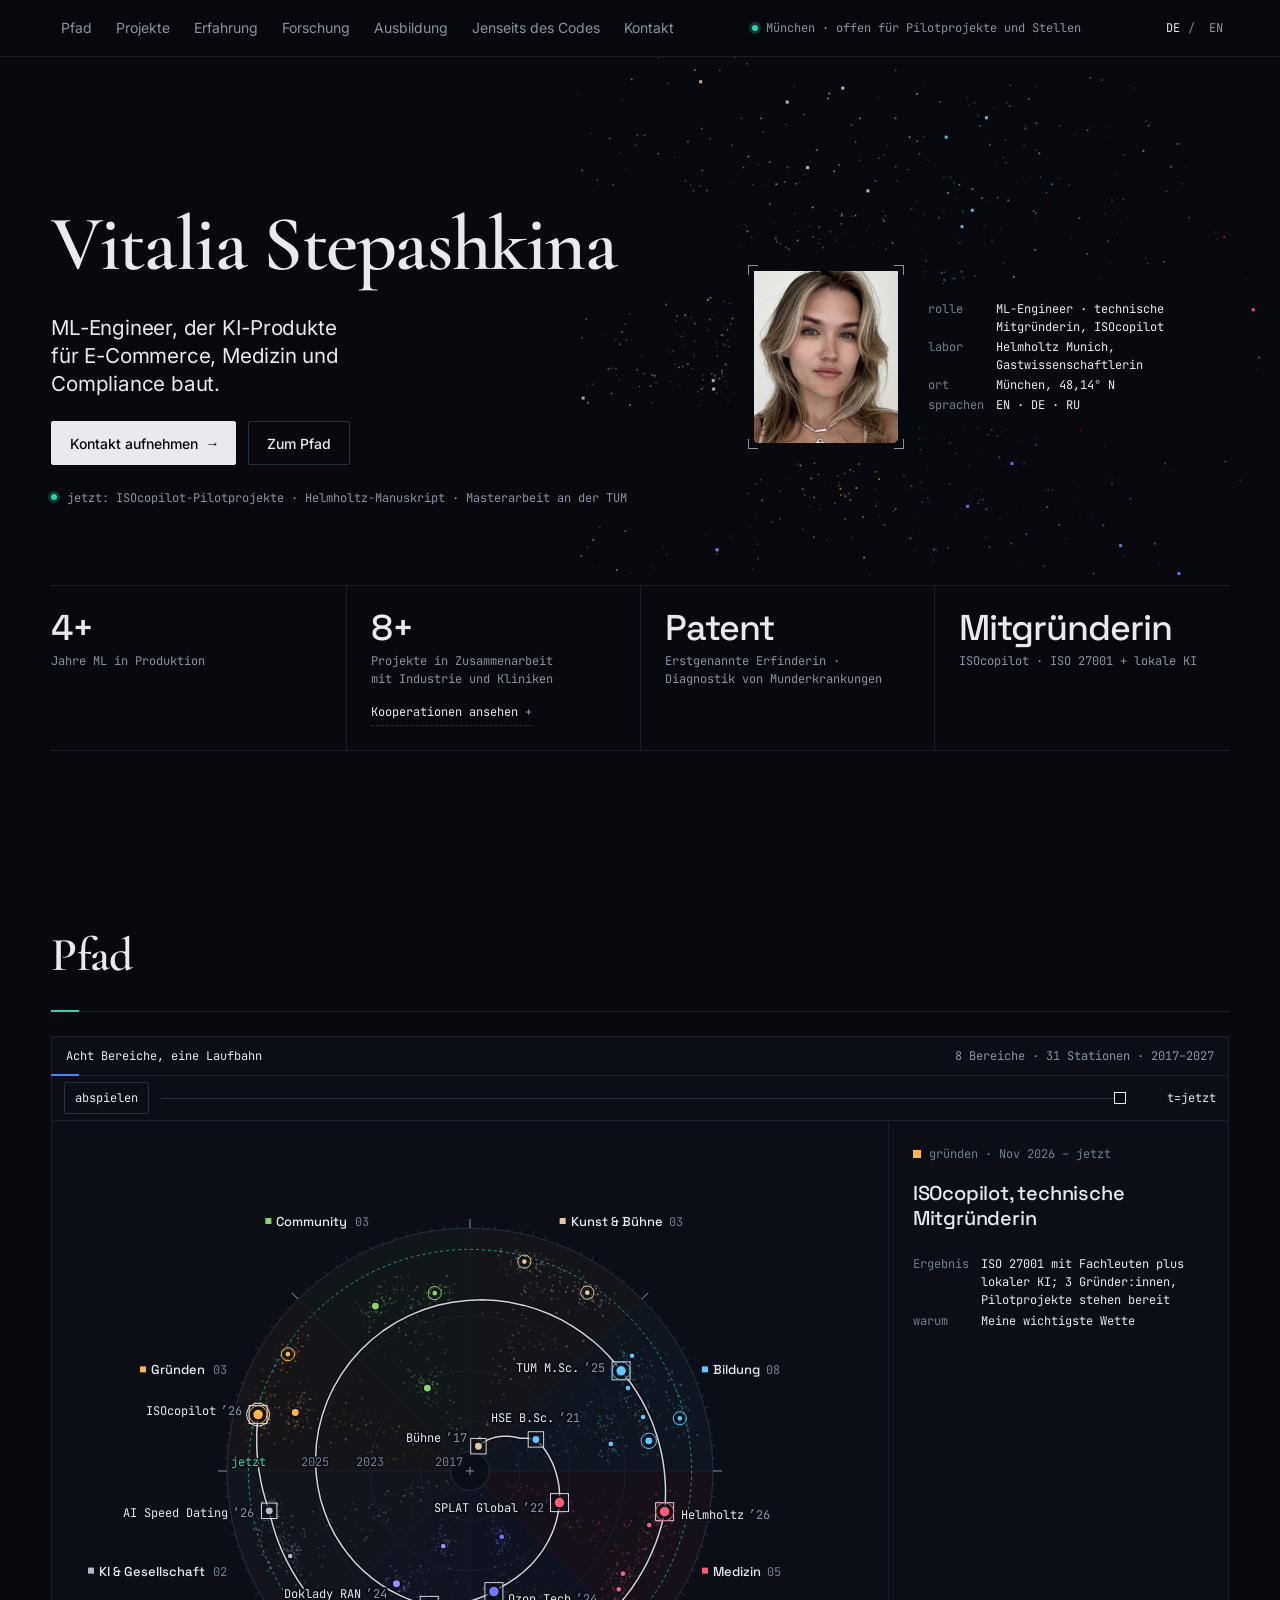
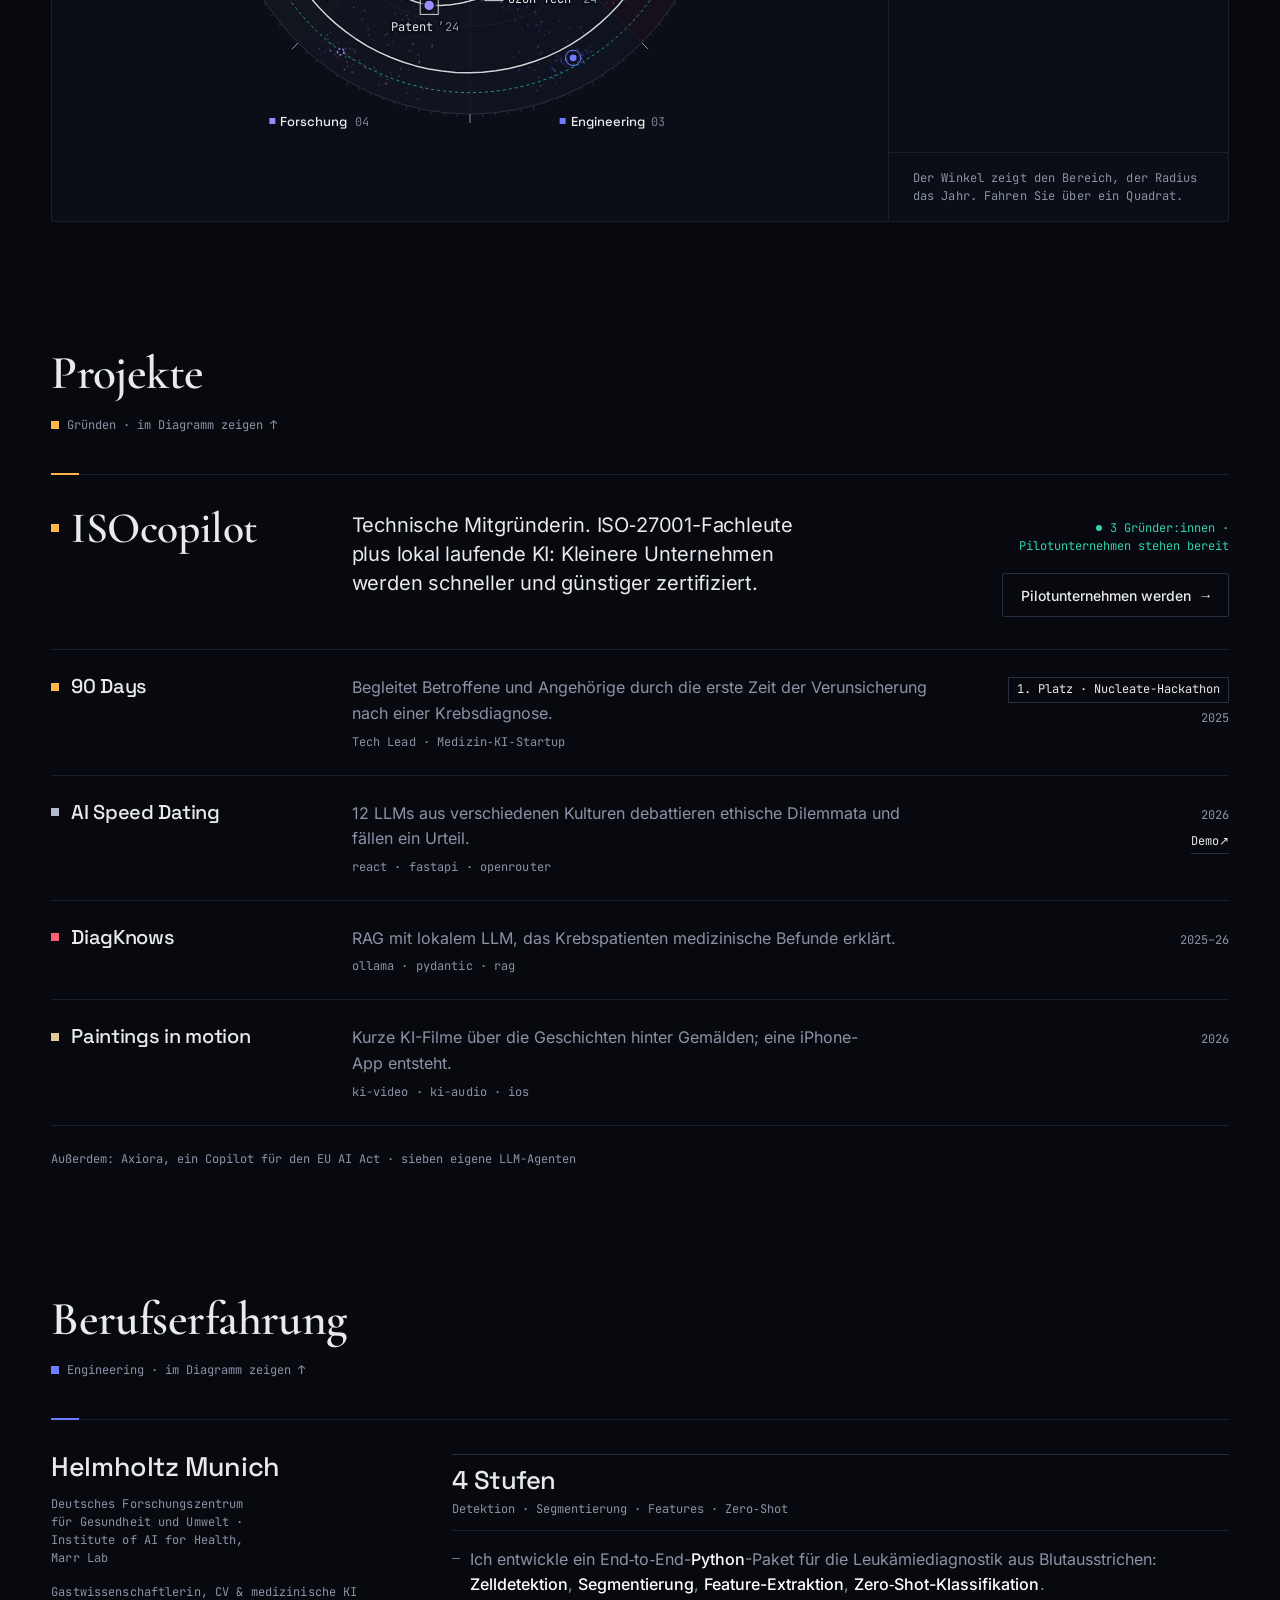
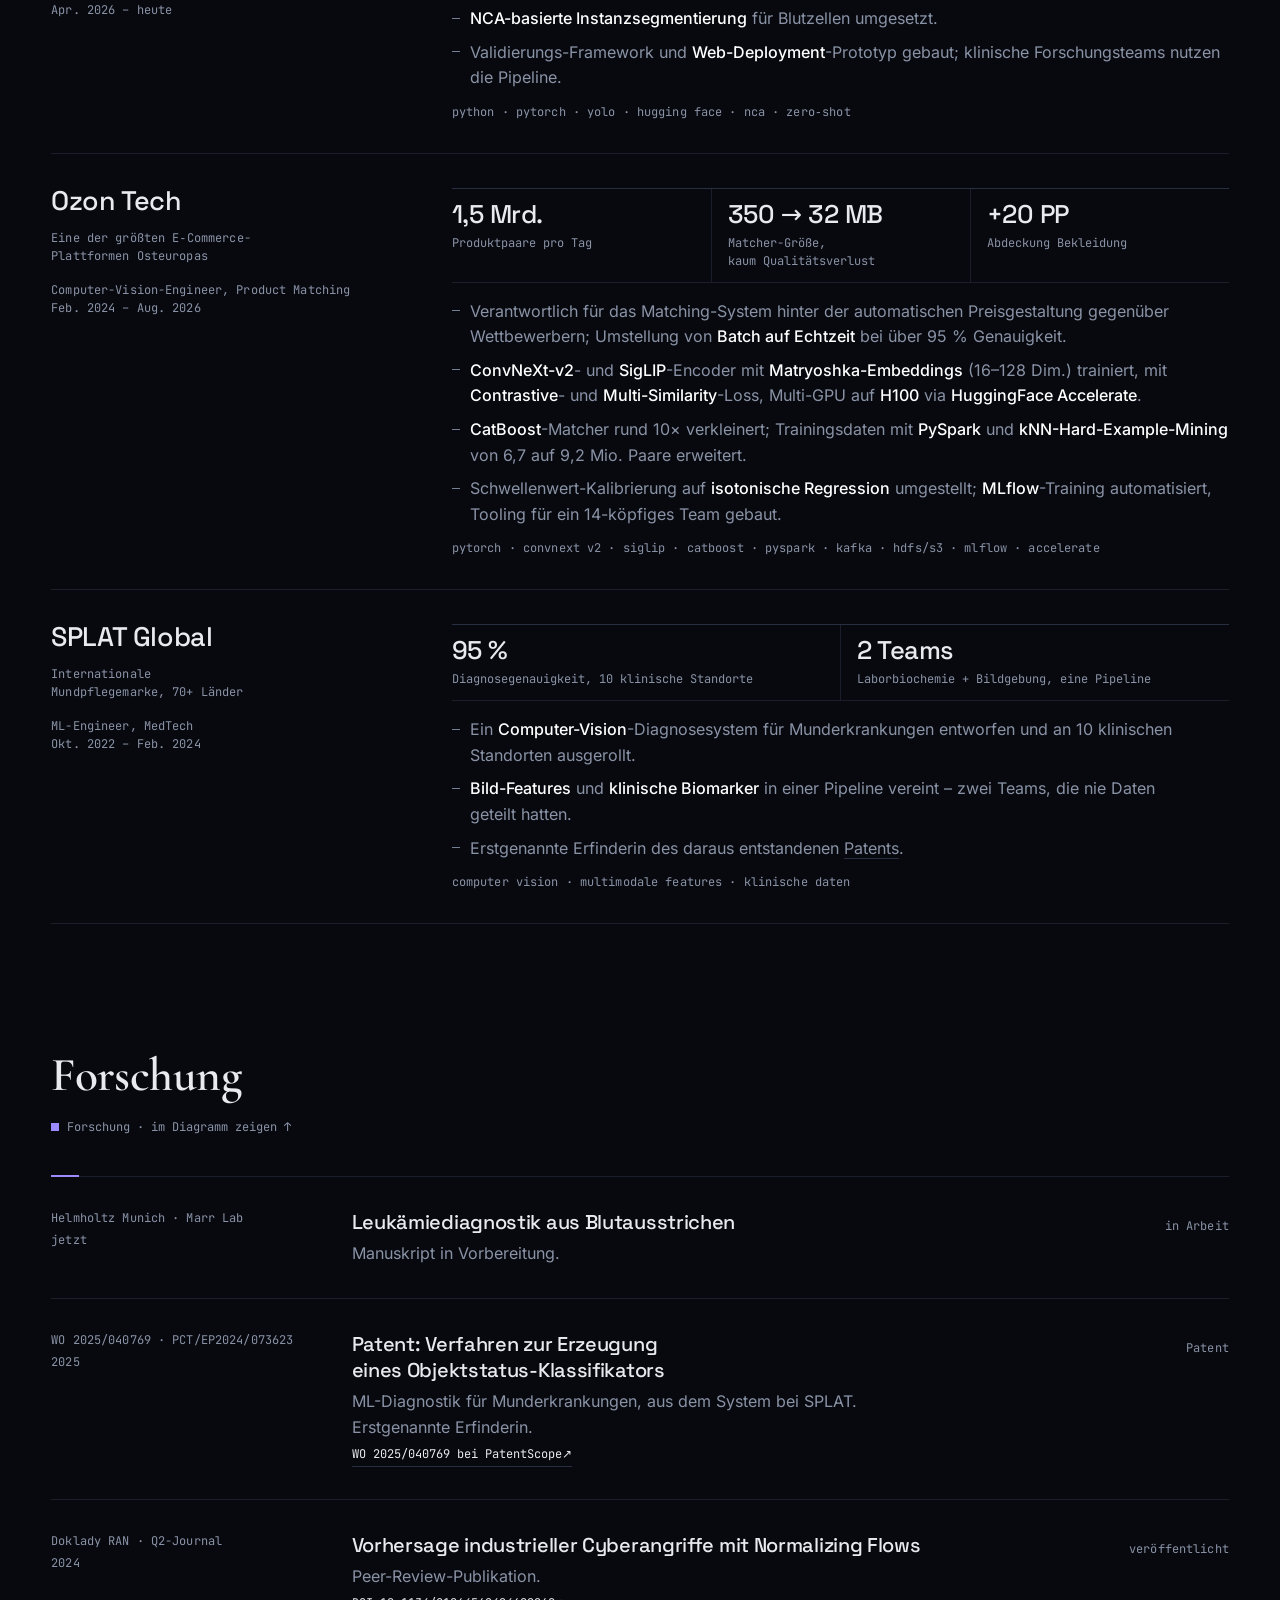
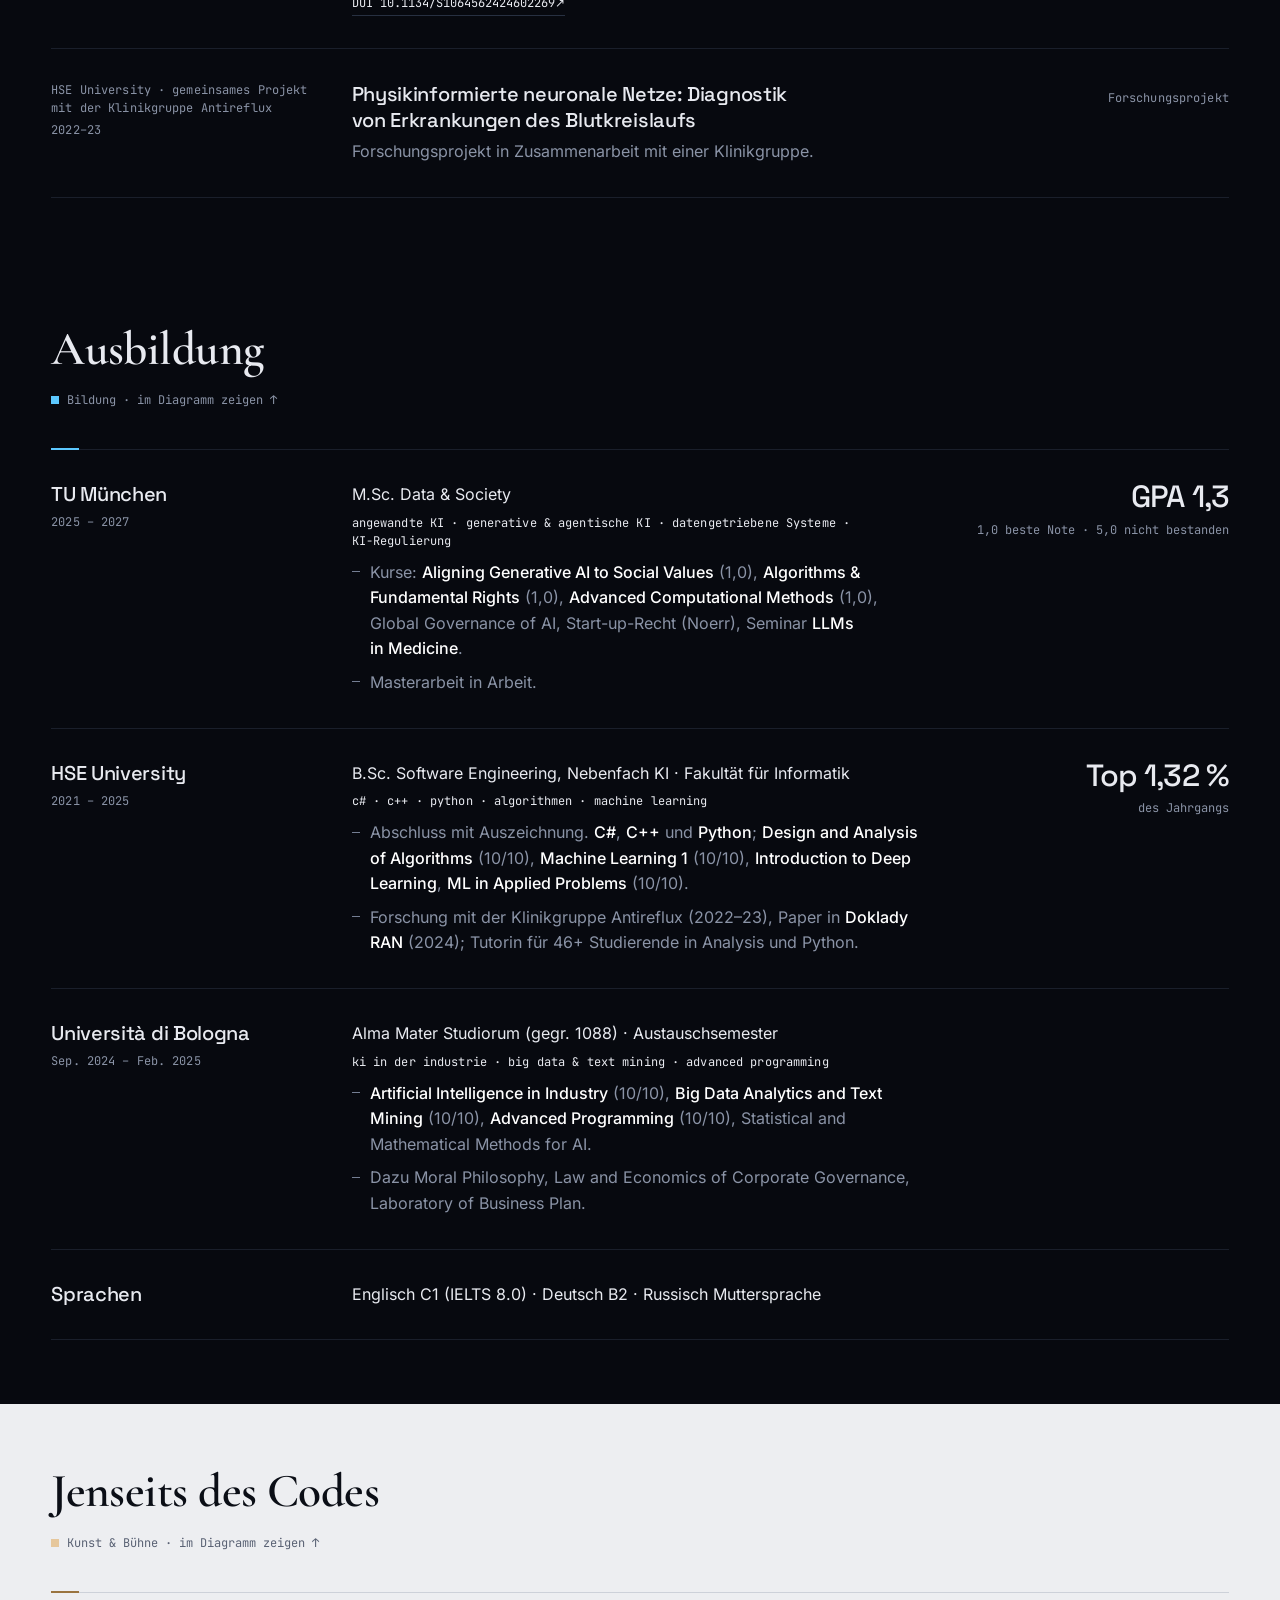
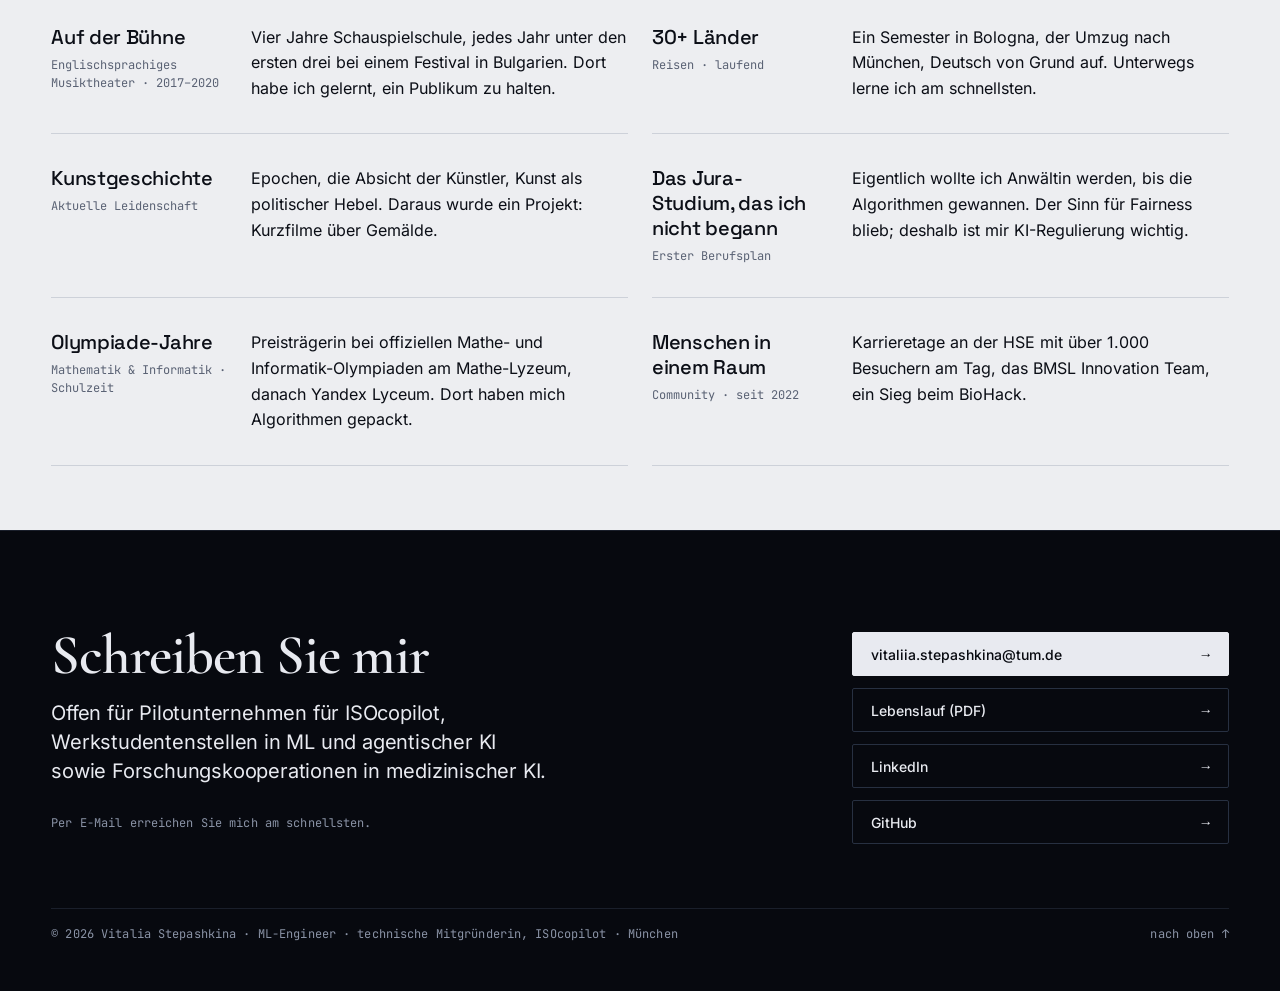
==== commit 93c4aa6e: "minor fixes #3" ====
--- a/de.html
+++ b/de.html
@@ -45,7 +45,7 @@
 <section class="wrap grid hero" id="intro" data-spy aria-label="Einführung">
   <div class="ident">
     <h1 class="t-xl name">Vitalia <br><span>Stepashkina</span></h1>
-    <p class="t-m lead">Ich baue ML-Systeme von Anfang bis Ende und erkläre sie den Menschen, die dafür bezahlen.</p>
+    <p class="t-m lead">ML-Engineer, der KI-Produkte für E-Commerce, Medizin und Compliance baut.</p>
     <div class="cta"><a class="btn primary" href="#contact">Kontakt aufnehmen<span aria-hidden="true">→</span></a><a class="btn to-sky" href="#sky">Zum Pfad</a></div>
     <p class="hstatus"><i aria-hidden="true"></i>jetzt: ISOcopilot-Pilotprojekte · Helmholtz-Manuskript · Masterarbeit an der TUM</p>
     <div class="subject">
--- a/css/site.css
+++ b/css/site.css
@@ -164,11 +164,12 @@
 @media (hover:none){.langsw a{min-height:44px}}
 
 /* Work: metric strip like the brand CV, then two one-line bullets */
-.wrow .body{grid-column:4 / span 9}
+.wrow .meta{grid-column:1 / span 4}
+.wrow .body{grid-column:5 / span 8}
 .mstrip{display:grid;grid-template-columns:repeat(var(--n),minmax(0,1fr));border-top:1px solid var(--line-2);border-bottom:1px solid var(--line);margin:2px 0 var(--sp-4)}
 .mstrip .mc{padding:12px 16px 12px 0}
 .mstrip .mc + .mc{padding-left:16px;border-left:1px solid var(--line)}
-.mstrip b{display:block;font:500 clamp(24px,2.2vw,32px)/1.05 var(--f-display);letter-spacing:-.02em;color:var(--ink);white-space:nowrap}
+.mstrip b{display:block;font:500 clamp(21px,2vw,28px)/1.05 var(--f-display);letter-spacing:-.02em;color:var(--ink);white-space:nowrap}
 .mstrip span{display:block;margin-top:6px;font:400 var(--t-xs)/var(--t-xs-lh) var(--f-mono);color:var(--mute);text-wrap:balance}
 .mstrip[style*="--n:1"]{grid-template-columns:minmax(0,1fr)}
 .wrow ul{margin:0}
@@ -260,7 +261,7 @@
  .mstrip .mc + .mc{border-top:0}
  .mstrip .mc:nth-child(even){padding-left:14px;border-left:1px solid var(--line)}
  .mstrip .mc:nth-child(n+3){border-top:1px solid var(--line)}
- .mstrip b{font-size:clamp(20px,6vw,26px)}
+ .mstrip b{font-size:clamp(18px,5vw,23px)}
 }
 
 /* Round 8: upright Cormorant everywhere, name at a composed size, partners row */
@@ -376,5 +377,5 @@
 .band-light .ilink:hover,.band-light .ilink:focus-visible{border-color:var(--signal-ink)}
 
 /* Round 14: company name should outweigh the metric figures beside it, not read smaller */
-.wrow .meta h3{font-size:clamp(26px,2.4vw,34px);line-height:1.15}
-@media (max-width:600px){.wrow .meta h3{font-size:clamp(23px,7vw,28px)}}
+.wrow .meta h3{font-size:clamp(23px,2.1vw,30px);line-height:1.15}
+@media (max-width:600px){.wrow .meta h3{font-size:clamp(20px,6vw,25px)}}
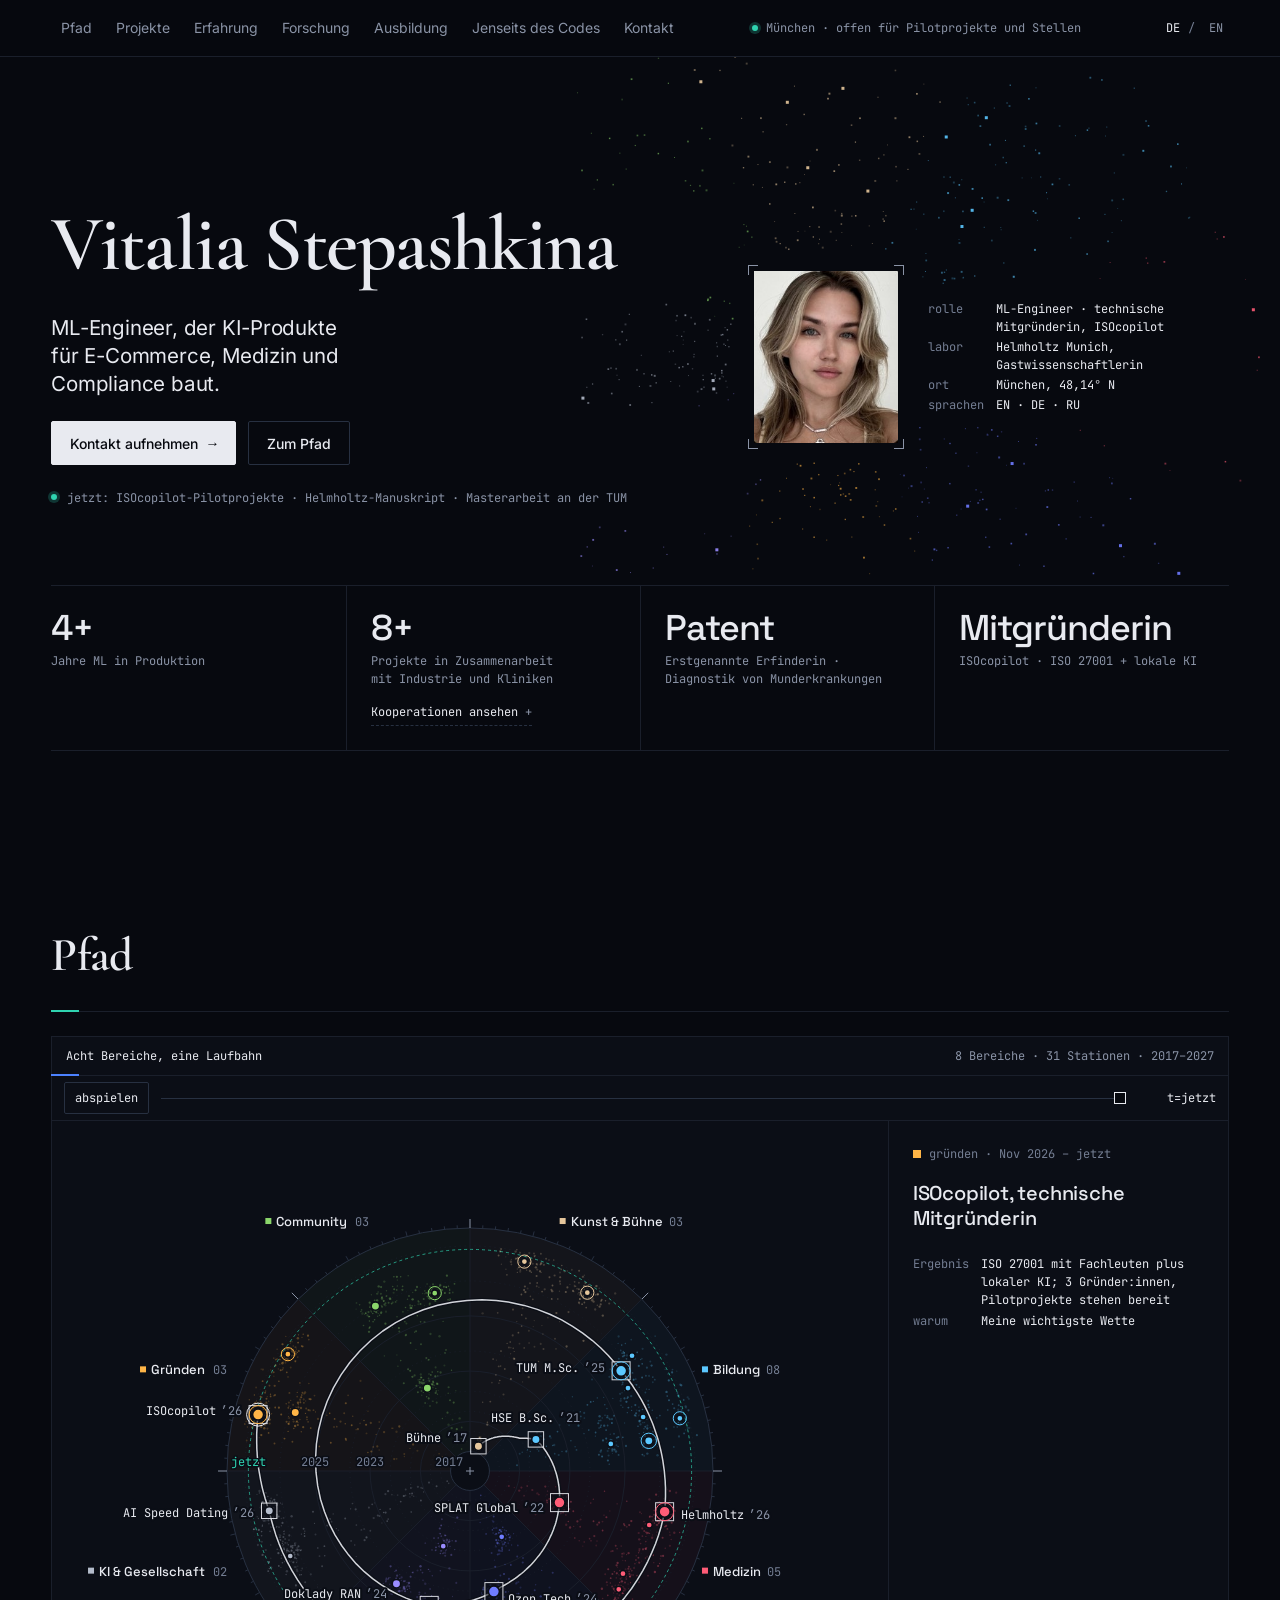
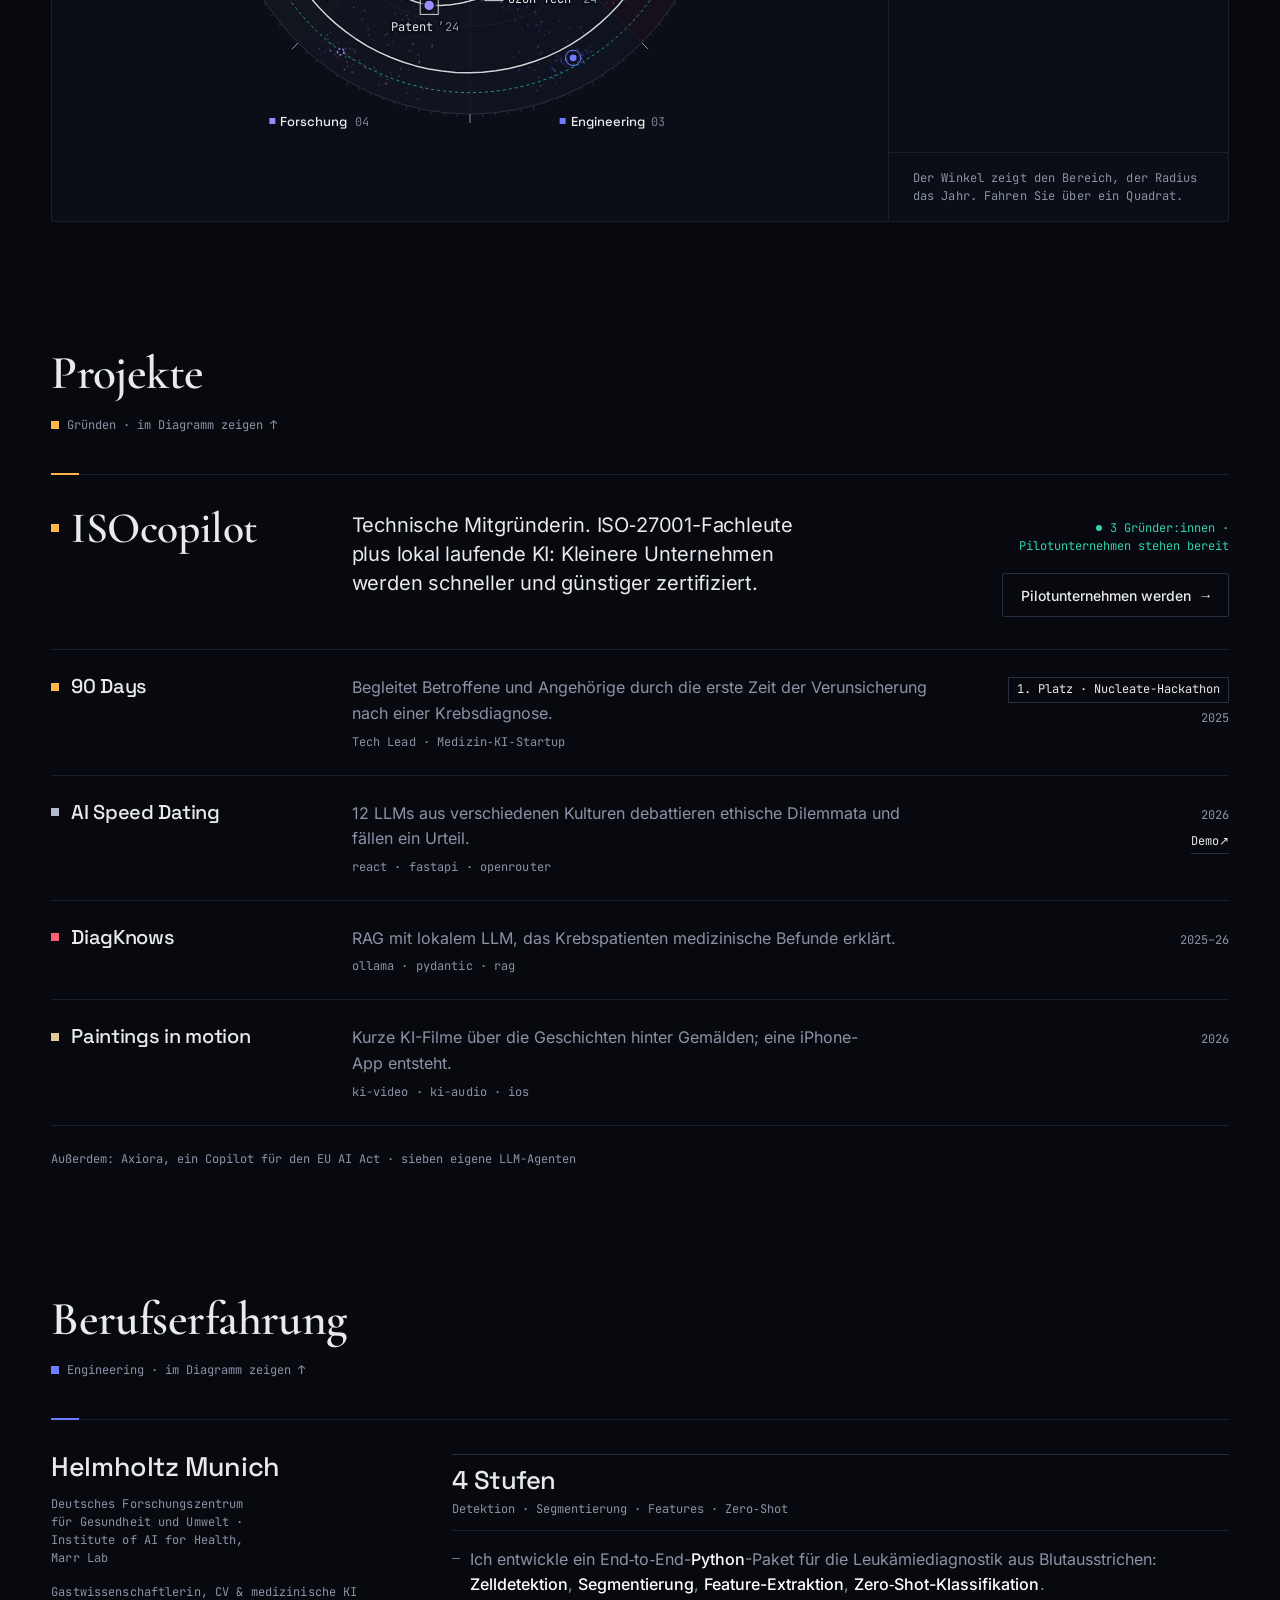
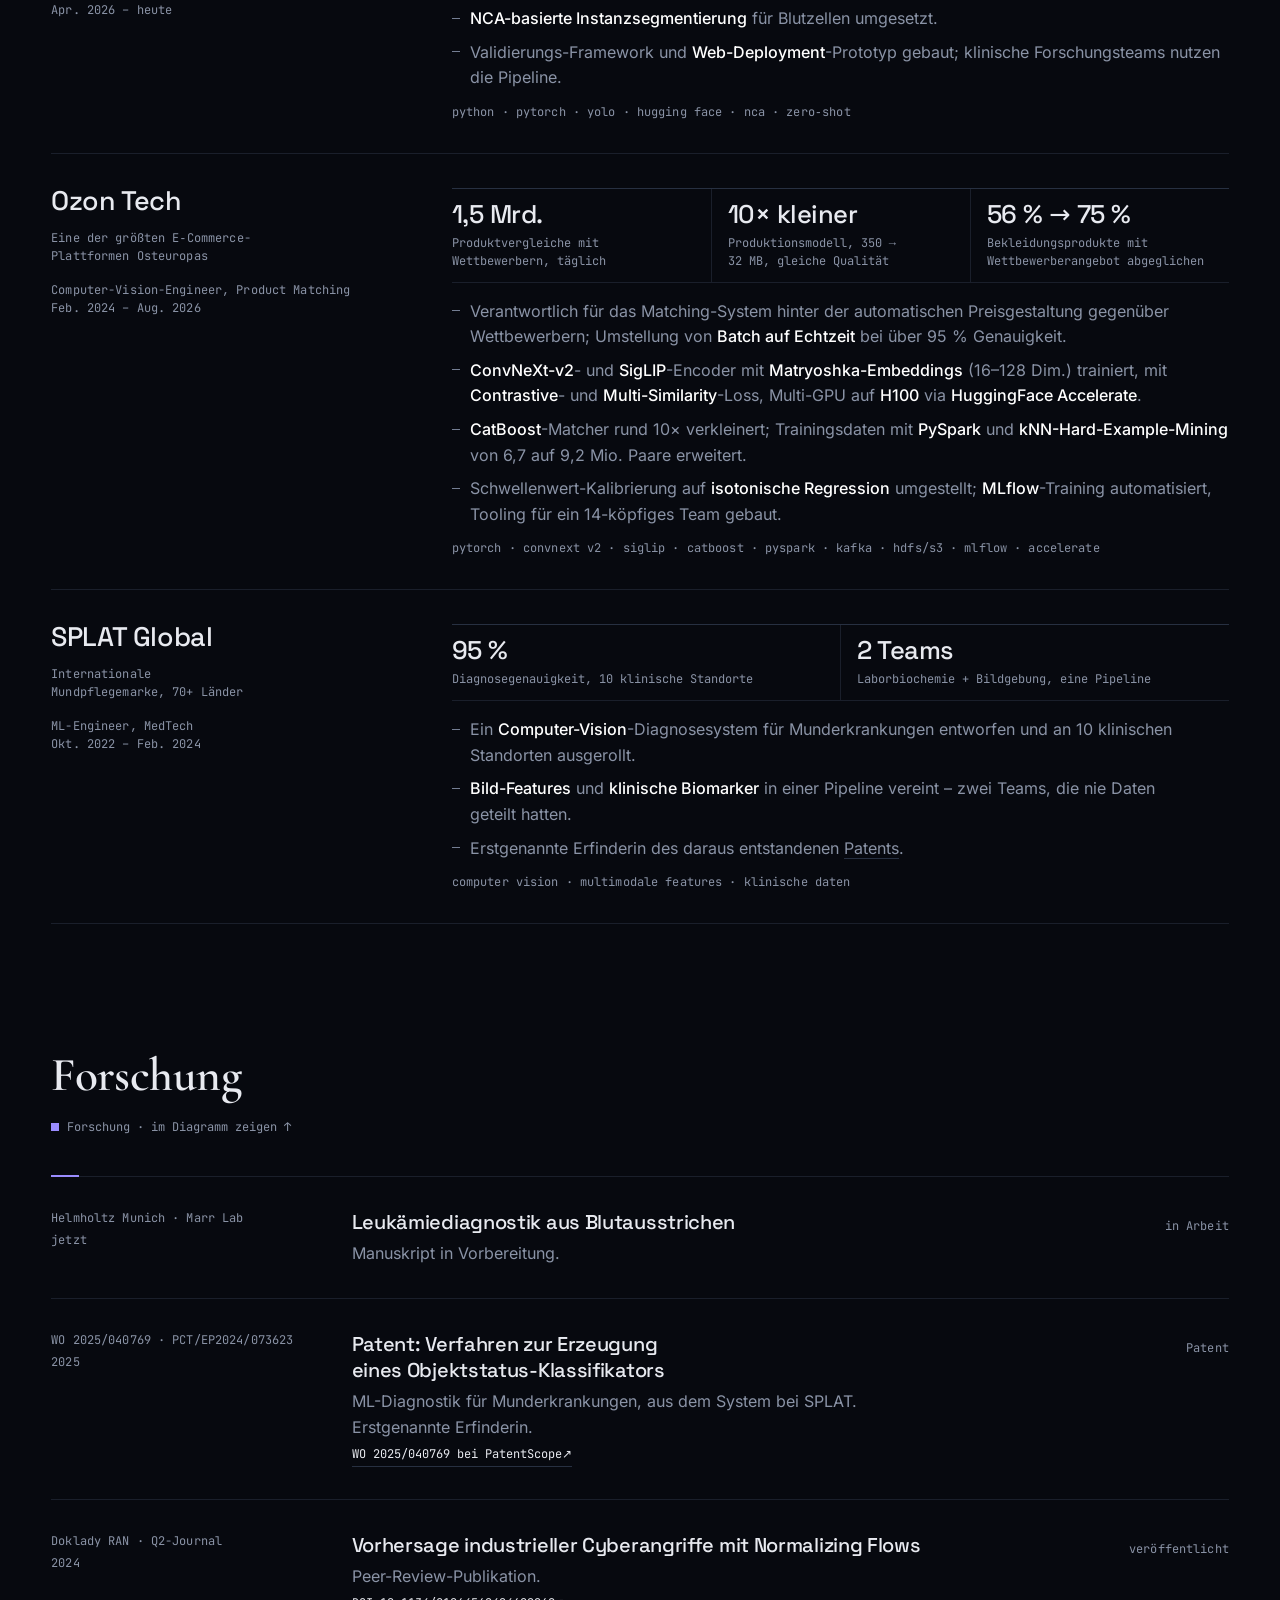
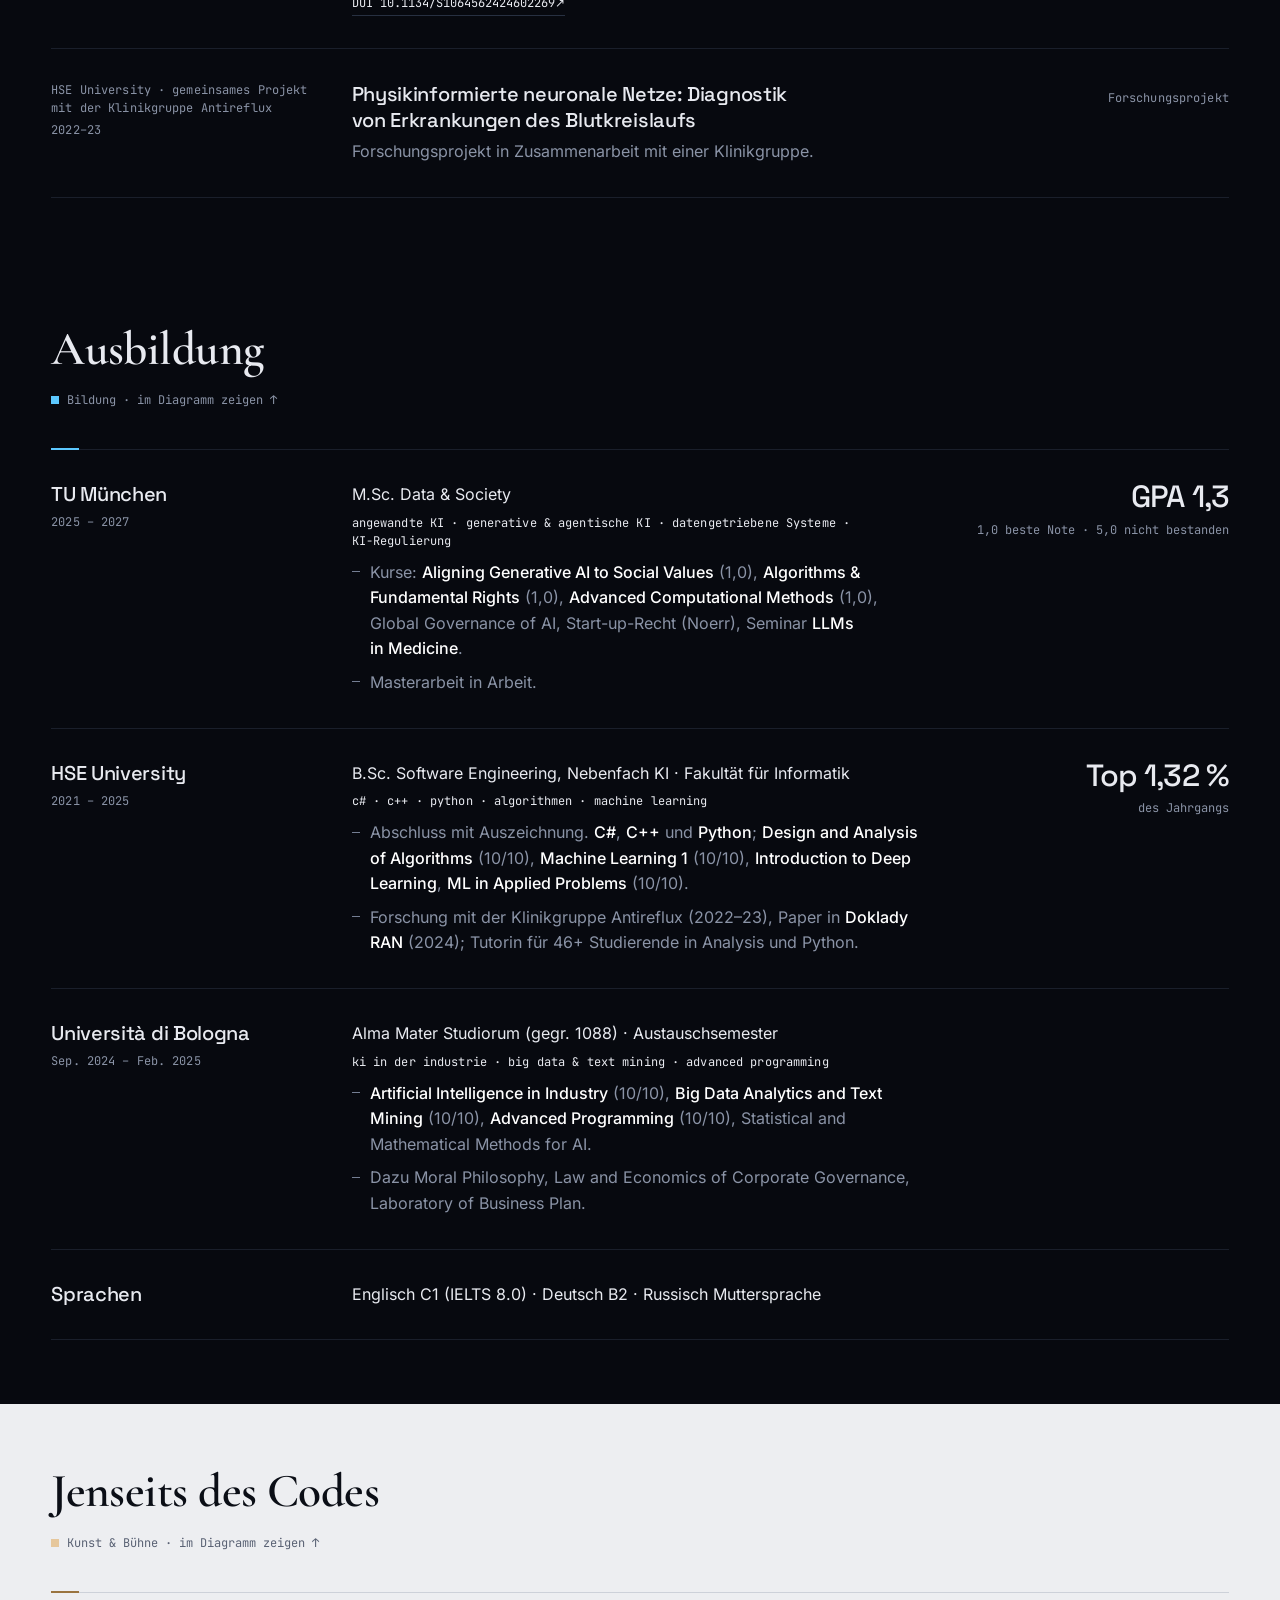
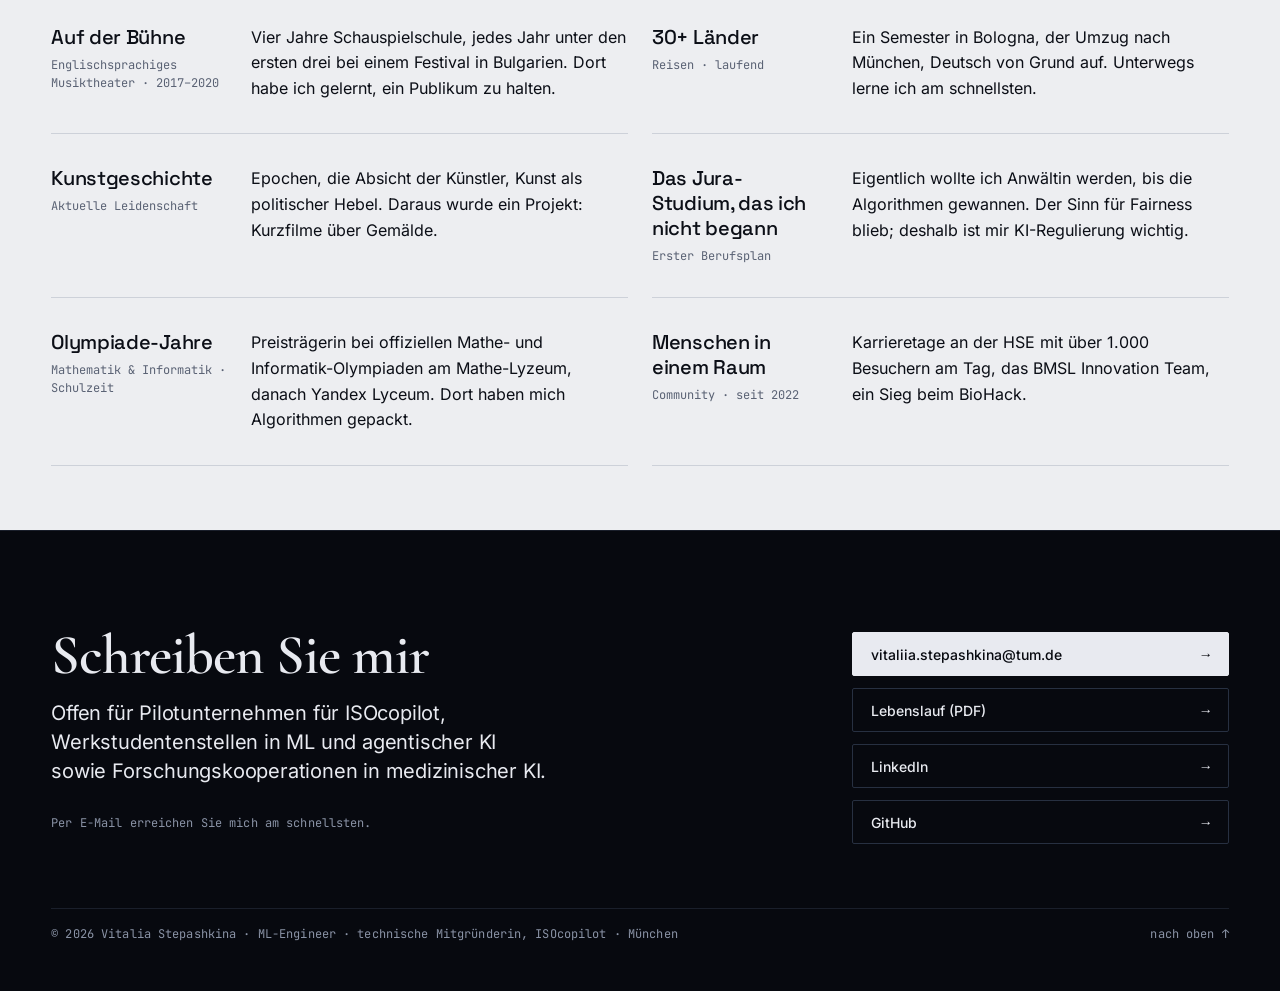
==== commit 95a94994: "minor fixes #4" ====
--- a/de.html
+++ b/de.html
@@ -117,7 +117,7 @@
   </article>
   <article class="grid row wrow">
     <div class="meta"><h3>Ozon Tech</h3><p class="t-cap odesc">Eine der größten E‑Commerce-Plattformen Osteuropas</p><span class="t-cap">Computer-Vision-Engineer, Product Matching<br>Feb. 2024 – Aug. 2026</span></div>
-    <div class="body"><div class="mstrip" style="--n:3"><div class="mc"><b class="num">1,5 Mrd.</b><span>Produktpaare pro Tag</span></div><div class="mc"><b class="num">350 → 32 MB</b><span>Matcher-Größe, kaum Qualitätsverlust</span></div><div class="mc"><b class="num">+20 PP</b><span>Abdeckung Bekleidung</span></div></div><ul><li>Verantwortlich für das Matching-System hinter der automatischen Preisgestaltung gegenüber Wettbewerbern; Umstellung von <strong>Batch auf Echtzeit</strong> bei über 95 % Genauigkeit.</li><li><strong>ConvNeXt-v2</strong>- und <strong>SigLIP</strong>-Encoder mit <strong>Matryoshka-Embeddings</strong> (16–128 Dim.) trainiert, mit <strong>Contrastive</strong>- und <strong>Multi-Similarity</strong>-Loss, Multi-GPU auf <strong>H100</strong> via <strong>HuggingFace Accelerate</strong>.</li><li><strong>CatBoost</strong>-Matcher rund 10× verkleinert; Trainingsdaten mit <strong>PySpark</strong> und <strong>kNN-Hard-Example-Mining</strong> von 6,7 auf 9,2 Mio. Paare erweitert.</li><li>Schwellenwert-Kalibrierung auf <strong>isotonische Regression</strong> umgestellt; <strong>MLflow</strong>-Training automatisiert, Tooling für ein 14-köpfiges Team gebaut.</li></ul><span class="t-cap stack">pytorch · convnext v2 · siglip · catboost · pyspark · kafka · hdfs/s3 · mlflow · accelerate</span></div>
+    <div class="body"><div class="mstrip" style="--n:3"><div class="mc"><b class="num">1,5 Mrd.</b><span>Produktvergleiche mit Wettbewerbern, täglich</span></div><div class="mc"><b class="num">10× kleiner</b><span>Produktionsmodell, 350 → 32 MB, gleiche Qualität</span></div><div class="mc"><b class="num">56 % → 75 %</b><span>Bekleidungsprodukte mit Wettbewerberangebot abgeglichen</span></div></div><ul><li>Verantwortlich für das Matching-System hinter der automatischen Preisgestaltung gegenüber Wettbewerbern; Umstellung von <strong>Batch auf Echtzeit</strong> bei über 95 % Genauigkeit.</li><li><strong>ConvNeXt-v2</strong>- und <strong>SigLIP</strong>-Encoder mit <strong>Matryoshka-Embeddings</strong> (16–128 Dim.) trainiert, mit <strong>Contrastive</strong>- und <strong>Multi-Similarity</strong>-Loss, Multi-GPU auf <strong>H100</strong> via <strong>HuggingFace Accelerate</strong>.</li><li><strong>CatBoost</strong>-Matcher rund 10× verkleinert; Trainingsdaten mit <strong>PySpark</strong> und <strong>kNN-Hard-Example-Mining</strong> von 6,7 auf 9,2 Mio. Paare erweitert.</li><li>Schwellenwert-Kalibrierung auf <strong>isotonische Regression</strong> umgestellt; <strong>MLflow</strong>-Training automatisiert, Tooling für ein 14-köpfiges Team gebaut.</li></ul><span class="t-cap stack">pytorch · convnext v2 · siglip · catboost · pyspark · kafka · hdfs/s3 · mlflow · accelerate</span></div>
   </article>
   <article class="grid row wrow">
     <div class="meta"><h3>SPLAT Global</h3><p class="t-cap odesc">Internationale Mundpflegemarke, 70+ Länder</p><span class="t-cap">ML-Engineer, MedTech<br>Okt. 2022 – Feb. 2024</span></div>
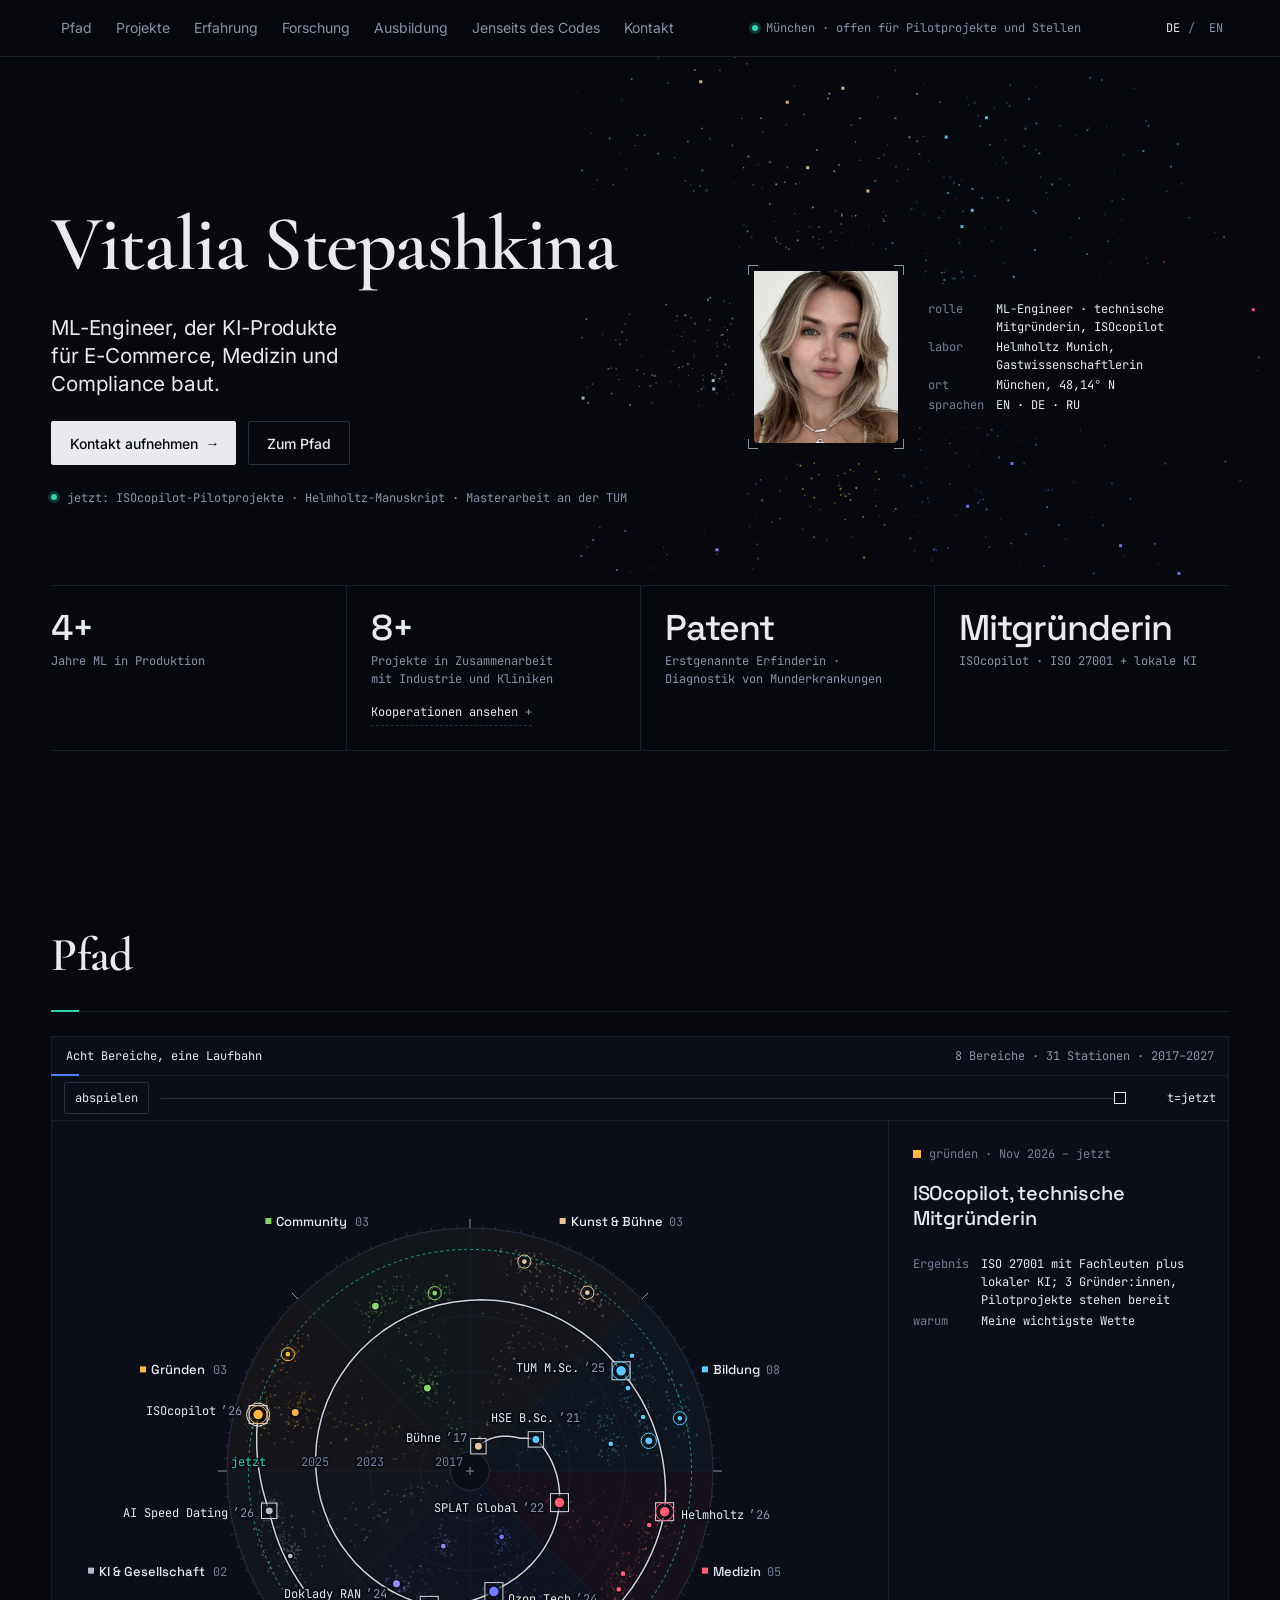
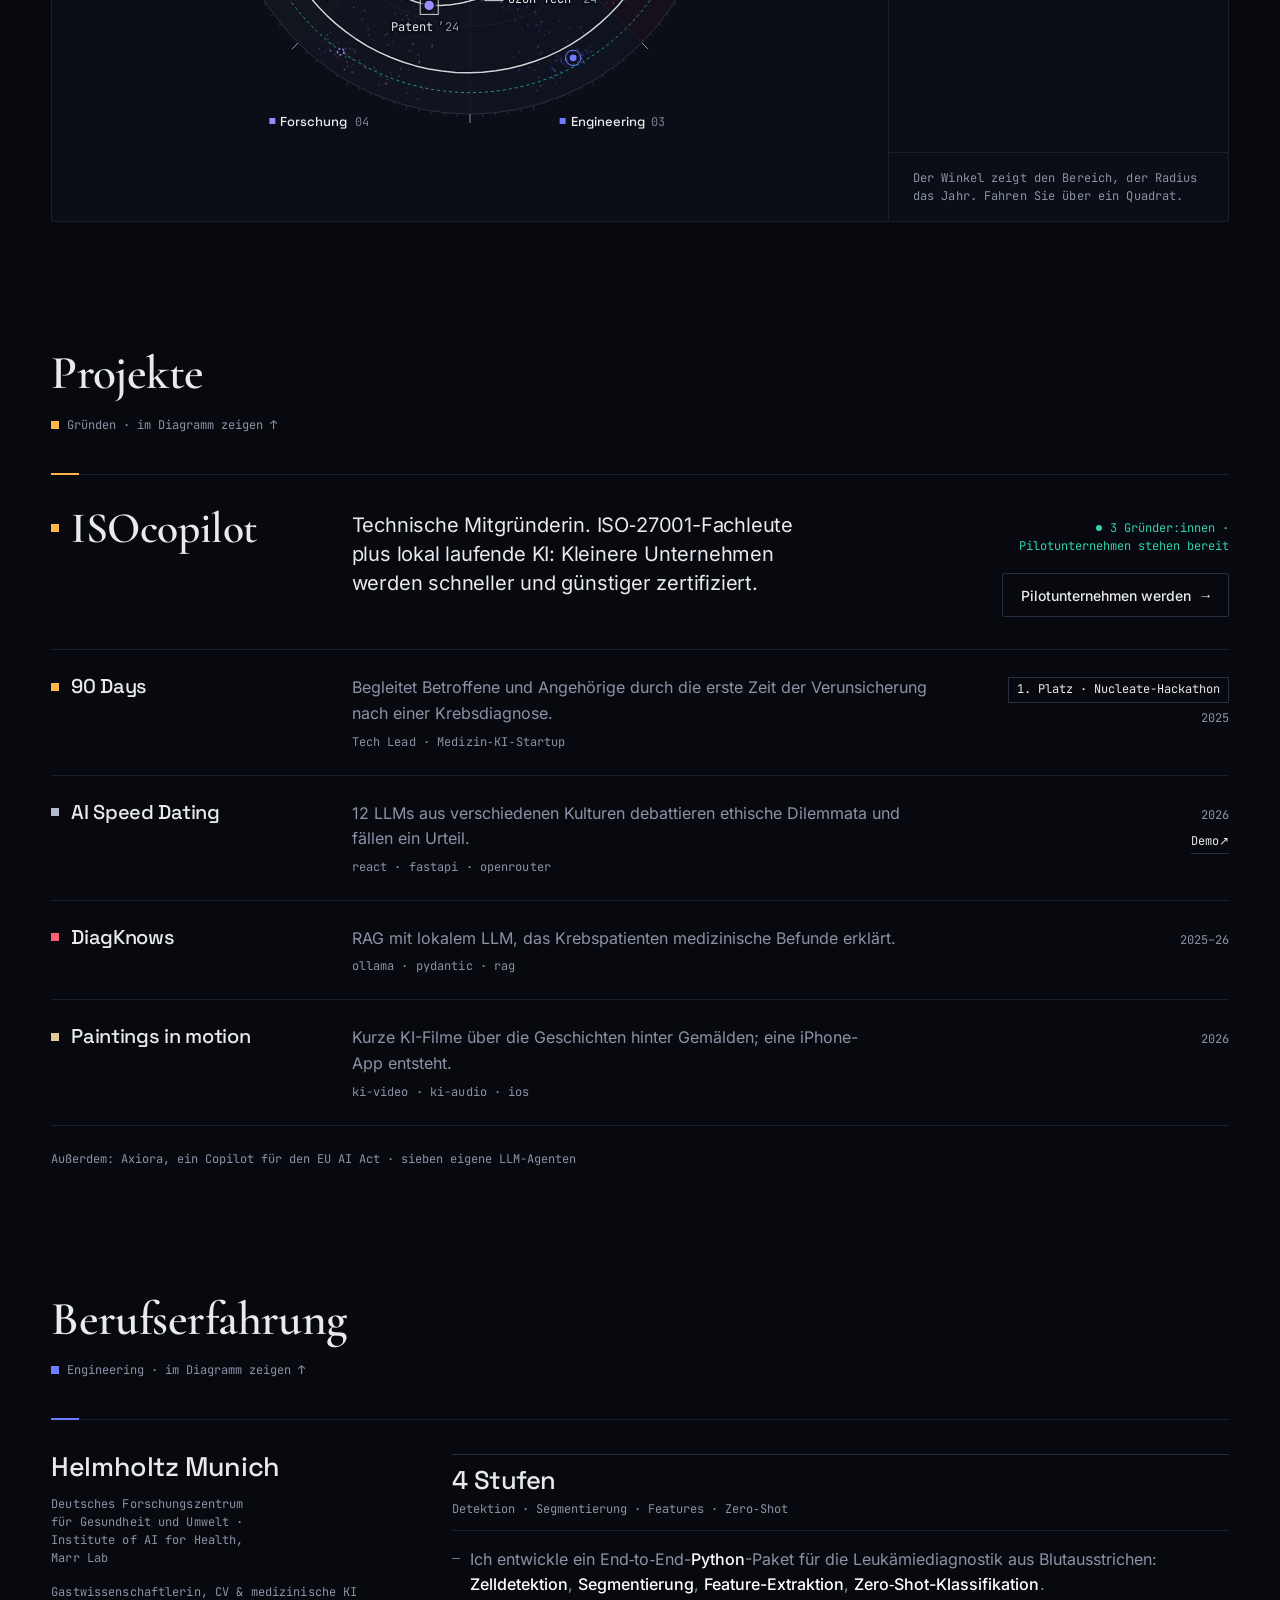
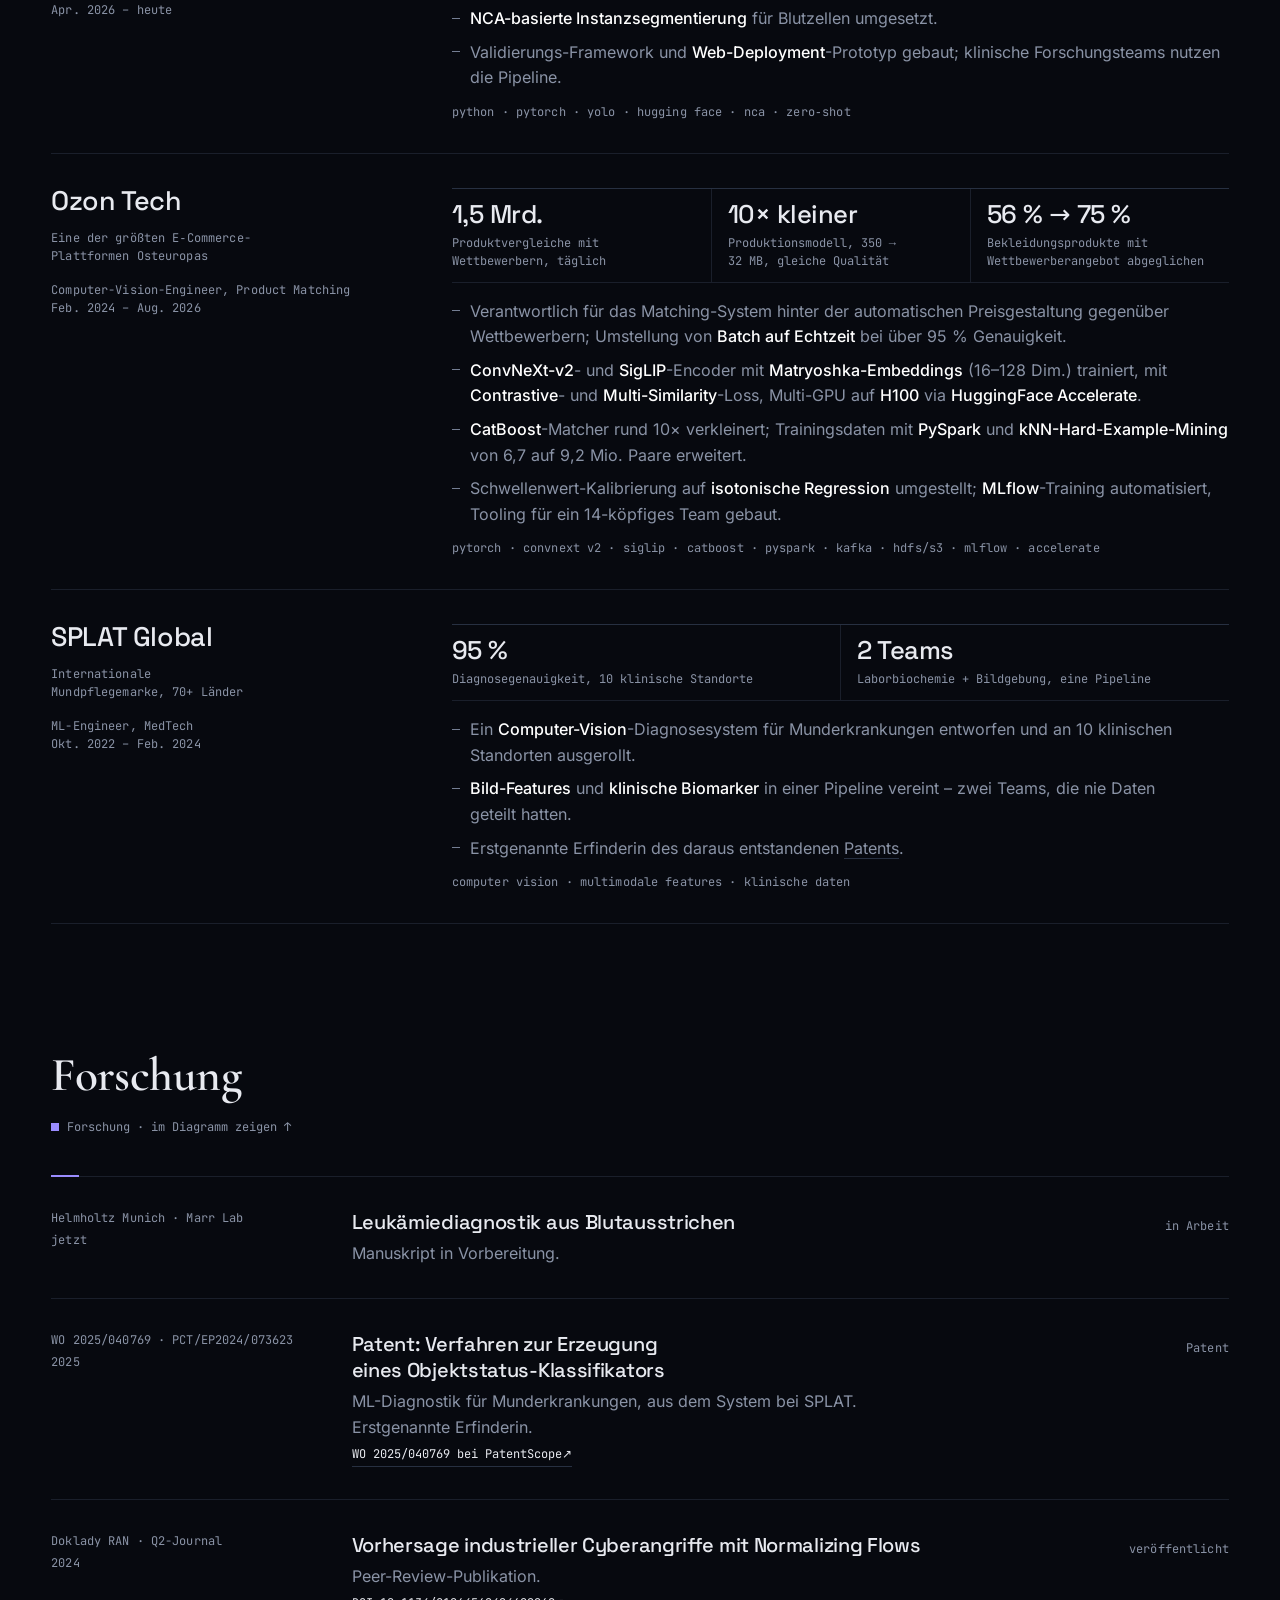
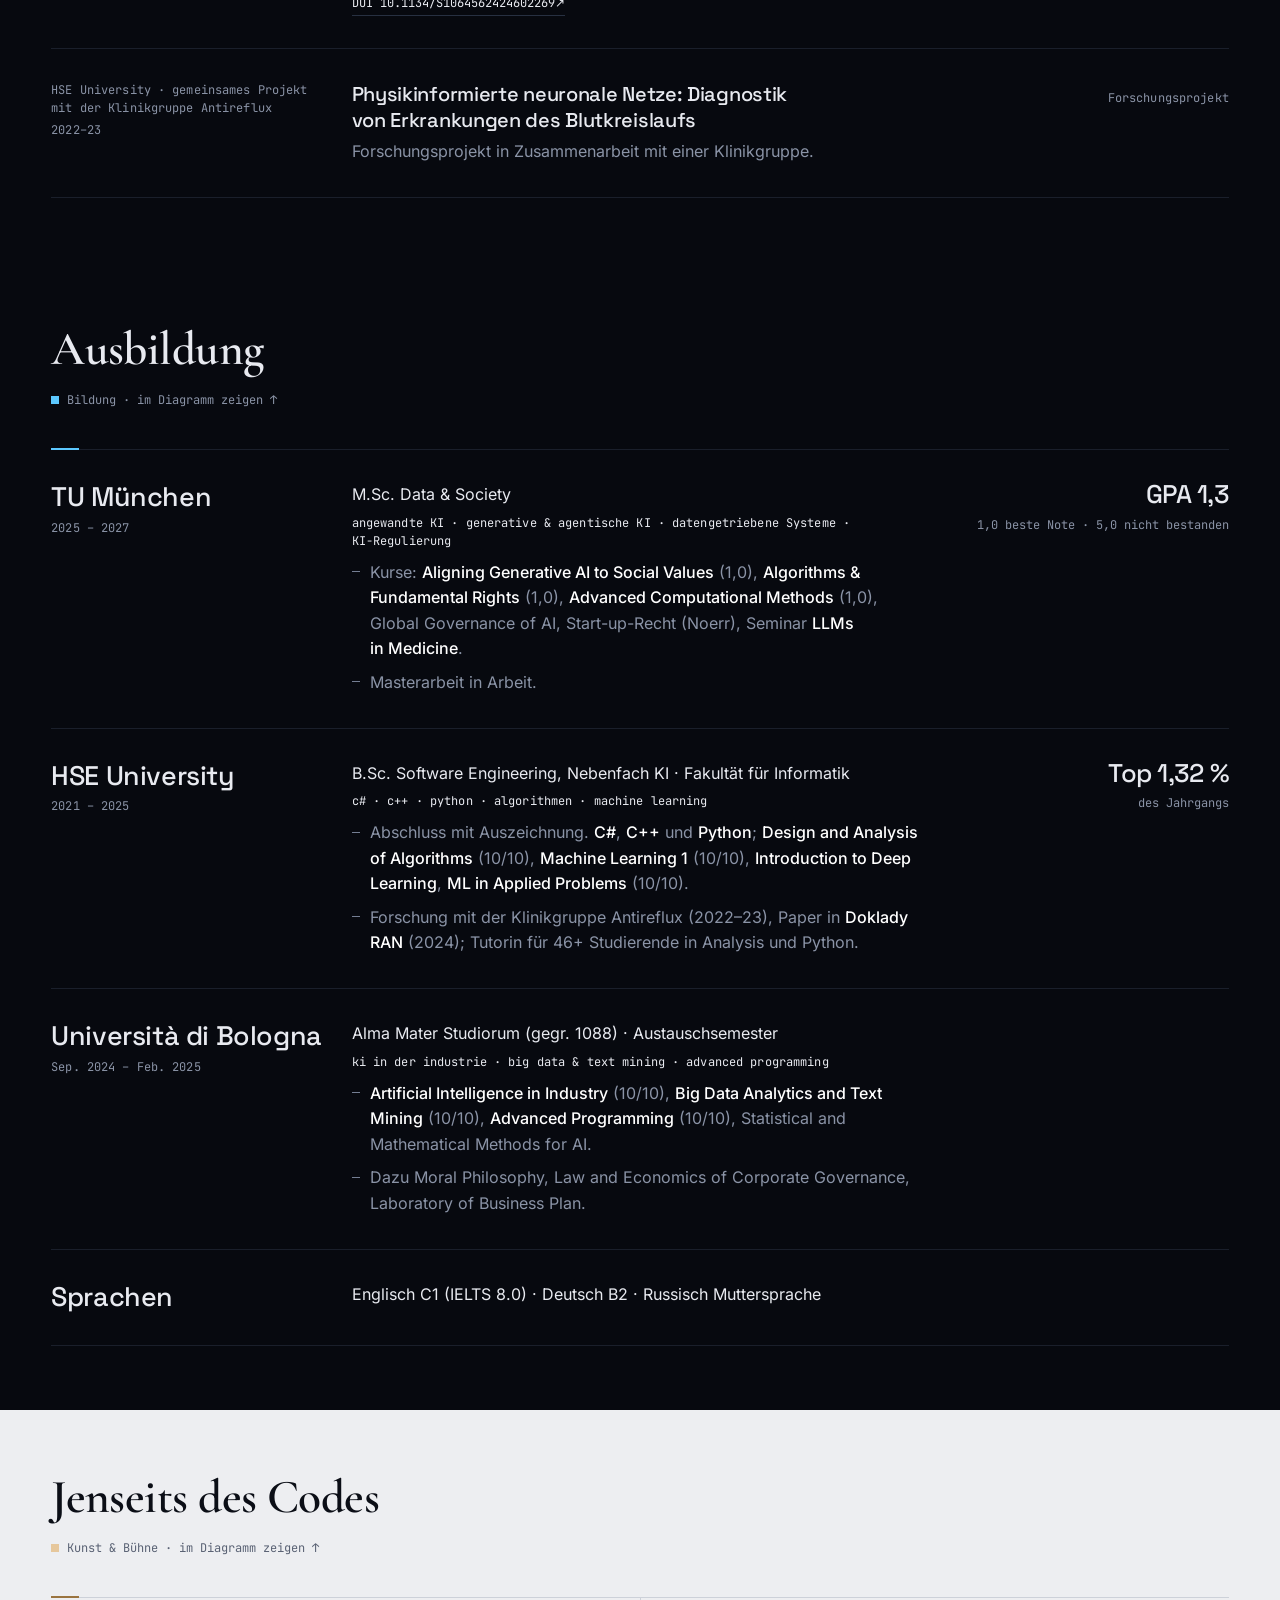
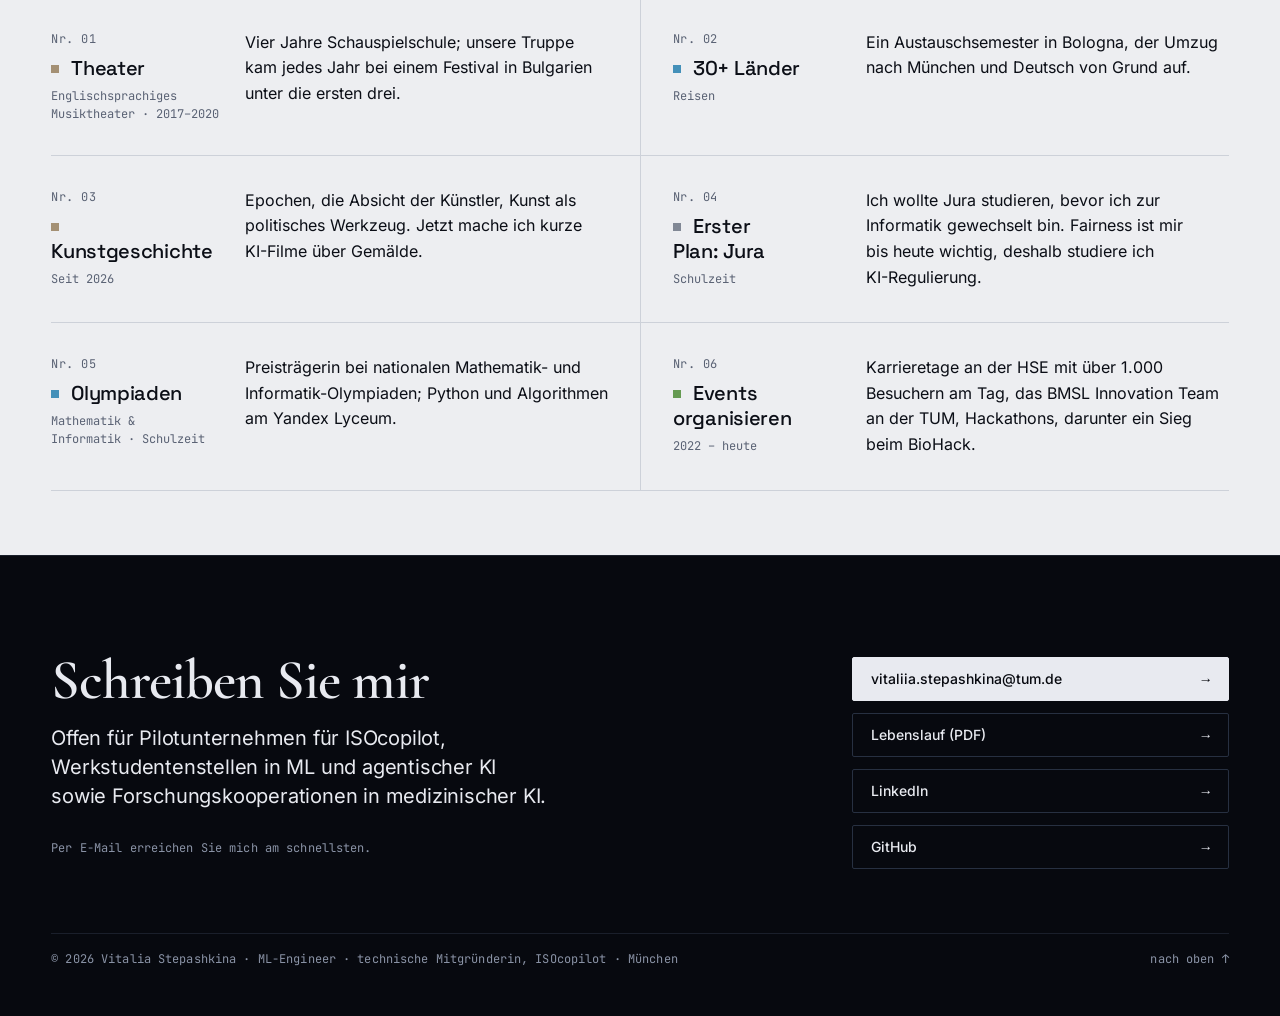
==== commit 0ddc01f7: "beyond code has been fixed" ====
--- a/de.html
+++ b/de.html
@@ -178,12 +178,12 @@
 <section class="section band-light" id="beyond" data-spy aria-labelledby="h-beyond"><div class="wrap">
   <div class="grid sec-head"><h2 class="t-l" id="h-beyond">Jenseits des Codes</h2><a class="figlink" href="#sky" data-filter="art" style="--c:var(--s-art)"><i aria-hidden="true"></i>Kunst &amp; Bühne · im Diagramm zeigen ↑</a></div>
   <div class="labels">
-    <article class="label"><div><h3>Auf der Bühne</h3><div class="medium">Englischsprachiges Musiktheater · 2017–2020</div></div><p>Vier Jahre Schauspielschule, jedes Jahr unter den ersten drei bei einem Festival in Bulgarien. Dort habe ich gelernt, ein Publikum zu halten.</p></article>
-    <article class="label"><div><h3>30+ Länder</h3><div class="medium">Reisen · laufend</div></div><p>Ein Semester in Bologna, der Umzug nach München, Deutsch von Grund auf. Unterwegs lerne ich am schnellsten.</p></article>
-    <article class="label"><div><h3>Kunstgeschichte</h3><div class="medium">Aktuelle Leidenschaft</div></div><p>Epochen, die Absicht der Künstler, Kunst als politischer Hebel. Daraus wurde ein Projekt: Kurzfilme über Gemälde.</p></article>
-    <article class="label"><div><h3>Das Jura-Studium, das ich nicht begann</h3><div class="medium">Erster Berufsplan</div></div><p>Eigentlich wollte ich Anwältin werden, bis die Algorithmen gewannen. Der Sinn für Fairness blieb; deshalb ist mir KI-Regulierung wichtig.</p></article>
-    <article class="label"><div><h3>Olympiade-Jahre</h3><div class="medium">Mathematik &amp; Informatik · Schulzeit</div></div><p>Preisträgerin bei offiziellen Mathe- und Informatik-Olympiaden am Mathe-Lyzeum, danach Yandex Lyceum. Dort haben mich Algorithmen gepackt.</p></article>
-    <article class="label"><div><h3>Menschen in einem Raum</h3><div class="medium">Community · seit 2022</div></div><p>Karrieretage an der HSE mit über 1.000 Besuchern am Tag, das BMSL Innovation Team, ein Sieg beim BioHack.</p></article>
+    <article class="label" style="--c:var(--s-art)"><div><h3>Theater</h3><div class="medium">Englischsprachiges Musiktheater · 2017–2020</div></div><p>Vier Jahre Schauspielschule; unsere Truppe kam jedes Jahr bei einem Festival in Bulgarien unter die ersten drei.</p></article>
+    <article class="label" style="--c:var(--s-edu)"><div><h3>30+ Länder</h3><div class="medium">Reisen</div></div><p>Ein Austauschsemester in Bologna, der Umzug nach München und Deutsch von Grund auf.</p></article>
+    <article class="label" style="--c:var(--s-art)"><div><h3>Kunstgeschichte</h3><div class="medium">Seit 2026</div></div><p>Epochen, die Absicht der Künstler, Kunst als politisches Werkzeug. Jetzt mache ich kurze KI-Filme über Gemälde.</p></article>
+    <article class="label" style="--c:var(--s-soc)"><div><h3>Erster Plan: Jura</h3><div class="medium">Schulzeit</div></div><p>Ich wollte Jura studieren, bevor ich zur Informatik gewechselt bin. Fairness ist mir bis heute wichtig, deshalb studiere ich KI-Regulierung.</p></article>
+    <article class="label" style="--c:var(--s-edu)"><div><h3>Olympiaden</h3><div class="medium">Mathematik &amp; Informatik · Schulzeit</div></div><p>Preisträgerin bei nationalen Mathematik- und Informatik-Olympiaden; Python und Algorithmen am Yandex Lyceum.</p></article>
+    <article class="label" style="--c:var(--s-com)"><div><h3>Events organisieren</h3><div class="medium">2022 – heute</div></div><p>Karrieretage an der HSE mit über 1.000 Besuchern am Tag, das BMSL Innovation Team an der TUM, Hackathons, darunter ein Sieg beim BioHack.</p></article>
   </div>
 </div></section>
 </main>
--- a/css/site.css
+++ b/css/site.css
@@ -164,8 +164,7 @@
 @media (hover:none){.langsw a{min-height:44px}}
 
 /* Work: metric strip like the brand CV, then two one-line bullets */
-.wrow .meta{grid-column:1 / span 4}
-.wrow .body{grid-column:5 / span 8}
+@media (min-width:721px){.wrow .meta{grid-column:1 / span 4}.wrow .body{grid-column:5 / span 8}}
 .mstrip{display:grid;grid-template-columns:repeat(var(--n),minmax(0,1fr));border-top:1px solid var(--line-2);border-bottom:1px solid var(--line);margin:2px 0 var(--sp-4)}
 .mstrip .mc{padding:12px 16px 12px 0}
 .mstrip .mc + .mc{padding-left:16px;border-left:1px solid var(--line)}
@@ -174,7 +173,6 @@
 .mstrip[style*="--n:1"]{grid-template-columns:minmax(0,1fr)}
 .wrow ul{margin:0}
 .wrow .stack{display:block;margin-top:var(--sp-3)}
-@media (max-width:1024px){.wrow .body{grid-column:5 / span 8}}
 @media (max-width:600px){.wrow .body{grid-column:1 / -1}.mstrip{grid-template-columns:minmax(0,1fr)}.mstrip .mc + .mc{padding-left:0;border-left:0;border-top:1px solid var(--line)}}
 
 /* Building: badge + external link in the right column */
@@ -379,3 +377,36 @@
 /* Round 14: company name should outweigh the metric figures beside it, not read smaller */
 .wrow .meta h3{font-size:clamp(23px,2.1vw,30px);line-height:1.15}
 @media (max-width:600px){.wrow .meta h3{font-size:clamp(20px,6vw,25px)}}
+
+/* Round 16: Education — university name bigger, side figure smaller, less clash */
+.erow .meta h3{font-size:clamp(23px,2.1vw,30px);line-height:1.15}
+.erow .fig b{font-size:clamp(22px,2vw,28px)}
+
+/* Round 17: smooth scrolling for in-page links (nav, CTA, back to top); off for reduced motion.
+   Enabled by site.js after load (html.smooth), so opening a #section link or reloading jumps there instantly
+   instead of animating through the whole page. */
+@media (prefers-reduced-motion:no-preference){html.smooth{scroll-behavior:smooth}}
+
+/* Round 18: Beyond code — each label reads as its own cell: hairline between the two columns */
+@media (min-width:721px){
+ .labels{column-gap:0}
+ .label:nth-child(odd){padding-right:var(--sp-6)}
+ .label:nth-child(even){padding-left:var(--sp-6);border-left:1px solid var(--paper-line)}
+}
+
+/* Round 19: mobile QA (iPhone 17 Pro, 402px) */
+/* status pill is cut off next to the scrolling links; the hero already shows the 'now' line */
+@media (max-width:800px){.nav .status{display:none}}
+/* section → plot links: full width, one line */
+@media (max-width:720px){.figlink{grid-column:1 / -1}}
+.ptip span{white-space:nowrap} /* keep the '+' on the last word; .metric span's text-wrap:balance would otherwise let it drop to its own line */
+/* the hero point cloud never paints outside the hero, even for a frame during an iOS resize */
+#intro .fx{overflow:hidden}
+
+/* Round 20: Beyond code as museum labels: exhibit number + sphere key per card.
+   Keys are darkened toward the ink so the pale sphere colours (art, society) stay visible on paper. */
+.labels{counter-reset:lab}
+.label{counter-increment:lab}
+.label>div::before{content:"No. " counter(lab,decimal-leading-zero);display:block;margin-bottom:8px;font:400 var(--t-xs)/1.5 var(--f-mono);letter-spacing:.04em;color:var(--paper-mute)}
+:lang(de) .label>div::before{content:"Nr. " counter(lab,decimal-leading-zero)}
+.label h3::before{content:"";display:inline-block;width:8px;height:8px;margin-right:12px;vertical-align:.12em;background:color-mix(in srgb,var(--c,var(--paper-mute)) 70%,var(--paper-ink))}
